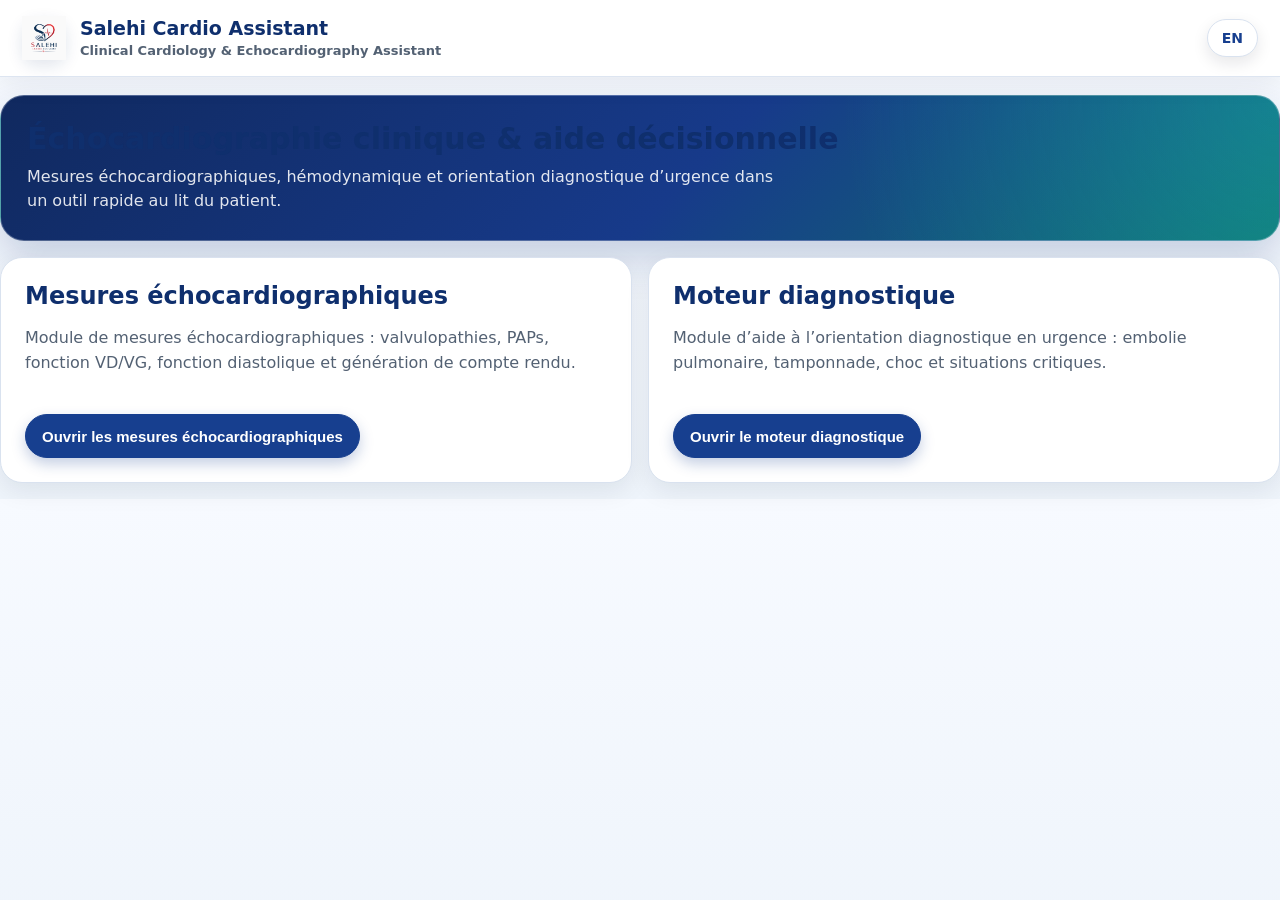
==== index-fr.html @ b8d8eabf "Improve Salehi Cardio UI design system" ====
<!DOCTYPE html>
<html lang="fr">
<head>
  <meta charset="UTF-8" />
  <meta name="viewport" content="width=device-width, initial-scale=1.0" />
  <title>Salehi Cardio Assistant</title>
  <style>
    :root {
      --primary: #173f8f;
      --primary-dark: #0f2f6d;
      --primary-soft: #eaf1ff;
      --text-main: #0f172a;
      --text-muted: #536173;
      --border: #d9e2ef;
      --surface: #ffffff;
      --surface-soft: #f6f8fc;
      --shadow-soft: 0 8px 24px rgba(15, 23, 42, 0.08);
      --radius-lg: 22px;
      --radius-md: 14px;
      --radius-sm: 10px;
      --bg: #f3f6fb;
      --card: var(--surface);
      --text: var(--text-main);
      --muted: var(--text-muted);
      --success: #0f9f6e;
      --warning: #d48a00;
      --danger: #dc3d3d;
      --neutral: #64748b;
    }

    * { box-sizing: border-box; }

    body {
      margin: 0;
      font-family: Arial, Helvetica, sans-serif;
      background: var(--bg);
      color: var(--text);
    }

    .app-header {
      display: flex;
      align-items: center;
      gap: 14px;
      padding: 14px 18px;
      background: rgba(255,255,255,.96);
      border-bottom: 1px solid rgba(217,225,236,.85);
      box-shadow: 0 10px 28px rgba(15,23,42,.06);
      position: sticky;
      top: 0;
      z-index: 20;
      backdrop-filter: blur(14px);
    }

    .app-logo-shell {
      width: 44px;
      height: 44px;
      display: inline-flex;
      align-items: center;
      justify-content: center;
      flex: 0 0 44px;
      background: #ffffff;
      border: 1px solid rgba(217,225,236,.9);
      border-radius: 14px;
      box-shadow: 0 8px 18px rgba(15,41,95,.12);
    }

    .app-logo {
      width: 44px;
      height: 44px;
      object-fit: contain;
    }

    .app-title h1 {
      font-size: 19px;
      color: #10295f;
      margin: 0;
      line-height: 1.1;
    }

    .app-title p {
      margin: 4px 0 0;
      color: #5f6b7a;
      font-size: 13px;
      font-weight: 700;
    }

    .topbar {
      background: linear-gradient(135deg, var(--primary), var(--primary-dark));
      color: white;
      padding: 24px 20px;
      box-shadow: 0 6px 18px rgba(0,0,0,.12);
      position: sticky;
      top: 0;
      z-index: 10;
    }

    .topbar h1 {
      margin: 0 0 6px;
      font-size: 28px;
    }

    .topbar p, .topbar small {
      margin: 0;
      opacity: .95;
    }

    .app {
      max-width: 1400px;
      margin: 20px auto 40px;
      padding: 0 16px;
    }

    .tabs {
      display: grid;
      grid-template-columns: repeat(auto-fit, minmax(140px, 1fr));
      gap: 10px;
      margin-bottom: 16px;
    }

    .tab-btn {
      border: 1px solid var(--border);
      background: white;
      color: var(--text);
      border-radius: 12px;
      padding: 12px 10px;
      font-weight: 700;
      cursor: pointer;
    }

    .tab-btn.active {
      background: var(--primary);
      color: white;
      border-color: var(--primary);
    }

    .panel { display: none; }
    .panel.active { display: block; }

    .card {
      background: var(--card);
      border: 1px solid var(--border);
      border-radius: 16px;
      padding: 20px;
      box-shadow: 0 8px 20px rgba(15,23,42,.05);
      margin-bottom: 16px;
    }

    .home-hero {
      margin: 18px 0 16px;
      padding: 26px;
      border-radius: 24px;
      background:
        radial-gradient(circle at top right, rgba(34,211,238,.24), transparent 34%),
        linear-gradient(135deg, #10295f 0%, #173a8a 54%, #0f766e 100%);
      color: #ffffff;
      box-shadow: 0 20px 48px rgba(16,41,95,.22);
    }

    .home-hero h2 {
      margin: 0 0 8px;
      font-size: 30px;
      line-height: 1.15;
    }

    .home-hero p {
      max-width: 760px;
      margin: 0;
      color: rgba(255,255,255,.88);
      font-size: 16px;
      line-height: 1.55;
    }

    .home-card {
      min-height: 0;
      border-radius: 22px;
      padding: 22px;
      border: 1px solid rgba(217,225,236,.9);
      box-shadow: 0 16px 38px rgba(16,41,95,.1);
      background: linear-gradient(180deg, #ffffff 0%, #f8fbff 100%);
    }

    .home-card h2 {
      color: #10295f;
      margin-bottom: 8px;
    }

    .home-card .sub {
      min-height: 72px;
      margin-bottom: 10px;
    }

    .grid-2 {
      display: grid;
      grid-template-columns: 1fr 1fr;
      gap: 16px;
    }

    .grid-3 {
      display: grid;
      grid-template-columns: repeat(3, 1fr);
      gap: 16px;
    }

    h2, h3 {
      margin-top: 0;
    }

    p.sub {
      color: var(--muted);
      line-height: 1.55;
    }

    label {
      display: block;
      margin: 12px 0 6px;
      font-weight: 700;
    }

    input, select, textarea {
      width: 100%;
      border: 1px solid var(--border);
      border-radius: 10px;
      padding: 11px 12px;
      font-size: 15px;
      background: #fbfdff;
    }

    textarea {
      min-height: 140px;
      resize: vertical;
    }

    .actions {
      display: flex;
      gap: 10px;
      margin-top: 16px;
      flex-wrap: wrap;
    }

    button {
      border: none;
      border-radius: 12px;
      padding: 12px 16px;
      font-size: 15px;
      font-weight: 700;
      cursor: pointer;
    }

    .primary {
      background: var(--primary);
      color: white;
    }

    .secondary,
    .btn.secondary {
      background: #eef3f8;
      color: #10295f;
      border: 1px solid #d9e1ec;
    }

    .secondary:hover,
    .btn.secondary:hover {
      background: #dbeafe;
    }

    .danger-btn {
      background: var(--danger);
      color: white;
    }

    .result-grid {
      display: grid;
      grid-template-columns: repeat(3, 1fr);
      gap: 12px;
    }

    .metric {
      border: 1px solid var(--border);
      border-radius: 12px;
      padding: 14px;
      background: #fbfdff;
    }

    .metric .label {
      font-size: 13px;
      color: var(--muted);
      margin-bottom: 6px;
    }

    .metric .value {
      font-size: 24px;
      font-weight: 800;
    }

    .metric .unit {
      font-size: 12px;
      color: var(--muted);
      margin-top: 4px;
    }

    .status-box {
      border-radius: 14px;
      padding: 16px;
      font-weight: 700;
      line-height: 1.5;
      border-left: 6px solid var(--neutral);
      background: #f8fafc;
    }

    .status-box.success {
      border-left-color: var(--success);
      background: rgba(15,159,110,.08);
      color: #0b6d4b;
    }

    .status-box.warning {
      border-left-color: var(--warning);
      background: rgba(212,138,0,.08);
      color: #8a5d00;
    }

    .status-box.danger {
      border-left-color: var(--danger);
      background: rgba(220,61,61,.08);
      color: #9f2121;
    }

    .status-box.neutral {
      border-left-color: var(--neutral);
      color: #475569;
    }

    .alerts {
      display: flex;
      flex-direction: column;
      gap: 10px;
      margin-top: 12px;
    }

    .alert-item {
      border-radius: 10px;
      padding: 12px 14px;
      font-size: 14px;
      line-height: 1.5;
    }

    .alert-item.warning {
      background: rgba(212,138,0,.1);
      color: #7a5300;
      border: 1px solid rgba(212,138,0,.2);
    }

    .alert-item.danger {
      background: rgba(220,61,61,.1);
      color: #8d2424;
      border: 1px solid rgba(220,61,61,.2);
    }

    .alert-item.success {
      background: rgba(15,159,110,.1);
      color: #0b6d4b;
      border: 1px solid rgba(15,159,110,.2);
    }

    .summary-box {
      border: 1px solid var(--border);
      background: #fbfdff;
      border-radius: 12px;
      padding: 16px;
      line-height: 1.6;
      white-space: pre-line;
    }

    @media (max-width: 1100px) {
      .tabs, .grid-3, .result-grid {
        grid-template-columns: repeat(2,1fr);
      }
    }

    @media (max-width: 800px) {
      .tabs, .grid-2, .grid-3, .result-grid {
        grid-template-columns: 1fr;
      }
    }
    .back-btn {
  display: inline-flex;
  align-items: center;
  gap: 8px;
  margin: 24px 0 10px 0;
  padding: 14px 22px;
  border: none;
  border-radius: 18px;
  background: #173d8f;
  color: white;
  font-size: 18px;
  font-weight: 700;
  cursor: pointer;
  box-shadow: 0 8px 20px rgba(23, 61, 143, 0.22);
}

.back-btn:hover {
  background: #0f2d6b;
}
 .panel {
  display: none;
}
.panel.active {
  display: block;
}  
    .lang-switch {
  position: static;
  margin-left: auto;
  z-index: 9999;
  background: white;
  color: var(--primary);
  text-decoration: none;
  font-weight: 800;
  font-size: 14px;
  border-radius: 999px;
  padding: 8px 14px;
  border: 1px solid rgba(255,255,255,.8);
  box-shadow: 0 4px 12px rgba(0,0,0,.18);
}

.lang-switch:hover {
  background: #e7edf7;
}

@media (max-width: 600px) {
  .app-header {
    align-items: flex-start;
    gap: 10px;
    padding: 12px;
  }

  .app-title h1 {
    font-size: 17px;
  }

  .app-title p {
    font-size: 12px;
  }

  .home-hero {
    padding: 22px 18px;
    border-radius: 20px;
  }

  .home-hero h2 {
    font-size: 24px;
  }

  .lang-switch {
    margin-left: auto;
    padding: 7px 12px;
    font-size: 13px;
  }
}   

  .info-btn {
    margin-left: 6px;
    width: 20px;
    height: 20px;
    border-radius: 50%;
    border: none;
    background: #2c5aa0;
    color: white;
    font-size: 12px;
    font-weight: 700;
    cursor: pointer;
    padding: 0;
    line-height: 20px;
  }

  .info-btn:hover {
    background: #173a8a;
  }

  .info-modal-backdrop {
    position: fixed;
    inset: 0;
    display: none;
    align-items: center;
    justify-content: center;
    padding: 18px;
    background: rgba(15, 23, 42, 0.45);
    z-index: 1000;
  }

  .info-modal-backdrop.active {
    display: flex;
  }

  .info-modal {
    width: min(640px, 100%);
    max-height: min(82vh, 760px);
    overflow: auto;
    background: #fff;
    border-radius: 18px;
    box-shadow: 0 24px 70px rgba(15, 23, 42, 0.28);
    padding: 22px;
  }

  .info-modal-header {
    display: flex;
    align-items: flex-start;
    justify-content: space-between;
    gap: 16px;
    margin-bottom: 12px;
  }

  .info-modal-header h3 {
    margin: 0;
    color: #18345f;
    font-size: 20px;
  }

  .info-modal-close {
    width: 34px;
    height: 34px;
    border: 1px solid #d8e0ec;
    border-radius: 50%;
    background: #f7f9fc;
    color: #24364f;
    cursor: pointer;
    font-size: 20px;
    line-height: 1;
  }

  .info-modal-body {
    color: #24364f;
    font-size: 14px;
    line-height: 1.55;
    white-space: pre-line;
  }

    body {
      background: linear-gradient(180deg, #f7faff 0%, #eef4fb 100%);
      color: var(--text-main);
      font-family: system-ui, -apple-system, BlinkMacSystemFont, "Segoe UI", sans-serif;
      text-rendering: optimizeLegibility;
    }

    .app-header {
      padding: 16px 22px;
      background: rgba(255, 255, 255, 0.92);
      border-bottom: 1px solid rgba(217, 226, 239, 0.88);
      box-shadow: 0 8px 24px rgba(15, 23, 42, 0.06);
    }

    .app-logo-shell {
      border-color: var(--border);
      border-radius: var(--radius-md);
      box-shadow: 0 6px 16px rgba(15, 47, 109, 0.12);
    }

    .app-title h1,
    .home-card h2,
    h2,
    h3 {
      color: var(--primary-dark);
      letter-spacing: 0;
    }

    .app-title p,
    p.sub {
      color: var(--text-muted);
    }

    .app {
      max-width: 1280px;
      margin: 24px auto 48px;
      padding: 0 18px;
    }

    .card,
    .module-card,
    .panel-card,
    .home-card {
      background: var(--surface);
      border: 1px solid var(--border);
      border-radius: var(--radius-lg);
      box-shadow: var(--shadow-soft);
      padding: 24px;
      transition: transform 0.2s ease, box-shadow 0.2s ease, border-color 0.2s ease;
    }

    .card:hover,
    .module-card:hover,
    .home-card:hover {
      transform: translateY(-2px);
      box-shadow: 0 12px 28px rgba(15, 23, 42, 0.12);
      border-color: #cbd8ea;
    }

    .home-hero {
      border: 1px solid rgba(217, 226, 239, 0.32);
      box-shadow: 0 18px 42px rgba(15, 47, 109, 0.2);
    }

    label {
      color: var(--text-main);
      line-height: 1.35;
    }

    input,
    select,
    textarea {
      border: 1px solid var(--border);
      border-radius: var(--radius-md);
      padding: 14px 16px;
      min-height: 48px;
      font-size: 1rem;
      background: #fff;
      color: var(--text-main);
      transition: border-color 0.2s ease, box-shadow 0.2s ease, background 0.2s ease;
    }

    input:focus,
    select:focus,
    textarea:focus {
      outline: none;
      border-color: var(--primary);
      box-shadow: 0 0 0 4px rgba(23, 63, 143, 0.12);
    }

    button,
    .btn,
    .tab-btn,
    .module-btn,
    .back-btn {
      min-height: 44px;
      border-radius: 999px;
      font-weight: 700;
      transition: transform 0.2s ease, background 0.2s ease, box-shadow 0.2s ease, border-color 0.2s ease;
    }

    .primary,
    button.primary,
    .tab-btn.active,
    .module-btn.primary,
    .back-btn {
      background: var(--primary);
      color: #fff;
      border: 1px solid var(--primary);
      box-shadow: 0 6px 14px rgba(23, 63, 143, 0.25);
    }

    .primary:hover,
    button.primary:hover,
    .tab-btn.active:hover,
    .module-btn.primary:hover,
    .back-btn:hover {
      background: var(--primary-dark);
      border-color: var(--primary-dark);
      transform: translateY(-1px);
    }

    .secondary,
    button.secondary,
    .btn.secondary,
    .tab-btn:not(.active) {
      background: #fff;
      color: var(--primary);
      border: 1px solid var(--border);
      box-shadow: none;
    }

    .secondary:hover,
    button.secondary:hover,
    .btn.secondary:hover,
    .tab-btn:not(.active):hover {
      background: var(--primary-soft);
      border-color: #cfe0ff;
      transform: translateY(-1px);
    }

    .danger-btn {
      border-radius: 999px;
      box-shadow: 0 6px 14px rgba(220, 61, 61, 0.18);
    }

    .lang-switch {
      background: var(--surface);
      color: var(--primary);
      border: 1px solid var(--border);
      box-shadow: 0 6px 16px rgba(15, 23, 42, 0.1);
      min-height: 38px;
      display: inline-flex;
      align-items: center;
      justify-content: center;
    }

    .lang-switch:hover {
      background: var(--primary-soft);
      transform: translateY(-1px);
    }

    .metric,
    .summary-box,
    .conclusion,
    .result,
    .results,
    .interpretation {
      background: var(--primary-soft);
      border: 1px solid #cfe0ff;
      border-radius: var(--radius-md);
      color: var(--text-main);
    }

    .summary-box,
    .conclusion,
    .result,
    .results,
    .interpretation {
      padding: 18px;
      line-height: 1.65;
    }

    .status-box {
      border-radius: var(--radius-md);
      box-shadow: 0 4px 14px rgba(15, 23, 42, 0.04);
    }

    .info-btn {
      display: inline-flex;
      align-items: center;
      justify-content: center;
      width: 26px;
      height: 26px;
      margin-left: 8px;
      border: none;
      border-radius: 50%;
      background: var(--primary);
      color: #fff;
      font-size: 15px;
      font-weight: 800;
      cursor: pointer;
      box-shadow: 0 4px 10px rgba(23, 63, 143, 0.25);
      vertical-align: middle;
      line-height: 1;
      padding: 0;
      flex: 0 0 26px;
    }

    .info-btn:hover {
      background: var(--primary-dark);
      transform: scale(1.05);
    }

    .info-btn:active {
      transform: scale(0.95);
    }

    .info-modal-backdrop,
    .info-modal-backdrop.active {
      position: fixed;
      inset: 0;
      z-index: 9999;
      background: rgba(15, 23, 42, 0.45);
      backdrop-filter: blur(4px);
      align-items: center;
      justify-content: center;
      padding: 20px;
    }

    .info-modal-backdrop {
      display: none;
    }

    .info-modal-backdrop.active {
      display: flex;
    }

    .info-modal,
    .modal-content,
    .info-modal-content {
      position: relative;
      width: min(92vw, 560px);
      max-height: 82vh;
      overflow-y: auto;
      background: #ffffff;
      border-radius: 24px;
      padding: 28px 26px;
      box-shadow: 0 20px 50px rgba(15, 23, 42, 0.25);
      border: 1px solid rgba(217, 226, 239, 0.9);
    }

    .info-modal-header {
      display: block;
      margin-bottom: 16px;
      padding-right: 48px;
    }

    .info-modal-header h3,
    .modal-content h3,
    .info-modal-content h3 {
      margin: 0;
      font-size: 1.35rem;
      color: var(--primary-dark);
      line-height: 1.25;
    }

    .info-modal-body,
    .modal-content p,
    .modal-content pre,
    .info-modal-content p,
    .info-modal-content pre {
      color: var(--text-main);
      font-size: 1rem;
      line-height: 1.65;
      white-space: pre-wrap;
      margin: 0;
      font-family: inherit;
    }

    .modal-close,
    .info-modal-close {
      position: absolute;
      top: 16px;
      right: 16px;
      width: 38px;
      height: 38px;
      display: inline-flex;
      align-items: center;
      justify-content: center;
      border: none;
      border-radius: 50%;
      background: var(--primary);
      color: #ffffff;
      font-size: 24px;
      font-weight: 700;
      line-height: 1;
      cursor: pointer;
      padding: 0;
      box-shadow: 0 6px 14px rgba(23, 63, 143, 0.28);
      transition: transform 0.2s ease, background 0.2s ease, box-shadow 0.2s ease;
    }

    .modal-close:hover,
    .info-modal-close:hover {
      background: var(--primary-dark);
      transform: scale(1.06);
    }

    .modal-close:active,
    .info-modal-close:active {
      transform: scale(0.94);
    }

    .modal-close:focus-visible,
    .info-modal-close:focus-visible {
      outline: 3px solid rgba(23, 63, 143, 0.25);
      outline-offset: 3px;
    }

    @media (max-width: 640px) {
      .app {
        margin: 16px auto 32px;
        padding: 0 12px;
      }

      .app-header {
        align-items: center;
        padding: 12px;
      }

      .card,
      .module-card,
      .panel-card,
      .home-card {
        padding: 20px;
        border-radius: 20px;
      }

      .actions {
        gap: 10px;
      }

      .actions button,
      .actions .btn,
      .module-btn,
      .back-btn {
        width: 100%;
        justify-content: center;
      }

      .info-modal,
      .modal-content,
      .info-modal-content {
        width: 94vw;
        max-height: 84vh;
        padding: 24px 20px;
        border-radius: 22px;
      }

      .info-modal-header {
        padding-right: 44px;
      }

      .modal-close,
      .info-modal-close {
        top: 12px;
        right: 12px;
        width: 36px;
        height: 36px;
        font-size: 22px;
      }
    }
  </style>
</head>
<body>
  <div class="app-header">
    <span class="app-logo-shell">
      <img src="assets/salehi-logo.png" alt="Salehi Logo" class="app-logo">
    </span>
    <div class="app-title">
      <h1>Salehi Cardio Assistant</h1>
      <p>Clinical Cardiology &amp; Echocardiography Assistant</p>
    </div>
    <a class="lang-switch" href="index.html">EN</a>
  </div>

<button id="backBtn" class="back-btn" style="display:none;">← Retour</button>
     <section id="dashboard" class="panel active">
  <div class="home-hero">
    <h2>Échocardiographie clinique &amp; aide décisionnelle</h2>
    <p>Mesures échocardiographiques, hémodynamique et orientation diagnostique d’urgence dans un outil rapide au lit du patient.</p>
  </div>
  <div class="grid-2">
    <div class="card home-card">
      <h2>Mesures échocardiographiques</h2>
      <p class="sub">
        Module de mesures échocardiographiques : valvulopathies, PAPs, fonction VD/VG,
        fonction diastolique et génération de compte rendu.
      </p>
      <div class="actions">
        <button class="primary module-btn" data-tab="echo-menu">Ouvrir les mesures échocardiographiques</button>
      </div>
    </div>

    <div class="card home-card">
      <h2>Moteur diagnostique</h2>
      <p class="sub">
        Module d’aide à l’orientation diagnostique en urgence : embolie pulmonaire,
        tamponnade, choc et situations critiques.
      </p>
      <div class="actions">
        <button class="primary module-btn" data-tab="diagnostic">Ouvrir le moteur diagnostique</button>
      </div>
    </div>
  </div>
    </section>
<section id="echo-menu" class="panel">
  <div class="card">
    <h2>Mesures échocardiographiques</h2>
    <p class="sub">
      Choisissez le module d’échocardiographie que vous souhaitez utiliser.
    </p>
  </div>

  <div class="grid-3">
    <div class="card">
      <h3>Rétrécissement aortique</h3>
      <p class="sub">AVA, gradient moyen, Vmax, DVI, AVA indexée.</p>
      <button class="primary module-btn" data-tab="as">Ouvrir</button>
    </div>

    <div class="card">
      <h3>Insuffisance mitrale</h3>
      <p class="sub">SOR/EROA, volume régurgitant, vena contracta, flux veineux pulmonaire.</p>
      <button class="primary module-btn" data-tab="mr">Ouvrir</button>
    </div>

    <div class="card">
      <h3>Rétrécissement mitral</h3>
      <p class="sub">Surface mitrale par PHT, gradient moyen, PAPs, rythme et logique de sévérité.</p>
      <button class="primary module-btn" data-tab="ms">Ouvrir</button>
    </div>

    <div class="card">
      <h3>Insuffisance aortique</h3>
      <p class="sub">Vena contracta, PHT, flux holodiastolique rétrograde, retentissement VG.</p>
      <button class="primary module-btn" data-tab="ar">Ouvrir</button>
    </div>

    <div class="card">
      <h3>IT / PAPs</h3>
      <p class="sub">Vmax IT, POD estimée, PAPs et aide à l’évaluation de la sévérité de l’IT.</p>
      <button class="primary module-btn" data-tab="tr">Ouvrir</button>
    </div>

    <div class="card">
      <h3>Systolique / Diastolique</h3>
      <p class="sub">FEVG, TAPSE, S’, E/e’, e’, vitesse IT et profil diastolique.</p>
      <button class="primary module-btn" data-tab="function">Ouvrir</button>
    </div>
  </div>
</section>
   <section id="diagnostic" class="panel">
  <div class="card">
    <h2>Moteur diagnostique</h2>
    <p class="sub">
      Module d’aide à l’orientation diagnostique en urgence : embolie pulmonaire,
      tamponnade, choc et situations critiques.
    </p>
  </div>

  <div class="grid-3">
    <div class="card">
      <h3>Embolie pulmonaire – Retentissement droit à l’écho</h3>
      <p class="sub">
        Évaluation rapide du retentissement droit en cas de suspicion d’embolie pulmonaire aiguë.
      </p>
      <button class="primary module-btn" data-tab="pe">Ouvrir</button>
    </div>

    <div class="card">
      <h3>Tamponnade cardiaque</h3>
      <p class="sub">
        Épanchement péricardique, collapsus OD/VD, VCI pléthorique,
        variations respiratoires Doppler et profil de choc obstructif.
      </p>
      <button class="primary module-btn" data-tab="tamponade">Ouvrir</button>
    </div>

    <div class="card">
      <h3>Choc</h3>
      <p class="sub">
        Orientation échographique rapide : choc cardiogénique, obstructif,
        hypovolémique ou distributif.
      </p>
      <button class="primary module-btn" data-tab="shock">Ouvrir</button>
    </div>
    <div class="card">
  <h3>Œdème pulmonaire</h3>
  <p class="sub">
    Orientation clinique et échographique entre œdème pulmonaire cardiogénique
    et origine pulmonaire / non cardiogénique.
  </p>
  <button class="primary module-btn" data-tab="oedeme-pulmonaire">Ouvrir</button>
</div>
  </div>
</section>
   <section id="as" class="panel">
  <div class="card">
    <h2>Rétrécissement aortique</h2>
    <p class="sub">Quantification intégrée : AVA, gradient moyen, Vmax, DVI, AVA indexée et contexte hémodynamique.</p>
  </div>

  <div class="grid-2">
    <div class="card">
      <h3>Mesures valvulaires</h3>
      <label>Diamètre LVOT (cm) <button type="button" class="info-btn" onclick="showInfo('lvot_diameter')">?</button></label><input id="as_lvot" type="number" step="0.01">
      <label>VTI LVOT (cm) <button type="button" class="info-btn" onclick="showInfo('lvot_vti')">?</button></label><input id="as_lvotvti" type="number" step="0.1">
      <label>VTI valve aortique (cm) <button type="button" class="info-btn" onclick="showInfo('av_vti')">?</button></label><input id="as_avvti" type="number" step="0.1">
      <label>Vmax valve aortique (m/s) <button type="button" class="info-btn" onclick="showInfo('av_vmax')">?</button></label><input id="as_vmax" type="number" step="0.1">
      <label>Gradient moyen (mmHg) <button type="button" class="info-btn" onclick="showInfo('av_mean_gradient')">?</button></label><input id="as_mg" type="number" step="1">
    </div>

    <div class="card">
      <h3>Contexte hémodynamique</h3>
      <label>Surface corporelle / BSA (m²) <button type="button" class="info-btn" onclick="showInfo('height_bsa')">?</button></label><input id="as_bsa" type="number" step="0.01">
      <label>FEVG (%) <button type="button" class="info-btn" onclick="showInfo('lvef')">?</button></label><input id="as_ef" type="number" step="1">
      <label>E/e′ moyen (optionnel) <button type="button" class="info-btn" onclick="showInfo('e_over_e')">?</button></label><input id="as_eovere" type="number" step="0.1">
      <label>LAVI mL/m² (optionnel) <button type="button" class="info-btn" onclick="showInfo('lavi')">?</button></label><input id="as_lavi" type="number" step="1">
      <label>GLS (%) (optionnel)</label><input id="as_gls" type="number" step="0.1">
      <label>e′ septal (cm/s) (optionnel) <button type="button" class="info-btn" onclick="showInfo('eprime')">?</button></label><input id="as_eprime" type="number" step="0.1">
      <label>Vitesse IT (m/s) (optionnel) <button type="button" class="info-btn" onclick="showInfo('tr_velocity')">?</button></label><input id="as_trv" type="number" step="0.1">
      <div class="actions">
        <button class="primary" onclick="calculateAS()">Calculer le RAo</button>
        <button type="button" class="btn secondary" onclick="resetPanel('as')">Réinitialiser</button>
      </div>
    </div>
  </div>

  <div class="grid-2">
    <div class="card">
      <h3>Résultats clés</h3>
      <div id="as_results" class="result-grid"></div>
    </div>
    <div class="card">
      <h3>Interprétation intégrée</h3>
      <div id="as_status" class="status-box neutral">En attente des données...</div>
      <div id="as_alerts" class="alerts"></div>
    </div>
  </div>

  <div class="card">
    <h3>Conclusion automatisée</h3>
    <div id="as_conclusion" class="summary-box">Remplissez les champs puis lancez le calcul.</div>
  </div>
</section>
   <section id="oedeme-pulmonaire" class="panel">
  <div class="card">
    <h2>Œdème pulmonaire — origine cardiaque ou pulmonaire</h2>
    <p class="sub">
      Aide clinique et échocardiographique pour distinguer un œdème pulmonaire cardiogénique
      d’une origine pulmonaire ou non cardiogénique.
    </p>
  </div>

  <div class="grid-2">
    <div class="card">
      <h3>Données cliniques</h3>

      <label>Pression artérielle / hypertension <button type="button" class="info-btn" onclick="showInfo('edema_bp')">?</button></label>
      <select id="peo_bp">
        <option value="">Sélectionner</option>
        <option value="cardiac">HTA sévère ou poussée hypertensive</option>
        <option value="neutral">Pression artérielle normale</option>
        <option value="pulmonary">Hypotension / choc / contexte septique</option>
      </select>

      <label>Antécédents de cardiopathie <button type="button" class="info-btn" onclick="showInfo('edema_cardiogenic')">?</button></label>
      <select id="peo_history">
        <option value="">Sélectionner</option>
        <option value="cardiac">Insuffisance cardiaque / cardiopathie ischémique / valvulopathie / FA</option>
        <option value="pulmonary">Pas de cardiopathie connue</option>
        <option value="neutral">Inconnu</option>
      </select>

      <label>Fièvre / infection / contexte BPCO-asthme <button type="button" class="info-btn" onclick="showInfo('edema_noncardiogenic')">?</button></label>
      <select id="peo_infection">
        <option value="">Sélectionner</option>
        <option value="pulmonary">Présent</option>
        <option value="neutral">Absent ou incertain</option>
      </select>

      <label>Orthopnée / dyspnée paroxystique nocturne <button type="button" class="info-btn" onclick="showInfo('edema_orthopnea')">?</button></label>
      <select id="peo_orthopnea">
        <option value="">Sélectionner</option>
        <option value="cardiac">Présente</option>
        <option value="pulmonary">Absente</option>
        <option value="neutral">Incertaine</option>
      </select>

      <label>Œdèmes périphériques / turgescence jugulaire <button type="button" class="info-btn" onclick="showInfo('edema_ivc_congestion')">?</button></label>
      <select id="peo_congestion">
        <option value="">Sélectionner</option>
        <option value="cardiac">Présents</option>
        <option value="pulmonary">Absents</option>
        <option value="neutral">Incertain</option>
      </select>
    </div>

    <div class="card">
      <h3>Données échocardiographiques</h3>

      <label>FEVG <button type="button" class="info-btn" onclick="showInfo('edema_lv_function')">?</button></label>
      <select id="peo_lvef">
        <option value="">Sélectionner</option>
        <option value="cardiac">FEVG réduite</option>
        <option value="neutral">FEVG conservée</option>
        <option value="neutral">Non évaluée</option>
      </select>

      <label>Pressions de remplissage du VG <button type="button" class="info-btn" onclick="showInfo('edema_e_eprime')">?</button></label>
      <select id="peo_filling">
        <option value="">Sélectionner</option>
        <option value="cardiac">Élevées : E/e’ augmenté / profil restrictif</option>
        <option value="pulmonary">Normales ou basses</option>
        <option value="neutral">Indéterminées</option>
      </select>

      <label>Oreillette gauche <button type="button" class="info-btn" onclick="showInfo('edema_la')">?</button></label>
      <select id="peo_la">
        <option value="">Sélectionner</option>
        <option value="cardiac">Oreillette gauche dilatée</option>
        <option value="pulmonary">Oreillette gauche normale</option>
        <option value="neutral">Non évaluée</option>
      </select>

      <label>Valvulopathie significative <button type="button" class="info-btn" onclick="showInfo('edema_mr')">?</button></label>
      <select id="peo_valve">
        <option value="">Sélectionner</option>
        <option value="cardiac">IM / RM / RAo / IAo sévère</option>
        <option value="pulmonary">Pas de valvulopathie significative</option>
        <option value="neutral">Indéterminée</option>
      </select>

      <label>Ventricule droit / profil d’HTP <button type="button" class="info-btn" onclick="showInfo('edema_rv_pattern')">?</button></label>
      <select id="peo_rv">
        <option value="">Sélectionner</option>
        <option value="pulmonary">Dilatation VD / D-shape / strain VD aigu</option>
        <option value="cardiac">Profil post-capillaire avec cardiopathie gauche</option>
        <option value="neutral">Normal ou incertain</option>
      </select>
    </div>
  </div>

  <div class="card">
    <h3>Échographie pulmonaire / signes au lit du malade</h3>

    <label>Distribution des lignes B <button type="button" class="info-btn" onclick="showInfo('edema_blines')">?</button></label>
    <select id="peo_blines">
      <option value="">Sélectionner</option>
      <option value="cardiac">Lignes B diffuses, bilatérales et symétriques</option>
      <option value="pulmonary">Lignes B focales/asymétriques ou zones épargnées</option>
      <option value="neutral">Non évaluée</option>
    </select>

    <label>Ligne pleurale <button type="button" class="info-btn" onclick="showInfo('edema_pleura')">?</button></label>
    <select id="peo_pleura">
      <option value="">Sélectionner</option>
      <option value="cardiac">Ligne pleurale régulière</option>
      <option value="pulmonary">Ligne pleurale irrégulière / épaissie</option>
      <option value="neutral">Non évaluée</option>
    </select>

    <label>Condensation / bronchogramme aérien <button type="button" class="info-btn" onclick="showInfo('edema_consolidation')">?</button></label>
    <select id="peo_consolidation">
      <option value="">Sélectionner</option>
      <option value="pulmonary">Présent</option>
      <option value="cardiac">Absent</option>
      <option value="neutral">Non évalué</option>
    </select>

    <div class="actions">
      <button class="primary" onclick="calculerOedemePulmonaire()">Calculer</button>
      <button class="secondary" onclick="reinitialiserOedemePulmonaire()">Réinitialiser</button>
    </div>
  </div>

  <div class="card">
    <h3>Résultats</h3>
    <div id="peo_results" class="result-grid"></div>
    <div id="peo_status" class="status-box neutral">En attente des données...</div>
    <div id="peo_alerts" class="alerts"></div>
    <div id="peo_conclusion" class="summary-box" style="margin-top:12px;">
      Remplissez les champs puis calculez.
    </div>
  </div>
</section>
    <section id="mr" class="panel">
      <div class="card">
        <h2>Insuffisance mitrale</h2>
        <p class="sub">Quantification basée sur la PISA avec support multiparamétrique.</p>
      </div>

      <div class="grid-2">
        <div class="card">
          <label>Rayon PISA (cm) <button type="button" class="info-btn" onclick="showInfo('pisa')">?</button></label><input id="mr_r" type="number" step="0.01">
          <label>Vitesse d’aliasing Va (cm/s) <button type="button" class="info-btn" onclick="showInfo('va')">?</button></label><input id="mr_va" type="number" step="1">
          <label>Vitesse maximale de l’IM (cm/s) <button type="button" class="info-btn" onclick="showInfo('mr_velocity')">?</button></label><input id="mr_vmax" type="number" step="1">
          <label>ITV de l’IM (cm) <button type="button" class="info-btn" onclick="showInfo('mr_vti')">?</button></label><input id="mr_vti" type="number" step="1">
          <label>Vena contracta (mm) (optionnel) <button type="button" class="info-btn" onclick="showInfo('vena_contracta_mr')">?</button></label><input id="mr_vc" type="number" step="0.1">
          <label>Mécanisme</label>
          <select id="mr_mech">
            <option value="primary">Primaire</option>
            <option value="secondary">Secondaire</option>
          </select>
          <div class="actions">
            <button class="primary" onclick="calculateMR()">Calculer l’IM</button>
            <button type="button" class="btn secondary" onclick="resetPanel('mr')">Réinitialiser</button>
          </div>
        </div>

        <div class="card">
          <h3>Résultats</h3>
          <div id="mr_results" class="result-grid"></div>
          <div id="mr_status" class="status-box neutral">En attente des données...</div>
          <div id="mr_alerts" class="alerts"></div>
          <div id="mr_conclusion" class="summary-box" style="margin-top:12px;">Remplissez les champs puis lancez le calcul.</div>
        </div>
      </div>
    </section>

    <section id="ms" class="panel">
      <div class="card">
        <h2>Rétrécissement mitral</h2>
        <p class="sub">Surface par PHT, gradient et gradation pratique.</p>
      </div>

      <div class="grid-2">
        <div class="card">
          <label>PHT (ms) <button type="button" class="info-btn" onclick="showInfo('mitral_pht')">?</button></label><input id="ms_pht" type="number" step="1">
          <label>Gradient moyen (mmHg) <button type="button" class="info-btn" onclick="showInfo('mitral_mean_gradient')">?</button></label><input id="ms_grad" type="number" step="1">
          <label>Fréquence cardiaque (bpm) <button type="button" class="info-btn" onclick="showInfo('heart_rate_gradient')">?</button></label><input id="ms_hr" type="number" step="1">
          <label>Rythme <button type="button" class="info-btn" onclick="showInfo('rhythm_gradient')">?</button></label>
          <select id="ms_rhythm">
            <option value="sinus">Sinusal</option>
            <option value="af">FA</option>
          </select>
          <div class="actions">
            <button class="primary" onclick="calculateMS()">Calculer le RM</button>
            <button type="button" class="btn secondary" onclick="resetPanel('ms')">Réinitialiser</button>
          </div>
        </div>

        <div class="card">
          <h3>Résultats</h3>
          <div id="ms_results" class="result-grid"></div>
          <div id="ms_status" class="status-box neutral">En attente des données...</div>
          <div id="ms_alerts" class="alerts"></div>
          <div id="ms_conclusion" class="summary-box" style="margin-top:12px;">Remplissez les champs puis lancez le calcul.</div>
        </div>
      </div>
    </section>
        <section id="ar" class="panel">
      <div class="card">
        <h2>Insuffisance aortique</h2>
        <p class="sub">Aide simplifiée multiparamétrique pour l’IA.</p>
      </div>

      <div class="grid-2">
        <div class="card">
          <label>Pressure half-time / PHT (ms) <button type="button" class="info-btn" onclick="showInfo('ar_pht')">?</button></label><input id="ar_pht" type="number" step="1">
          <label>Vena contracta (mm) <button type="button" class="info-btn" onclick="showInfo('vena_contracta_ar')">?</button></label><input id="ar_vc" type="number" step="0.1">
          <label>Flux holodiastolique rétrograde dans l’aorte descendante <button type="button" class="info-btn" onclick="showInfo('holodiastolic_flow_reversal')">?</button></label>
          <select id="ar_flowrev">
            <option value="no">Non</option>
            <option value="yes">Oui</option>
          </select>
          <div class="actions">
            <button class="primary" onclick="calculateAR()">Calculer l’IA</button>
            <button type="button" class="btn secondary" onclick="resetPanel('ar')">Réinitialiser</button>
          </div>
        </div>

        <div class="card">
          <h3>Résultats</h3>
          <div id="ar_results" class="result-grid"></div>
          <div id="ar_status" class="status-box neutral">En attente des données...</div>
          <div id="ar_alerts" class="alerts"></div>
          <div id="ar_conclusion" class="summary-box" style="margin-top:12px;">Remplissez les champs puis lancez le calcul.</div>
        </div>
      </div>
    </section>

    <section id="tr" class="panel">
      <div class="card">
        <h2>IT / PAPs</h2>
        <p class="sub">Vitesse IT, estimation de la POD, PAPs et aide simple à l’évaluation de la sévérité de l’IT.</p>
      </div>

      <div class="grid-2">
        <div class="card">
          <label>Vitesse IT (m/s) <button type="button" class="info-btn" onclick="showInfo('tr_velocity')">?</button></label><input id="tr_vmax" type="number" step="0.1">
          <label>Diamètre de la VCI (mm) <button type="button" class="info-btn" onclick="showInfo('ivc_diameter')">?</button></label>
<input id="tr_ivc" type="number" step="1" placeholder="ex. 18">

<label>Collapsibilité de la VCI (%) <button type="button" class="info-btn" onclick="showInfo('ivc_collapsibility')">?</button></label>
<input id="tr_ivc_collapse" type="number" step="1" placeholder="ex. 50">
          <label>Vena contracta de l’IT (mm) (optionnel) <button type="button" class="info-btn" onclick="showInfo('vena_contracta_tr')">?</button></label><input id="tr_vc" type="number" step="0.1">
          <div class="actions">
            <button class="primary" onclick="calculateTR()">Calculer IT/PAPs</button>
            <button type="button" class="btn secondary" onclick="resetPanel('tr')">Réinitialiser</button>
          </div>
        </div>

        <div class="card">
          <h3>Résultats</h3>
          <div id="tr_results" class="result-grid"></div>
          <div id="tr_status" class="status-box neutral">En attente des données...</div>
          <div id="tr_alerts" class="alerts"></div>
          <div id="tr_conclusion" class="summary-box" style="margin-top:12px;">Remplissez les champs puis lancez le calcul.</div>
        </div>
      </div>
    </section>

   <section id="function" class="panel">
  <div class="card">
    <h2>Fonction systolique / diastolique</h2>
    <p class="sub">Évaluation simplifiée sans GLS, adaptée aux échographes classiques, avec calcul de la surface corporelle et du volume OG indexé.</p>
  </div>

  <div class="grid-2">
    <div class="card">
      <h3>Données corporelles</h3>

      <label>Taille (cm) <button type="button" class="info-btn" onclick="showInfo('height_bsa')">?</button></label>
      <input id="fn_height" type="number" step="1" placeholder="ex. 170">

      <label>Poids (kg) <button type="button" class="info-btn" onclick="showInfo('weight_bsa')">?</button></label>
      <input id="fn_weight" type="number" step="0.1" placeholder="ex. 70">

      <h3 style="margin-top:16px;">Oreillette gauche</h3>

      <label>Longueur OG (cm) <button type="button" class="info-btn" onclick="showInfo('la_length')">?</button></label>
      <input id="fn_la_length" type="number" step="0.1" placeholder="ex. 5.2">

      <label>Largeur OG (cm) <button type="button" class="info-btn" onclick="showInfo('la_width')">?</button></label>
      <input id="fn_la_width" type="number" step="0.1" placeholder="ex. 4.0">

      <label>Profondeur OG (cm) <button type="button" class="info-btn" onclick="showInfo('la_depth')">?</button></label>
      <input id="fn_la_depth" type="number" step="0.1" placeholder="ex. 4.5">
    </div>

    <div class="card">
      <h3>Fonction systolique VG</h3>

      <label>FEVG (%) <button type="button" class="info-btn" onclick="showInfo('lvef')">?</button></label>
      <input id="fn_ef" type="number" step="1" placeholder="ex. 60">

      <label>Fraction de raccourcissement (%) <button type="button" class="info-btn" onclick="showInfo('fractional_shortening')">?</button></label>
      <input id="fn_fs" type="number" step="1" placeholder="ex. 32">

      <label>MAPSE (mm) <button type="button" class="info-btn" onclick="showInfo('mapse')">?</button></label>
      <input id="fn_mapse" type="number" step="0.1" placeholder="ex. 12">

      <label>Onde S′ mitrale latérale (cm/s) <button type="button" class="info-btn" onclick="showInfo('mitral_sprime')">?</button></label>
      <input id="fn_sprime_mitral" type="number" step="0.1" placeholder="ex. 8">
    </div>
  </div>

  <div class="grid-2">
    <div class="card">
      <h3>Fonction diastolique / pressions de remplissage</h3>

      <label>Rapport E/A <button type="button" class="info-btn" onclick="showInfo('ea_ratio')">?</button></label>
      <input id="fn_ea" type="number" step="0.1" placeholder="ex. 1.1">

      <label>E/e′ <button type="button" class="info-btn" onclick="showInfo('e_over_e')">?</button></label>
      <input id="fn_eovere" type="number" step="0.1" placeholder="ex. 9">

      <label>e′ septal (cm/s) <button type="button" class="info-btn" onclick="showInfo('septal_eprime')">?</button></label>
      <input id="fn_eprime_septal" type="number" step="0.1" placeholder="ex. 7">

      <label>e′ latéral (cm/s) <button type="button" class="info-btn" onclick="showInfo('lateral_eprime')">?</button></label>
      <input id="fn_eprime_lateral" type="number" step="0.1" placeholder="ex. 10">

      <label>Vitesse IT / TR velocity (m/s) <button type="button" class="info-btn" onclick="showInfo('tr_velocity')">?</button></label>
      <input id="fn_trv" type="number" step="0.1" placeholder="ex. 2.6">

      <div class="actions">
        <button class="primary" onclick="calculateFunction()">Calculer la fonction</button>
        <button type="button" class="btn secondary" onclick="resetPanel('function')">Réinitialiser</button>
      </div>
    </div>

    <div class="card">
      <h3>Résultats</h3>
      <div id="fn_results" class="result-grid"></div>
      <div id="fn_status" class="status-box neutral">En attente des données...</div>
      <div id="fn_alerts" class="alerts"></div>
      <div id="fn_conclusion" class="summary-box" style="margin-top:12px;">Remplissez les champs puis lancez le calcul.</div>
    </div>
  </div>
</section>
    
  <section id="pe" class="panel">
  <h2>Embolie pulmonaire - Retentissement droit à l’écho</h2>
  <p class="sub">
    Module d’évaluation rapide du retentissement droit en cas de suspicion d’embolie pulmonaire.
  </p>

  <div class="card">
  <h3>État clinique</h3>

  <label>Âge <button type="button" class="info-btn" onclick="showInfo('pe_age')">?</button></label>
  <input id="pe_age" type="number" placeholder="ex. 65">

  <label>PAS (mmHg) <button type="button" class="info-btn" onclick="showInfo('pe_hypotension')">?</button></label>
  <input id="pe_sbp" type="number" placeholder="ex. 110">

  <label>Fréquence cardiaque / FC (bpm) <button type="button" class="info-btn" onclick="showInfo('pe_tachycardia')">?</button></label>
  <input id="pe_hr" type="number" placeholder="ex. 115">

  <label>SpO₂ (%) <button type="button" class="info-btn" onclick="showInfo('pe_desaturation')">?</button></label>
  <input id="pe_spo2" type="number" placeholder="ex. 92">

  <label>Choc, vasopresseurs ou arrêt cardiaque ? <button type="button" class="info-btn" onclick="showInfo('pe_hypotension')">?</button></label>
  <select id="pe_shock">
    <option value="no">Non</option>
    <option value="yes">Oui</option>
  </select>
</div>

<div class="card">
  <h3>Probabilité pré-test : score de Genève révisé</h3>

  <label>Antécédent de TVP ou d’EP <button type="button" class="info-btn" onclick="showInfo('pe_previous_vte')">?</button></label>
  <select id="pe_geneva_prev_vte">
    <option value="no">Non</option>
    <option value="yes">Oui</option>
  </select>

  <label>Chirurgie ou fracture dans le dernier mois <button type="button" class="info-btn" onclick="showInfo('pe_surgery')">?</button></label>
  <select id="pe_geneva_surgery">
    <option value="no">Non</option>
    <option value="yes">Oui</option>
  </select>

  <label>Cancer actif <button type="button" class="info-btn" onclick="showInfo('pe_cancer')">?</button></label>
  <select id="pe_geneva_cancer">
    <option value="no">Non</option>
    <option value="yes">Oui</option>
  </select>

  <label>Douleur unilatérale d’un membre inférieur <button type="button" class="info-btn" onclick="showInfo('pe_limb_pain')">?</button></label>
  <select id="pe_geneva_unilateral_pain">
    <option value="no">Non</option>
    <option value="yes">Oui</option>
  </select>

  <label>Hémoptysie <button type="button" class="info-btn" onclick="showInfo('pe_hemoptysis')">?</button></label>
  <select id="pe_geneva_hemoptysis">
    <option value="no">Non</option>
    <option value="yes">Oui</option>
  </select>

  <label>Douleur à la palpation veineuse profonde + œdème unilatéral <button type="button" class="info-btn" onclick="showInfo('pe_dvt_signs')">?</button></label>
  <select id="pe_geneva_deep_pain_edema">
    <option value="no">Non</option>
    <option value="yes">Oui</option>
  </select>
</div>

<div class="card">
  <h3>TVP / Recherche de source emboligène</h3>

  <label>Signes cliniques de TVP des membres inférieurs <button type="button" class="info-btn" onclick="showInfo('pe_dvt_signs')">?</button></label>
  <select id="pe_dvt_symptoms">
    <option value="none">Aucun signe évident des membres inférieurs</option>
    <option value="unilateral_pain">Douleur unilatérale d’un membre inférieur</option>
    <option value="unilateral_edema">Œdème unilatéral d’un membre inférieur</option>
    <option value="pain_and_edema">Douleur + œdème unilatéral</option>
  </select>

  <label>Échographie veineuse compressive <button type="button" class="info-btn" onclick="showInfo('pe_compression_us')">?</button></label>
  <select id="pe_dvt_compression">
    <option value="not_done">Non réalisée</option>
    <option value="compressible">Veines compressibles</option>
    <option value="noncompressible_distal">Veine distale non compressible</option>
    <option value="noncompressible_proximal">Veine proximale non compressible</option>
  </select>

  <label>Côté</label>
  <select id="pe_dvt_side">
    <option value="unknown">Inconnu / non applicable</option>
    <option value="right">Droit</option>
    <option value="left">Gauche</option>
    <option value="bilateral">Bilatéral</option>
  </select>
</div>

<div class="card">
  <h3>Retentissement droit à l’écho</h3>

  <label>Rapport VD/VG <button type="button" class="info-btn" onclick="showInfo('pe_rv_dilation')">?</button></label>
  <input id="pe_rvlv" type="number" step="0.1" placeholder="ex. 1.1">

  <label>TAPSE (mm) <button type="button" class="info-btn" onclick="showInfo('pe_tapse')">?</button></label>
  <input id="pe_tapse" type="number" placeholder="ex. 15">

  <label>S′ VD (cm/s) <button type="button" class="info-btn" onclick="showInfo('pe_rv_sprime')">?</button></label>
  <input id="pe_sprime" type="number" step="0.1" placeholder="ex. 8.5">

  <label>Aspect en D du VG en PSAX <button type="button" class="info-btn" onclick="showInfo('pe_d_shape')">?</button></label>
  <select id="pe_dshape">
    <option value="none">Absent</option>
    <option value="systolic">Aspect en D systolique</option>
    <option value="both">Aspect en D systolique + diastolique</option>
  </select>

  <label>Signe de McConnell <button type="button" class="info-btn" onclick="showInfo('pe_mcconnell')">?</button></label>
  <select id="pe_mcconnell">
    <option value="no">Non</option>
    <option value="yes">Oui</option>
  </select>

  <label>Vitesse IT (m/s) <button type="button" class="info-btn" onclick="showInfo('pe_tr_velocity')">?</button></label>
  <input id="pe_trv" type="number" step="0.1" placeholder="ex. 3.2">

  <label>Diamètre de la VCI (mm) <button type="button" class="info-btn" onclick="showInfo('pe_ivc')">?</button></label>
  <input id="pe_ivc" type="number" placeholder="ex. 22">

  <label>Collapsibilité de la VCI (%) <button type="button" class="info-btn" onclick="showInfo('pe_ivc')">?</button></label>
  <input id="pe_ivc_collapse" type="number" placeholder="ex. 35">
</div>

<div class="card">
  <h3>Biomarqueurs</h3>

  <label>Troponine <button type="button" class="info-btn" onclick="showInfo('pe_troponin')">?</button></label>
  <select id="pe_troponin">
    <option value="negative">Négative</option>
    <option value="positive">Positive</option>
  </select>

  <label>BNP / NT-proBNP <button type="button" class="info-btn" onclick="showInfo('pe_bnp')">?</button></label>
  <select id="pe_bnp">
    <option value="unknown">Inconnu</option>
    <option value="negative">Négatif</option>
    <option value="positive">Positif</option>
  </select>

  <div class="actions">
    <button class="primary" onclick="calculatePE()">Calculer le risque EP</button>
  </div>
</div>

<div class="grid-2">
  <div class="card">
    <h3>Résultats</h3>
    <div id="pe_results" class="result-grid"></div>
  </div>

  <div class="card">
    <h3>Interprétation</h3>
    <div id="pe_status" class="status-box neutral">En attente des données...</div>
    <div id="pe_alerts" class="alerts"></div>
  </div>
</div>

<div class="card">
  <h3>Conduite à tenir</h3>
  <div id="pe_conclusion" class="summary-box">Remplissez les champs puis lancez le calcul.</div>
</div>
</section>

<section id="tamponade" class="panel">
  <h2>Tamponnade cardiaque</h2>
  <p class="sub">
    Module d’aide à l’évaluation échocardiographique d’une tamponnade.
  </p>

 <div class="card">
  <h3>État clinique</h3>

  <label>Hypotension / choc ? <button type="button" class="info-btn" onclick="showInfo('tam_hypotension')">?</button></label>
  <select id="tam_shock">
    <option value="no">Non</option>
    <option value="yes">Oui</option>
  </select>

  <label>Tachycardie ? <button type="button" class="info-btn" onclick="showInfo('tam_tachycardia')">?</button></label>
  <select id="tam_tachy">
    <option value="no">Non</option>
    <option value="yes">Oui</option>
  </select>

  <label>Pouls paradoxal ? <button type="button" class="info-btn" onclick="showInfo('tam_pulsus')">?</button></label>
  <select id="tam_pulsus">
    <option value="unknown">Inconnu</option>
    <option value="no">Non</option>
    <option value="yes">Oui</option>
  </select>
</div>

<div class="card">
  <h3>Signes échocardiographiques</h3>

  <label>Importance de l’épanchement péricardique <button type="button" class="info-btn" onclick="showInfo('tam_effusion')">?</button></label>
  <select id="tam_size">
    <option value="none">Aucun</option>
    <option value="small">Faible</option>
    <option value="moderate">Modéré</option>
    <option value="large">Abondant</option>
  </select>

  <label>Collapsus de l’oreillette droite <button type="button" class="info-btn" onclick="showInfo('tam_ra_collapse')">?</button></label>
  <select id="tam_ra_collapse">
    <option value="no">Non</option>
    <option value="yes">Oui</option>
  </select>

  <label>Collapsus diastolique du ventricule droit <button type="button" class="info-btn" onclick="showInfo('tam_rv_collapse')">?</button></label>
  <select id="tam_rv_collapse">
    <option value="no">Non</option>
    <option value="yes">Oui</option>
  </select>

  <label>VCI dilatée et peu collapsible <button type="button" class="info-btn" onclick="showInfo('tam_ivc')">?</button></label>
  <select id="tam_ivc">
    <option value="no">Non</option>
    <option value="yes">Oui</option>
  </select>

  <label>Variations respiratoires des flux Doppler d’entrée <button type="button" class="info-btn" onclick="showInfo('tam_doppler_variation')">?</button></label>
  <select id="tam_doppler">
    <option value="unknown">Inconnu</option>
    <option value="no">Pas de variation significative</option>
    <option value="yes">Variation significative</option>
  </select>

  <div class="actions">
    <button class="primary" onclick="calculateTamponade()">Calculer la tamponnade</button>
  </div>
</div>

<div class="grid-2">
  <div class="card">
    <h3>Résultats</h3>
    <div id="tam_results" class="result-grid"></div>
  </div>

  <div class="card">
    <h3>Interprétation</h3>
    <div id="tam_status" class="status-box neutral">En attente des données...</div>
    <div id="tam_alerts" class="alerts"></div>
  </div>
</div>

<div class="card">
  <h3>Conduite à tenir</h3>
  <div id="tam_conclusion" class="summary-box">Remplissez les champs puis lancez le calcul.</div>
</div>
</section>

<section id="shock" class="panel">
  <h2>Choc - Orientation échographique</h2>
  <p class="sub">
    Module d’orientation rapide devant un état de choc.
  </p>

 <div class="card">
  <h3>État clinique</h3>

  <label>Hypotension (PAS &lt; 90 mmHg) <button type="button" class="info-btn" onclick="showInfo('shock_hypotension')">?</button></label>
  <select id="shock_hypotension">
    <option value="no">Non</option>
    <option value="yes">Oui</option>
  </select>

  <label>Signes de congestion ? <button type="button" class="info-btn" onclick="showInfo('shock_congestion')">?</button></label>
  <select id="shock_congestion">
    <option value="no">Non</option>
    <option value="yes">Oui</option>
  </select>

  <label>Signes d’hypovolémie ? <button type="button" class="info-btn" onclick="showInfo('shock_hypovolemia')">?</button></label>
  <select id="shock_hypovolemia">
    <option value="no">Non</option>
    <option value="yes">Oui</option>
  </select>
</div>

<div class="card">
  <h3>Données échocardiographiques</h3>

  <label>Fonction VG <button type="button" class="info-btn" onclick="showInfo('shock_lv_function')">?</button></label>
  <select id="shock_lv">
    <option value="normal">Normale</option>
    <option value="reduced">Altérée</option>
  </select>

  <label>Dilatation du VD <button type="button" class="info-btn" onclick="showInfo('shock_rv')">?</button></label>
  <select id="shock_rv">
    <option value="no">Non</option>
    <option value="yes">Oui</option>
  </select>

  <label>Épanchement péricardique <button type="button" class="info-btn" onclick="showInfo('shock_pericardial_effusion')">?</button></label>
  <select id="shock_effusion">
    <option value="no">Non</option>
    <option value="yes">Oui</option>
  </select>

  <label>État de la VCI <button type="button" class="info-btn" onclick="showInfo('shock_ivc')">?</button></label>
  <select id="shock_ivc">
    <option value="normal">Normale</option>
    <option value="collapsed">Collabée</option>
    <option value="dilated">Dilatée</option>
  </select>

  <div class="actions">
    <button class="primary" onclick="calculateShock()">Calculer le type de choc</button>
  </div>
</div>

<div class="grid-2">
  <div class="card">
    <h3>Résultats</h3>
    <div id="shock_results" class="result-grid"></div>
  </div>

  <div class="card">
    <h3>Interprétation</h3>
    <div id="shock_status" class="status-box neutral">En attente des données...</div>
    <div id="shock_alerts" class="alerts"></div>
  </div>
</div>

<div class="card">
  <h3>Conduite à tenir</h3>
  <div id="shock_conclusion" class="summary-box">Remplissez les champs puis lancez le calcul.</div>
</div>
</section>
  </main>
<script>
  const backBtn = document.getElementById("backBtn");
const infoContent = {
  lvot_diameter: "Diamètre LVOT :\n- Vue : vue parasternale grand axe.\n- Mesure en mésosystole, bord interne à bord interne.\n- Sert au calcul de la surface du LVOT/CCVG.\n- Une petite erreur est amplifiée car la surface dépend du rayon au carré.\n- Erreur fréquente : mesurer trop loin de l’anneau aortique.",
  lvot_vti: "ITV LVOT :\n- Doppler pulsé en vue apicale 5 cavités ou 3 cavités.\n- Placer le volume d’échantillonnage juste sous la valve aortique, dans le LVOT/CCVG.\n- Tracer l’enveloppe systolique.\n- Sert au calcul du volume d’éjection et de la surface aortique.",
  av_vti: "ITV valve aortique :\n- Doppler continu à travers la valve aortique.\n- Chercher la vitesse la plus élevée par plusieurs fenêtres : apicale, parasternale droite, sus-sternale si besoin.\n- Tracer toute l’enveloppe systolique.\n- L’alignement Doppler est essentiel.",
  av_vmax: "Vmax aortique :\n- Vitesse maximale à travers la valve aortique en Doppler continu.\n- Explorer plusieurs fenêtres.\n- Un mauvais alignement Doppler sous-estime la sévérité.",
  av_mean_gradient: "Gradient moyen aortique :\n- Dérivé du tracé Doppler continu transaortique.\n- Nécessite un bon alignement et une enveloppe complète.\n- À interpréter avec le débit et la surface valvulaire.",
  height_bsa: "Taille / surface corporelle :\n- La taille et le poids servent à calculer la surface corporelle.\n- Les mesures indexées comme AVAi ou LAVI dépendent de cette valeur.\n- Vérifier les unités avant le calcul.",
  weight_bsa: "Poids :\n- Utilisé avec la taille pour calculer la surface corporelle.\n- Indispensable pour les mesures indexées.\n- Une erreur d’unité fausse l’indexation.",
  lvef: "FEVG :\n- Privilégier la méthode Simpson biplan en vues apicales 4 et 2 cavités.\n- Éviter les vues apicales raccourcies.\n- L’estimation visuelle est moins reproductible.",
  e_over_e: "E/e’ :\n- Onde E du flux transmitral et e’ en Doppler tissulaire.\n- Aide à estimer les pressions de remplissage du VG.\n- À interpréter avec la taille de l’OG, la vitesse IT, le rythme et le contexte clinique.",
  lavi: "LAVI :\n- Volume de l’OG indexé à la surface corporelle.\n- Privilégier la méthode biplan aire-longueur ou Simpson.\n- Une OG dilatée soutient des pressions de remplissage chroniquement élevées.",
  eprime: "Vitesse e’ :\n- Vitesse en Doppler tissulaire à l’anneau mitral.\n- e’ septal <7 cm/s ou e’ latéral <10 cm/s soutient une dysfonction diastolique.\n- L’alignement de l’angle est important.",
  tr_velocity: "Vitesse IT :\n- Doppler continu sur le jet d’insuffisance tricuspide.\n- Sert à estimer le gradient VD-OD et les PAPs.\n- Aligner le Doppler avec le jet et retenir la meilleure enveloppe.",
  pisa: "Rayon PISA :\n- Vue : apicale 4 cavités ou vue optimisée du jet d’IM.\n- Utiliser le Doppler couleur.\n- Abaisser la limite de Nyquist, souvent autour de 20–40 cm/s.\n- Mesurer de l’orifice régurgitant à la première hémisphère d’aliasing.\n- Erreur fréquente : mesurer tout le jet au lieu de la coque PISA.",
  va: "Vitesse d’aliasing Va :\n- Limite de Nyquist affichée en Doppler couleur.\n- Souvent réglée autour de 20–40 cm/s pour la PISA.\n- À lire sur l’échographe, ne pas l’estimer.\n- Une échelle couleur trop élevée peut sous-estimer la PISA.",
  mr_velocity: "Vitesse maximale de l’IM :\n- Mesurée en Doppler continu.\n- Aligner le faisceau Doppler parallèlement au jet d’IM.\n- Utilisée dans les calculs PISA/SOR.",
  mr_vti: "ITV de l’IM :\n- Tracer toute l’enveloppe Doppler continu du jet d’IM.\n- Représente l’intégrale temps-vitesse du flux régurgitant.",
  vena_contracta_mr: "Vena contracta de l’IM :\n- Partie la plus étroite du jet juste en aval de l’orifice.\n- Utiliser le Doppler couleur zoomé.\n- <3 mm suggère une IM légère ; >7 mm soutient une IM sévère.",
  mitral_pht: "Pressure half-time mitral :\n- Doppler continu du flux transmitral.\n- Sert à estimer la surface mitrale : SM = 220 / PHT.\n- Moins fiable si compliance altérée, IA significative ou après valvuloplastie.",
  mitral_mean_gradient: "Gradient moyen mitral :\n- Gradient transmitral en Doppler continu.\n- Dépend fortement de la fréquence cardiaque et du débit.\n- Moyenner plusieurs cycles, surtout en fibrillation atriale.",
  heart_rate_gradient: "Fréquence cardiaque :\n- Élément majeur pour interpréter les gradients.\n- La tachycardie augmente les gradients transmitraux et peut surestimer la sévérité.",
  rhythm_gradient: "Rythme :\n- La fibrillation atriale rend les gradients variables.\n- Moyenner plusieurs cycles avec intervalles R-R similaires.",
  ar_pht: "PHT de l’IA :\n- Doppler continu du jet d’insuffisance aortique.\n- Un PHT court suggère une IA sévère, mais dépend de la compliance VG et de la pression aortique.\n- Toujours l’intégrer à une évaluation multiparamétrique.",
  vena_contracta_ar: "Vena contracta de l’IA :\n- Largeur la plus étroite du jet d’IA près de la valve aortique.\n- Mesure en Doppler couleur zoomé.\n- À interpréter avec largeur du jet, reflux diastolique, taille du VG et Doppler.",
  holodiastolic_flow_reversal: "Flux holodiastolique rétrograde :\n- Doppler pulsé dans l’aorte descendante ou abdominale.\n- Un reflux holodiastolique soutient une IA significative/sévère.\n- Vérifier la position de l’échantillon et l’échelle Doppler.",
  ivc_diameter: "Diamètre de la VCI :\n- Vue sous-costale grand axe.\n- Mesurer à 1–2 cm de la jonction avec l’oreillette droite.\n- Utilisé avec la collapsibilité pour estimer la POD.",
  ivc_collapsibility: "Collapsibilité de la VCI :\n- Évaluer la diminution respiratoire du diamètre de la VCI.\n- >50 % suggère une POD basse ; <50 % avec VCI dilatée suggère une POD élevée.\n- Interprétation prudente sous ventilation ou en effort inspiratoire insuffisant.",
  vena_contracta_tr: "Vena contracta de l’IT :\n- Largeur de la partie la plus étroite du jet d’IT en Doppler couleur.\n- Aide à grader la sévérité de l’IT.\n- À interpréter avec le flux des veines hépatiques, l’anneau, le VD et la densité du jet.",
  la_length: "Longueur OG :\n- Mesurer du plan de l’anneau mitral à la paroi postérieure de l’OG.\n- Éviter les veines pulmonaires et l’auricule gauche.\n- Sert à estimer le volume OG.",
  la_width: "Largeur OG :\n- Dimension utilisée dans l’estimation simplifiée du volume OG.\n- Éviter les vues raccourcies.\n- L’erreur de coupe modifie le volume calculé.",
  la_depth: "Profondeur OG :\n- Dimension orthogonale de l’OG utilisée pour le volume.\n- La précision dépend d’une vue correcte et non raccourcie.",
  fractional_shortening: "Fraction de raccourcissement :\n- Mesure linéaire VG en mode M ou 2D.\n- Moins fiable en cas d’anomalies segmentaires de cinétique.\n- Utile lorsque la FEVG Simpson n’est pas disponible.",
  mapse: "MAPSE :\n- Déplacement de l’anneau mitral en mode M.\n- Reflète la fonction systolique longitudinale du VG.\n- Une MAPSE basse soutient une dysfonction systolique VG.",
  mitral_sprime: "Onde S’ mitrale latérale :\n- Vitesse systolique en Doppler tissulaire à l’anneau mitral latéral.\n- Reflète la fonction systolique longitudinale du VG.\n- L’alignement angulaire est important.",
  ea_ratio: "Rapport E/A :\n- Doppler pulsé du flux transmitral au bout des feuillets mitraux.\n- Aide à classer le profil de remplissage diastolique.\n- À interpréter avec l’âge, E/e’, le volume OG, la vitesse IT et le rythme.",
  septal_eprime: "e’ septal :\n- Doppler tissulaire à l’anneau mitral septal.\n- Une valeur basse soutient un trouble de relaxation.\n- À utiliser avec e’ latéral et E/e’.",
  lateral_eprime: "e’ latéral :\n- Doppler tissulaire à l’anneau mitral latéral.\n- Une valeur basse soutient un trouble de relaxation.\n- À utiliser avec e’ septal et E/e’.",
  pe_age: { title: "Âge et risque d’embolie pulmonaire", body: "Définition : l’âge intervient dans les scores de probabilité et de sévérité de l’EP.\nIntérêt clinique : un âge avancé augmente le risque de complications et de mortalité.\nÉvaluation : interpréter avec les comorbidités, la pression artérielle, l’oxygénation et les signes de retentissement droit.\nPièges : l’âge seul ne définit pas la gravité ; un patient jeune en choc reste à haut risque." },
  pe_hypotension: { title: "Hypotension / choc dans l’embolie pulmonaire", body: "Définition : PAS < 90 mmHg ou baisse >= 40 mmHg pendant plus de 15 minutes, non expliquée par arythmie, hypovolémie ou sepsis.\nIntérêt clinique : définit une EP à haut risque si l’EP est suspectée ou confirmée.\nImplication : impose une stratification urgente, une échographie au lit, une anticoagulation si non contre-indiquée et la discussion d’une reperfusion.\nPièges : éliminer infarctus du myocarde, tamponnade, sepsis ou hémorragie." },
  pe_tachycardia: { title: "Tachycardie dans la suspicion d’EP", body: "Définition : fréquence cardiaque > 100/min, utilisée dans plusieurs scores.\nIntérêt clinique : peut traduire hypoxémie, douleur, activation sympathique ou surcharge du VD.\nÉvaluation : vérifier le rythme, la fièvre, l’anémie, le sepsis et les traitements.\nPièges : une fréquence normale n’exclut pas l’EP, surtout sous bêtabloquant ou chez le sujet âgé." },
  pe_desaturation: { title: "Désaturation en oxygène", body: "Définition : baisse de la SpO2, souvent < 90 % dans les scores de sévérité.\nIntérêt clinique : suggère une EP cliniquement significative, surtout avec retentissement VD.\nÉvaluation : vérifier la qualité du signal et le niveau d’oxygénothérapie.\nPièges : BPCO, pneumonie, œdème pulmonaire et mauvaise perfusion périphérique peuvent donner le même tableau." },
  pe_previous_vte: { title: "Antécédent de TVP ou d’EP", body: "Définition : épisode thromboembolique veineux antérieur objectivé.\nIntérêt clinique : augmente la probabilité pré-test et le risque de récidive.\nÉvaluation : préciser anticoagulation, facteurs déclenchants et date de l’épisode.\nPièges : une thrombose veineuse superficielle n’équivaut pas à une TVP/EP." },
  pe_surgery: { title: "Chirurgie / immobilisation récente", body: "Définition : chirurgie, fracture ou immobilisation importante, surtout dans le dernier mois.\nIntérêt clinique : facteur transitoire majeur de maladie thromboembolique veineuse.\nÉvaluation : rechercher opération, traumatisme, plâtre, alitement ou long voyage.\nPièges : les gestes mineurs sans immobilisation ont un poids plus faible." },
  pe_cancer: { title: "Cancer actif", body: "Définition : cancer évolutif, métastatique, traitement récent ou prise en charge palliative.\nIntérêt clinique : facteur majeur de TVP/EP et élément du choix anticoagulant.\nÉvaluation : préciser type tumoral, traitement, risque hémorragique et plaquettes.\nPièges : un cancer ancien guéri est moins prédictif qu’une maladie active." },
  pe_limb_pain: { title: "Douleur unilatérale d’un membre inférieur", body: "Définition : douleur récente d’un mollet ou d’une cuisse évoquant une TVP.\nIntérêt clinique : augmente la probabilité d’EP si compatible avec une thrombose veineuse.\nÉvaluation : rechercher douleur veineuse profonde, asymétrie et œdème.\nPièges : traumatisme, cellulite et insuffisance veineuse chronique peuvent mimer une TVP." },
  pe_hemoptysis: { title: "Hémoptysie", body: "Définition : expectoration de sang ou de crachats striés de sang.\nIntérêt clinique : augmente la probabilité d’EP, souvent en lien avec un infarctus pulmonaire.\nÉvaluation : quantifier et rechercher une cause pulmonaire alternative.\nPièges : infection, cancer, bronchectasies ou anticoagulation peuvent aussi provoquer une hémoptysie." },
  pe_dvt_signs: { title: "Signes cliniques de TVP", body: "Définition : œdème unilatéral, douleur à la palpation veineuse profonde, asymétrie du mollet ou trajet veineux douloureux.\nIntérêt clinique : augmente la probabilité pré-test et peut orienter vers la source emboligène.\nÉvaluation : comparer les deux membres et demander une échographie veineuse compressive si besoin.\nPièges : signes peu sensibles et peu spécifiques ; leur absence n’exclut pas la TVP." },
  pe_compression_us: { title: "Échographie veineuse compressive", body: "Évaluation : compression des veines fémorales et poplitées ; une non-compressibilité soutient une TVP.\nIntérêt clinique : une TVP proximale chez un patient suspect d’EP peut justifier le traitement si l’imagerie thoracique est retardée ou contre-indiquée.\nPièges : la TVP distale est plus facilement manquée ; les séquelles chroniques peuvent simuler un thrombus aigu." },
  pe_rv_dilation: { title: "Dilatation du ventricule droit", body: "Vue échographique : incidence apicale 4 cavités centrée sur le ventricule droit.\nÉvaluation : comparer la taille du VD à celle du VG. Un rapport VD/VG > 1 suggère une dilatation du VD.\nIntérêt clinique : signe de surcharge aiguë en pression du VD, utile dans la stratification du risque de l’embolie pulmonaire.\nPièges : hypertension pulmonaire chronique, BPCO, infarctus du VD ou cardiopathie droite chronique." },
  pe_d_shape: { title: "Ventricule gauche en D", body: "Vue échographique : parasternal petit axe.\nÉvaluation : aplatissement du septum interventriculaire donnant un VG en D.\nIntérêt clinique : traduit une surcharge en pression du VD, surtout si présent en systole.\nPièges : non spécifique de l’EP ; observé aussi dans l’hypertension pulmonaire et les autres surcharges droites." },
  pe_tapse: { title: "TAPSE", body: "Vue échographique : apicale 4 cavités.\nMesure : curseur TM à travers l’anneau tricuspide latéral.\nSeuil : TAPSE < 17 mm suggère une dysfonction systolique du VD.\nIntérêt clinique : marqueur simple de fonction VD dans l’EP suspectée.\nPièges : dépendance à l’angle et anomalies régionales du VD." },
  pe_rv_sprime: { title: "Onde S’ du VD", body: "Vue échographique : apicale 4 cavités centrée sur le VD.\nDoppler : Doppler tissulaire à l’anneau tricuspide latéral.\nSeuil : S’ < 9,5 cm/s soutient une dysfonction systolique VD.\nIntérêt clinique : complète l’évaluation du retentissement droit.\nPièges : mauvais alignement annulaire et traction peuvent fausser la mesure." },
  pe_mcconnell: { title: "Signe de McConnell", body: "Vue échographique : apicale 4 cavités centrée sur le VD.\nÉvaluation : akinésie de la paroi libre du VD avec relative préservation apicale.\nIntérêt clinique : soutient un strain VD aigu et peut orienter vers une EP.\nPièges : non spécifique ; infarctus du VD et autres atteintes aiguës du VD peuvent être similaires." },
  pe_tr_velocity: { title: "Vitesse IT / estimation des PAPs", body: "Vues échographiques : apicale 4 cavités, chambre d’admission VD, petit axe ou sous-costale.\nDoppler : Doppler continu sur le jet d’insuffisance tricuspide.\nIntérêt clinique : une vitesse élevée soutient une augmentation de la pression systolique VD.\nPièges : un mauvais alignement sous-estime ; l’absence d’IT n’exclut pas un strain VD." },
  pe_ivc: { title: "Dilatation de la VCI / POD élevée", body: "Vue échographique : sous-costale grand axe de la VCI.\nÉvaluation : mesurer à 1-2 cm de l’OD et apprécier le collapsus inspiratoire.\nIntérêt clinique : VCI dilatée peu collapsible suggère une pression auriculaire droite élevée.\nPièges : ventilation mécanique, effort inspiratoire insuffisant et cardiopathie droite chronique diminuent la fiabilité." },
  pe_troponin: { title: "Troponine dans l’EP", body: "Définition : biomarqueur de souffrance myocardique.\nIntérêt clinique : une troponine positive suggère un strain myocardique du VD et un risque précoce plus élevé.\nÉvaluation : interpréter avec ECG, fonction rénale et contexte clinique.\nPièges : SCA, myocardite, insuffisance rénale et sepsis peuvent aussi l’élever." },
  pe_bnp: { title: "BNP / NT-proBNP dans l’EP", body: "Définition : biomarqueurs de stress pariétal myocardique.\nIntérêt clinique : une élévation soutient un retentissement VD et aide à la stratification.\nÉvaluation : tenir compte de l’âge, de la fonction rénale et d’une insuffisance cardiaque chronique.\nPièges : non spécifique de l’EP." },
  tam_hypotension: { title: "Hypotension / choc dans la tamponnade", body: "Définition : baisse tensionnelle ou hypoperfusion liée à une gêne au remplissage cardiaque.\nIntérêt clinique : évoque une tamponnade hémodynamique avec épanchement et signes échographiques.\nÉvaluation : rechercher confusion, oligurie, marbrures et pincement de la pression pulsée.\nPièges : la pression peut rester normale au début ; le choc a de nombreuses causes." },
  tam_tachycardia: { title: "Tachycardie dans la tamponnade", body: "Définition : réponse compensatrice à la baisse du volume d’éjection.\nIntérêt clinique : indice clinique fréquent avec épanchement et pression veineuse élevée.\nPièges : bêtabloquants, troubles conductifs ou décompensation terminale peuvent l’atténuer." },
  tam_pulsus: { title: "Pouls paradoxal", body: "Définition : baisse inspiratoire de la PAS > 10 mmHg.\nIntérêt clinique : soutient une physiologie de tamponnade et l’interdépendance ventriculaire.\nÉvaluation : mesure soigneuse au brassard ou sur ligne artérielle en respiration calme.\nPièges : BPCO, asthme et EP massive peuvent aussi le provoquer." },
  tam_effusion: { title: "Épanchement péricardique", body: "Vues échographiques : parasternal grand axe, petit axe, apicale 4 cavités et sous-costale.\nÉvaluation : rechercher un espace anéchogène autour du cœur et estimer taille et distribution.\nIntérêt clinique : nécessaire mais insuffisant pour diagnostiquer une tamponnade.\nPièges : épanchement cloisonné parfois manqué ; épanchement pleural pouvant mimer un épanchement péricardique." },
  tam_ra_collapse: { title: "Collapsus de l’oreillette droite", body: "Vue échographique : apicale 4 cavités ou sous-costale.\nÉvaluation : collapsus de la paroi de l’OD, le plus souvent en systole.\nIntérêt clinique : signe échographique précoce d’élévation de la pression péricardique.\nPièges : à interpréter avec la clinique et la taille de l’épanchement." },
  tam_rv_collapse: { title: "Collapsus diastolique du ventricule droit", body: "Vue échographique : parasternal grand axe, apicale 4 cavités ou sous-costale.\nÉvaluation : collapsus de la paroi libre du VD en début de diastole.\nIntérêt clinique : signe fort de retentissement hémodynamique d’une tamponnade.\nPièges : peut être absent en cas d’hypertension pulmonaire ou d’hypertrophie importante du VD." },
  tam_ivc: { title: "Pléthore de la VCI", body: "Vue échographique : sous-costale centrée sur la VCI.\nÉvaluation : VCI dilatée avec collapsus inspiratoire réduit.\nIntérêt clinique : suggère une pression auriculaire droite élevée et soutient la physiologie de tamponnade.\nPièges : non spécifique ; aussi observé dans l’insuffisance droite, l’HTP et la surcharge volémique." },
  tam_doppler_variation: { title: "Variations respiratoires Doppler", body: "Doppler : Doppler pulsé au bout des feuillets mitraux et tricuspides.\nSeuils : baisse inspiratoire de E mitral > 25 % ou augmentation inspiratoire de E tricuspide > 40 %.\nIntérêt clinique : reflète l’interdépendance ventriculaire.\nPièges : fibrillation atriale, tachycardie et mauvais alignement Doppler limitent la fiabilité." },
  shock_hypotension: { title: "Choc / hypotension", body: "Définition : le choc est une hypoperfusion tissulaire, pas seulement une pression basse. PAS < 90 mmHg ou PAM < 65 mmHg soutient le diagnostic.\nIntérêt clinique : rechercher extrémités froides, confusion, oligurie, marbrures et lactate élevé.\nPièges : une pression normale n’exclut pas un choc compensé." },
  shock_congestion: { title: "Signes de congestion", body: "Définition : turgescence jugulaire, œdèmes, râles, hépatomégalie ou congestion pulmonaire.\nIntérêt clinique : oriente vers une physiologie cardiogénique ou obstructive selon l’écho.\nPièges : les œdèmes périphériques peuvent être chroniques ou non cardiaques." },
  shock_hypovolemia: { title: "Signes d’hypovolémie", body: "Définition : signes de volume circulant bas : muqueuses sèches, jugulaires plates, hémorragie, diarrhée ou VCI très collabée.\nIntérêt clinique : soutient un choc hypovolémique si VG hyperkinétique et poumons secs.\nPièges : le sepsis peut associer vasodilatation et hypovolémie relative." },
  shock_lv_function: { title: "Fonction systolique du ventricule gauche", body: "Vues échographiques : parasternal grand axe, petit axe, apicale 4 cavités et 2 cavités.\nÉvaluation : apprécier la contractilité globale du VG et rechercher des troubles segmentaires de cinétique.\nIntérêt clinique : une dysfonction VG sévère oriente vers un choc cardiogénique.\nPièges : tachycardie, conditions de charge et mauvaise qualité d’image peuvent fausser l’estimation visuelle." },
  shock_rv: { title: "Dilatation / dysfonction du VD", body: "Vues échographiques : apicale 4 cavités centrée VD et sous-costale.\nÉvaluation : taille du VD, rapport VD/VG, TAPSE, septum aplati.\nIntérêt clinique : suggère un choc obstructif par EP, infarctus du VD ou HTP sévère.\nPièges : une cardiopathie droite chronique peut mimer un strain aigu." },
  shock_ivc: { title: "Taille et collapsibilité de la VCI", body: "Vue échographique : sous-costale VCI.\nÉvaluation : diamètre de la VCI et collapsus inspiratoire.\nIntérêt clinique : aide à estimer la pression auriculaire droite et l’état volémique.\nPièges : ventilation mécanique, pression intra-abdominale élevée et insuffisance droite chronique limitent la fiabilité." },
  shock_pericardial_effusion: { title: "Épanchement péricardique dans le choc", body: "Vues échographiques : PLAX, PSAX, apicale et sous-costale.\nIntérêt clinique : épanchement avec collapsus des cavités droites suggère un choc obstructif par tamponnade.\nPièges : un petit épanchement peut suffire s’il s’accumule rapidement." },
  edema_bp: { title: "Pression artérielle dans l’œdème pulmonaire", body: "Définition : l’HTA oriente vers un œdème cardiogénique ; l’hypotension peut évoquer choc, sepsis ou dysfonction pompe sévère.\nIntérêt clinique : guide l’urgence et l’orientation thérapeutique.\nPièges : la pression artérielle seule ne distingue pas l’origine cardiogénique d’une origine non cardiogénique." },
  edema_orthopnea: { title: "Orthopnée / dyspnée paroxystique nocturne", body: "Définition : dyspnée aggravée en décubitus ou réveil nocturne brutal par dyspnée.\nIntérêt clinique : soutient des pressions de remplissage gauches élevées.\nPièges : obésité, BPCO et apnées du sommeil peuvent donner des symptômes proches." },
  edema_ivc_congestion: { title: "Congestion veineuse systémique", body: "Évaluation : œdèmes périphériques, turgescence jugulaire et VCI dilatée soutiennent une pression auriculaire droite élevée.\nIntérêt clinique : renforce un profil cardiogénique ou de surcharge.\nPièges : maladie veineuse chronique, insuffisance rénale ou hépatopathie peuvent mimer la congestion." },
  edema_blines: { title: "Lignes B pulmonaires", body: "Vue échographique : zones antérieures et latérales des deux hémithorax.\nÉvaluation : lignes verticales hyperéchogènes partant de la ligne pleurale jusqu’au bas de l’écran.\nIntérêt clinique : des lignes B diffuses bilatérales soutiennent fortement un œdème pulmonaire avec anomalies cardiaques.\nPièges : non spécifiques ; ARDS, pneumonie ou fibrose peuvent aussi en donner." },
  edema_lv_function: { title: "Fonction systolique du ventricule gauche", body: "Vues échographiques : parasternal grand axe, petit axe, apicale 4 cavités et 2 cavités.\nÉvaluation : estimer la FEVG visuellement ou par Simpson biplan si possible.\nIntérêt clinique : une FEVG réduite soutient un œdème pulmonaire cardiogénique.\nPièges : une FEVG conservée n’exclut pas HFpEF ni œdème valvulaire aigu." },
  edema_e_eprime: { title: "Rapport E/e’", body: "Vue échographique : apicale 4 cavités.\nDoppler : flux mitral en Doppler pulsé et e’ en Doppler tissulaire à l’anneau mitral septal et/ou latéral.\nIntérêt clinique : un E/e’ élevé soutient l’hypothèse de pressions de remplissage VG augmentées.\nPièges : interprétation limitée en cas de valvulopathie mitrale significative, prothèse mitrale, calcification annulaire importante ou tachyarythmie." },
  edema_la: { title: "Dilatation de l’oreillette gauche", body: "Vues échographiques : apicale 4 cavités et 2 cavités.\nÉvaluation : l’index de volume de l’OG est préférable si possible.\nIntérêt clinique : suggère des pressions de remplissage VG chroniquement élevées.\nPièges : un œdème pulmonaire aigu peut survenir avant dilatation de l’OG." },
  edema_mr: { title: "Insuffisance mitrale / valvulopathie", body: "Vues échographiques : PLAX, apicale 4 cavités et 2 cavités.\nDoppler : Doppler couleur, Doppler continu, PISA si besoin.\nIntérêt clinique : une IM aiguë sévère ou une valvulopathie sévère peut provoquer un œdème pulmonaire brutal.\nPièges : la surface du jet couleur seule peut sous-estimer une IM excentrée." },
  edema_rv_pattern: { title: "VD / profil d’hypertension pulmonaire", body: "Vues échographiques : apicale 4 cavités centrée VD, PSAX et sous-costale.\nIntérêt clinique : un strain VD aigu oriente vers EP ou cause pulmonaire ; un profil post-capillaire avec cardiopathie gauche soutient l’origine cardiogénique.\nPièges : l’HTP chronique peut masquer la cause aiguë." },
  edema_pleura: { title: "Ligne pleurale", body: "Échographie pulmonaire : zones antérieures et latérales.\nÉvaluation : ligne pleurale régulière en faveur d’un œdème hydrostatique ; ligne irrégulière ou fragmentée en faveur d’ARDS, pneumonie ou fibrose.\nPièges : interpréter avec la distribution des lignes B et le contexte clinique." },
  edema_consolidation: { title: "Condensation / bronchogramme aérien", body: "Échographie pulmonaire : explorer les zones symptomatiques et postéro-latérales si possible.\nIntérêt clinique : condensation ou bronchogrammes aériens dynamiques favorisent pneumonie ou atteinte pulmonaire non cardiogénique.\nPièges : atélectasie et infarctus pulmonaire peuvent aussi donner une condensation." },
  edema_cardiogenic: { title: "Œdème pulmonaire cardiogénique", body: "Arguments : lignes B diffuses bilatérales, pressions de remplissage élevées, dysfonction VG ou valvulopathie significative, dilatation OG, épanchement pleural, VCI dilatée.\nIntérêt clinique : soutient diurétiques, vasodilatateurs si HTA et traitement de la cause cardiaque.\nPièges : les mécanismes cardiogéniques et non cardiogéniques peuvent coexister." },
  edema_noncardiogenic: { title: "Œdème pulmonaire non cardiogénique / SDRA", body: "Arguments : lignes B patchy, anomalies de la ligne pleurale, condensations, pressions de remplissage VG non élevées et absence de cause cardiaque majeure.\nIntérêt clinique : évoquer pneumonie, SDRA, sepsis, inhalation ou maladie inflammatoire pulmonaire.\nPièges : l’écho cardiaque et pulmonaire doivent être intégrées au contexte clinique." }
};

function showInfo(key) {
  const content = infoContent[key] || { title: "Information", body: "Information non disponible." };
  const title = typeof content === "string" ? "Information clinique" : content.title;
  const body = typeof content === "string" ? content : content.body;
  let backdrop = document.getElementById("infoModalBackdrop");
  if (!backdrop) {
    backdrop = document.createElement("div");
    backdrop.id = "infoModalBackdrop";
    backdrop.className = "info-modal-backdrop";
    backdrop.innerHTML = `
      <div class="info-modal" role="dialog" aria-modal="true" aria-labelledby="infoModalTitle">
        <div class="info-modal-header">
          <h3 id="infoModalTitle"></h3>
          <button type="button" class="modal-close info-modal-close" aria-label="Fermer la fenetre d'information">×</button>
        </div>
        <div id="infoModalBody" class="info-modal-body"></div>
      </div>
    `;
    document.body.appendChild(backdrop);
    backdrop.addEventListener("click", event => {
      if (event.target === backdrop) backdrop.classList.remove("active");
    });
    backdrop.querySelector(".info-modal-close").addEventListener("click", () => {
      backdrop.classList.remove("active");
    });
  }
  backdrop.querySelector("#infoModalTitle").textContent = title;
  backdrop.querySelector("#infoModalBody").textContent = body;
  backdrop.classList.add("active");
}

document.addEventListener("keydown", event => {
  if (event.key === "Escape") {
    const backdrop = document.getElementById("infoModalBackdrop");
    if (backdrop) backdrop.classList.remove("active");
  }
});

let historyStack = ["dashboard"];
function showPanel(panelId) {
  const targetPanel = document.getElementById(panelId);
  if (!targetPanel) {
    const dashboard = document.getElementById("dashboard");
    if (dashboard) {
      document.querySelectorAll(".panel").forEach(panel => {
        panel.classList.remove("active");
      });
      dashboard.classList.add("active");
      const dashboardStatus = dashboard.querySelector(".status-box");
      if (dashboardStatus) {
        dashboardStatus.textContent = "Module demandé indisponible.";
      }
    }
    if (backBtn) {
      backBtn.style.display = "none";
    }
    return;
  }

  document.querySelectorAll(".panel").forEach(panel => {
    panel.classList.remove("active");
  });

  targetPanel.classList.add("active");

  if (backBtn) {
    backBtn.style.display = panelId === "dashboard" ? "none" : "inline-flex";
  }

  window.scrollTo({ top: 0, behavior: "smooth" });
}

document.querySelectorAll("[data-tab]").forEach(button => {
  button.addEventListener("click", () => {
    const target = button.getAttribute("data-tab");

    const currentActive = document.querySelector(".panel.active");
    if (currentActive && currentActive.id !== target) {
      historyStack.push(currentActive.id);
    }

    showPanel(target);
  });
});

if (backBtn) {
  backBtn.addEventListener("click", () => {
    if (historyStack.length > 0) {
      const previous = historyStack.pop();
      showPanel(previous);
    } else {
      showPanel("dashboard");
    }
  });
}

   
    function g(id) {
      const el = document.getElementById(id);
      if (!el) return null;
      const v = parseFloat(el.value);
      return Number.isNaN(v) ? null : v;
    }

    function s(id, html) {
      document.getElementById(id).innerHTML = html;
    }

    function fmt(v, d = 2) {
      return isFinite(v) ? Number(v).toFixed(d) : '—';
    }

    function metric(label, value, unit = '') {
      return `<div class="metric"><div class="label">${label}</div><div class="value">${value}</div><div class="unit">${unit}</div></div>`;
    }

    function alertBox(type, text) {
      return `<div class="alert-item ${type}">${text}</div>`;
    }

    function status(id, klass, text) {
      const el = document.getElementById(id);
      el.className = `status-box ${klass}`;
      el.innerHTML = text;
    }

    function resetFields(ids) {
      ids.forEach(id => {
        const el = document.getElementById(id);
        if (el) el.value = '';
      });
    }

    function resetPanel(panelId) {
      const panel = document.getElementById(panelId);
      if (!panel) return;

      panel.querySelectorAll('input, textarea, select').forEach(el => {
        if (el.type === 'checkbox' || el.type === 'radio') {
          el.checked = false;
        } else {
          el.value = '';
        }
      });

      panel.querySelectorAll('.result, .results, .result-grid, .alerts, .summary-box, .status-box, [id$="_result"], [id$="_results"]').forEach(el => {
        el.innerHTML = '';
        el.textContent = '';
      });
    }

    function diastolicAssessment(eovere, eprime, lavi, trv) {
      let score = 0;
      if (eovere !== null && eovere > 14) score++;
      if (eprime !== null && eprime < 7) score++;
      if (lavi !== null && lavi > 34) score++;
      if (trv !== null && trv > 2.8) score++;

      let statusText = 'Normale ou indéterminée';
      if (score >= 2) statusText = 'Dysfonction diastolique probable';

      return { score, statusText };
    }

    function glsAssessment(gls) {
      if (gls === null) return 'Non renseigné';
      if (gls > -16) return 'Fonction longitudinale altérée';
      return 'GLS normal';
    }    
   function calculateAS() {
      const lvot = g('as_lvot');
      const vtiLVOT = g('as_lvotvti');
      const vtiAo = g('as_avvti');
      const vmax = g('as_vmax');
      const gradient = g('as_mg');
      const bsa = g('as_bsa');
      const ef = g('as_ef');
      const eovere = g('as_eovere');
      const lavi = g('as_lavi');
      const gls = g('as_gls');
      const eprime = g('as_eprime');
      const trv = g('as_trv');

      if ([lvot, vtiLVOT, vtiAo, vmax, gradient, bsa, ef].some(v => v === null)) {
        status('as_status', 'warning', 'Veuillez remplir tous les champs obligatoires.');
        s('as_results', '');
        s('as_alerts', '');
        s('as_conclusion', 'Le calcul ne peut pas être effectué tant que les champs obligatoires ne sont pas complétés.');
        return;
      }

      const alerts = [];
      const lvotArea = Math.PI * Math.pow(lvot / 2, 2);
      const sv = lvotArea * vtiLVOT;
      const svi = sv / bsa;
      const ava = sv / vtiAo;
      const avai = ava / bsa;
      const di = vtiLVOT / vtiAo;
      const flowState = svi < 35 ? 'Bas débit' : 'Débit normal';

      let asProfile = '';
      if (flowState === 'Débit normal' && gradient >= 40) {
        asProfile = 'RA serré à haut gradient';
      } else if (flowState === 'Bas débit' && gradient < 40 && ava <= 1) {
        asProfile = 'RA bas débit - bas gradient (à confirmer par échographie de stress à la dobutamine)';
      } else if (flowState === 'Débit normal' && gradient < 40 && ava <= 1) {
        asProfile = 'RA discordant (vérifier les mesures)';
      } else {
        asProfile = 'RA non serré';
      }

      const severeByValve = ava <= 1 || avai <= 0.6 || di < 0.25;
      const severeByHemo = vmax >= 4 || gradient >= 40;
      const { statusText: diastolicText } = diastolicAssessment(eovere, eprime, lavi, trv);
      const glsText = glsAssessment(gls);

      if (ava <= 1 && gradient < 40 && vmax < 4) {
        alerts.push(alertBox('warning', 'Gradation discordante : vérifier la mesure de la CCVG/LVOT et l’alignement Doppler.'));
      }

      if (svi < 35) {
        alerts.push(alertBox('warning', 'État de bas débit détecté (VESi < 35 mL/m²).'));
      }

      let main = 'Profil probablement non serré ou sans sévérité hémodynamique évidente.';
      let klass = 'success';
      let conclusion =
        `Les données actuelles ne soutiennent pas un profil de RA serré concordant à haut gradient.\n` +
        `AVA ${fmt(ava)} cm², AVAi ${fmt(avai)} cm²/m², DI ${fmt(di)}, ` +
        `Vmax ${fmt(vmax, 1)} m/s, gradient moyen ${fmt(gradient, 0)} mmHg, ` +
        `VESi ${fmt(svi, 1)} mL/m².\n` +
        `Profil du RA : ${asProfile}.`;

      if (severeByValve && severeByHemo) {
        main = 'Rétrécissement aortique serré - profil à haut gradient.';
        klass = 'danger';
        conclusion =
          `Les données sont compatibles avec un rétrécissement aortique serré avec hémodynamique concordante à haut gradient.\n` +
          `AVA ${fmt(ava)} cm², AVAi ${fmt(avai)} cm²/m², DI ${fmt(di)}, ` +
          `Vmax ${fmt(vmax, 1)} m/s, gradient moyen ${fmt(gradient, 0)} mmHg, ` +
          `VESi ${fmt(svi, 1)} mL/m².\n` +
          `Profil du RA : ${asProfile}.`;
        alerts.push(alertBox('danger', 'Profil de RA serré. Intégrer les symptômes, la morphologie valvulaire et l’indication thérapeutique.'));
      } else if (ava <= 1 && svi < 35 && ef < 50 && gradient < 40) {
        main = 'RA serré bas débit - bas gradient classique possible.';
        klass = 'warning';
        conclusion =
          `Le profil suggère un RA serré bas débit - bas gradient classique possible.\n` +
          `AVA ${fmt(ava)} cm², VESi ${fmt(svi, 1)} mL/m², FEVG ${fmt(ef, 0)} %, gradient moyen ${fmt(gradient, 0)} mmHg.\n` +
          `Profil du RA : ${asProfile}.`;
        alerts.push(alertBox('warning', 'Profil bas débit - bas gradient avec FEVG réduite.'));
      } else if (ava <= 1 && svi < 35 && ef >= 50 && gradient < 40) {
        main = 'RA serré paradoxal bas débit - bas gradient possible.';
        klass = 'warning';
        conclusion =
          `Le profil suggère un RA serré paradoxal bas débit - bas gradient possible.\n` +
          `AVA ${fmt(ava)} cm², FEVG préservée ${fmt(ef, 0)} %, VESi bas ${fmt(svi, 1)} mL/m², gradient bas ${fmt(gradient, 0)} mmHg.\n` +
          `Profil du RA : ${asProfile}.`;
        alerts.push(alertBox('warning', 'Profil discordant de RA serré avec FEVG préservée.'));
      }

      if (lavi !== null && lavi > 34) {
        alerts.push(alertBox('warning', `Volume OG indexé augmenté (LAVI ${fmt(lavi, 0)} mL/m²).`));
      }
      if (diastolicText !== 'Normale ou indéterminée') {
        alerts.push(alertBox('warning', diastolicText));
      }
      if (glsText !== 'Non renseigné' && glsText !== 'GLS normal') {
        alerts.push(alertBox('warning', glsText));
      }

      s('as_results',
        metric('Surface corporelle', fmt(bsa), 'm²') +
        metric('Surface LVOT / CCVG', fmt(lvotArea), 'cm²') +
        metric('Volume d’éjection systolique', fmt(sv), 'mL') +
        metric('VESi', fmt(svi, 1), 'mL/m²') +
        metric('AVA', fmt(ava), 'cm²') +
        metric('AVAi', fmt(avai), 'cm²/m²') +
        metric('Index de perméabilité', fmt(di), '') +
        metric('État du débit', flowState, '') +
        metric('Profil du RA', asProfile, '') +
        metric('FEVG', fmt(ef, 0), '%') +
        metric('Fonction diastolique', diastolicText, '') +
        metric('Interprétation du GLS', glsText, '')
      );

      status('as_status', klass, main);
      s('as_alerts', alerts.join(''));
      s('as_conclusion', conclusion);
    }
        function resetAS() {
      resetFields([
        'as_lvot', 'as_lvotvti', 'as_avvti', 'as_vmax', 'as_mg',
        'as_bsa', 'as_ef', 'as_eovere', 'as_lavi',
        'as_gls', 'as_eprime', 'as_trv'
      ]);
      s('as_results', '');
      s('as_alerts', '');
      status('as_status', 'neutral', 'En attente des données...');
      s('as_conclusion', 'Remplissez les champs puis lancez le calcul.');
    }

    function calculateMR() {
      const r = g('mr_r');
      const va = g('mr_va');
      const vmax = g('mr_vmax');
      const vti = g('mr_vti');
      const vc = g('mr_vc');
      const mech = document.getElementById('mr_mech').value;

      if ([r, va, vmax, vti].some(v => v === null)) {
        status('mr_status', 'warning', 'Veuillez remplir les champs obligatoires.');
        return;
      }

      const flow = 2 * Math.PI * Math.pow(r, 2) * va;
      const eroa = flow / vmax;
      const rvol = eroa * vti;

      let main = 'IM probablement non sévère.';
      let klass = 'success';

      if ((mech === 'primary' && eroa >= 0.4) || (mech === 'secondary' && eroa >= 0.2) || rvol >= 60 || (vc !== null && vc >= 7)) {
        main = 'IM significative / sévère probable.';
        klass = 'danger';
      }

      s('mr_results',
        metric('Débit PISA', fmt(flow), 'mL/s') +
        metric('SOR / EROA', fmt(eroa), 'cm²') +
        metric('Volume régurgitant', fmt(rvol), 'mL/battement') +
        metric('Vena contracta', vc === null ? '—' : fmt(vc, 1), 'mm')
      );

      status('mr_status', klass, main);
      s('mr_alerts',
        klass === 'danger'
          ? alertBox('danger', 'Interpréter avec une évaluation multiparamétrique et le mécanisme de l’IM.')
          : alertBox('success', 'Pas d’argument clair pour une IM sévère selon les données saisies.')
      );
      s('mr_conclusion', `La quantification de l’IM suggère : ${main.toLowerCase()}\nSOR/EROA ${fmt(eroa)} cm² et volume régurgitant ${fmt(rvol)} mL/battement.`);
    }

    function resetMR() {
      resetFields(['mr_r', 'mr_va', 'mr_vmax', 'mr_vti', 'mr_vc']);
      document.getElementById('mr_mech').value = 'primary';
      s('mr_results', '');
      s('mr_alerts', '');
      status('mr_status', 'neutral', 'En attente des données...');
      s('mr_conclusion', 'Remplissez les champs puis lancez le calcul.');
    }

    function calculateMS() {
      const pht = g('ms_pht');
      const grad = g('ms_grad');
      const hr = g('ms_hr');
      const rhythm = document.getElementById('ms_rhythm').value;

      if ([pht, grad, hr].some(v => v === null)) {
        status('ms_status', 'warning', 'Veuillez remplir les champs obligatoires.');
        return;
      }

      const mva = 220 / pht;
      let main = 'RM léger probable.';
      let klass = 'success';

      if (mva <= 1.5) {
        main = 'RM cliniquement significatif probable.';
        klass = 'warning';
      }
      if (mva <= 1.0) {
        main = 'RM serré probable.';
        klass = 'danger';
      }

      const alerts = [];
      if (rhythm === 'af') alerts.push(alertBox('warning', 'La FA peut réduire la fiabilité de l’interprétation du gradient.'));
      if (hr > 100) alerts.push(alertBox('warning', 'La tachycardie peut augmenter le gradient transmitral.'));

      s('ms_results',
        metric('Surface mitrale', fmt(mva), 'cm²') +
        metric('Gradient moyen', fmt(grad, 0), 'mmHg') +
        metric('Fréquence cardiaque', fmt(hr, 0), 'bpm')
      );

      status('ms_status', klass, main);
      s('ms_alerts', alerts.join(''));
      s('ms_conclusion', `L’évaluation du RM suggère : ${main.toLowerCase()}\nSurface mitrale calculée ${fmt(mva)} cm² avec gradient moyen ${fmt(grad, 0)} mmHg.`);
    }

    function resetMS() {
      resetFields(['ms_pht', 'ms_grad', 'ms_hr']);
      document.getElementById('ms_rhythm').value = 'sinus';
      s('ms_results', '');
      s('ms_alerts', '');
      status('ms_status', 'neutral', 'En attente des données...');
      s('ms_conclusion', 'Remplissez les champs puis lancez le calcul.');
    }

    function calculateAR() {
      const pht = g('ar_pht');
      const vc = g('ar_vc');
      const flowrev = document.getElementById('ar_flowrev').value;

      if (pht === null && vc === null) {
        status('ar_status', 'warning', 'Saisir au moins le PHT ou la vena contracta.');
        return;
      }

      let main = 'Sévérité de l’IA indéterminée / non sévère.';
      let klass = 'success';

      if ((pht !== null && pht < 200) || (vc !== null && vc >= 6) || flowrev === 'yes') {
        main = 'IA significative / sévère probable.';
        klass = 'danger';
      }

      s('ar_results',
        metric('PHT de l’IA', pht === null ? '—' : fmt(pht, 0), 'ms') +
        metric('Vena contracta', vc === null ? '—' : fmt(vc, 1), 'mm') +
        metric('Flux holodiastolique rétrograde', flowrev === 'yes' ? 'Oui' : 'Non', '')
      );

      status('ar_status', klass, main);
      s('ar_alerts', klass === 'danger' ? alertBox('danger', 'Interpréter avec une évaluation complète multiparamétrique de l’IA.') : '');
      s('ar_conclusion',
        `L’évaluation de l’IA suggère : ${main.toLowerCase()}${pht !== null ? `\nPHT ${fmt(pht, 0)} ms.` : ''}${vc !== null ? `\nVC ${fmt(vc, 1)} mm.` : ''}`
      );
    }

    function resetAR() {
      resetFields(['ar_pht', 'ar_vc']);
      document.getElementById('ar_flowrev').value = 'no';
      s('ar_results', '');
      s('ar_alerts', '');
      status('ar_status', 'neutral', 'En attente des données...');
      s('ar_conclusion', 'Remplissez les champs puis lancez le calcul.');
    }

    function calculateTR() {
      const vmax = g('tr_vmax');
      const ivc = g('tr_ivc');
const ivcCollapse = g('tr_ivc_collapse');

let rap = null;

if (ivc !== null && ivcCollapse !== null) {
  if (ivc <= 21 && ivcCollapse > 50) {
    rap = 3;
  } else if (ivc > 21 && ivcCollapse < 50) {
    rap = 15;
  } else {
    rap = 8;
  }
}
      const vc = g('tr_vc');

     if (vmax === null || rap === null) {
  status('tr_status','warning','Veuillez saisir la vitesse IT, le diamètre de la VCI et la collapsibilité de la VCI.');
  return;
}

      const grad = 4 * Math.pow(vmax, 2);
      const paps = grad + rap;

      let main = 'Pas d’élévation marquée des pressions pulmonaires suggérée.';
      let klass = 'success';

      if (paps > 40) {
        main = 'PAPs probablement élevées.';
        klass = 'warning';
      }
      if (paps > 60) {
        main = 'Élévation marquée des PAPs probable.';
        klass = 'danger';
      }

      s('tr_results',
        metric('Gradient IT', fmt(grad, 0), 'mmHg') +
        metric('Diamètre VCI', ivc === null ? '—' : fmt(ivc, 0), 'mm') +
metric('Collapsibilité VCI', ivcCollapse === null ? '—' : fmt(ivcCollapse, 0), '%') +
metric('POD estimée', fmt(rap, 0), 'mmHg') +
        metric('PAPs estimée', fmt(paps, 0), 'mmHg') +
        metric('Vena contracta IT', vc === null ? '—' : fmt(vc, 1), 'mm')
      );

      status('tr_status', klass, main);
      s('tr_alerts', vc !== null && vc >= 7 ? alertBox('warning', 'Une grande vena contracta de l’IT soutient une IT significative.') : '');
      s('tr_conclusion', `L’évaluation IT/PAPs suggère : ${main.toLowerCase()}\nPAPs estimée ${fmt(paps, 0)} mmHg à partir de la vitesse IT ${fmt(vmax, 1)} m/s et d’une POD ${fmt(rap, 0)} mmHg.`);
    }

    function resetTR() {
     resetFields(['tr_vmax', 'tr_vc', 'tr_ivc', 'tr_ivc_collapse']);
      s('tr_results', '');
      s('tr_alerts', '');
      status('tr_status', 'neutral', 'En attente des données...');
      s('tr_conclusion', 'Remplissez les champs puis lancez le calcul.');
    }

    function calculateFunction() {
  const height = g('fn_height');
  const weight = g('fn_weight');

  const laLength = g('fn_la_length');
  const laWidth = g('fn_la_width');
  const laDepth = g('fn_la_depth');

  const ef = g('fn_ef');
  const fs = g('fn_fs');
  const mapse = g('fn_mapse');
  const sprimeMitral = g('fn_sprime_mitral');

  const ea = g('fn_ea');
  const eovere = g('fn_eovere');
  const eprimeSeptal = g('fn_eprime_septal');
  const eprimeLateral = g('fn_eprime_lateral');
  const trv = g('fn_trv');

  if ([height, weight, laLength, laWidth, laDepth, ef, eovere, eprimeSeptal, eprimeLateral, trv].some(v => v === null)) {
    status('fn_status', 'warning', 'Veuillez remplir les champs obligatoires.');
    s('fn_results', '');
    s('fn_alerts', '');
    s('fn_conclusion', 'Le calcul ne peut pas être effectué tant que les champs obligatoires ne sont pas complétés.');
    return;
  }

  const alerts = [];

  const bsa = Math.sqrt((height * weight) / 3600);
  const laVolume = 0.523 * laLength * laWidth * laDepth;
  const lavi = laVolume / bsa;

  const eprimeAverage = (eprimeSeptal + eprimeLateral) / 2;

  let systolicScore = 0;
  if (ef < 50) systolicScore++;
  if (fs !== null && fs < 25) systolicScore++;
  if (mapse !== null && mapse < 10) systolicScore++;
  if (sprimeMitral !== null && sprimeMitral < 7) systolicScore++;

  let systolicText = 'Fonction systolique préservée';
  if (ef < 40) {
    systolicText = 'Fonction systolique réduite';
  } else if (ef >= 40 && ef < 50) {
    systolicText = 'Fonction systolique légèrement réduite';
  }

  if (systolicScore >= 2) {
    systolicText = 'Dysfonction systolique probable';
  }

  let diastolicScore = 0;
  if (eovere > 14) diastolicScore++;
  if (eprimeSeptal < 7 || eprimeLateral < 10) diastolicScore++;
  if (lavi > 34) diastolicScore++;
  if (trv > 2.8) diastolicScore++;

  let diastolicText = 'Pressions de remplissage normales ou indéterminées';
  if (diastolicScore >= 3) {
    diastolicText = 'Pressions de remplissage VG probablement élevées';
  } else if (diastolicScore === 2) {
    diastolicText = 'Dysfonction diastolique possible / pressions limites';
  }

  let eaText = 'Rapport E/A non interprété';
  if (ea !== null) {
    if (ea < 0.8 && eovere <= 14) {
      eaText = 'Profil de relaxation altérée possible';
    } else if (ea >= 0.8 && ea <= 2) {
      eaText = 'Profil E/A intermédiaire';
    } else if (ea > 2) {
      eaText = 'Profil restrictif possible';
      alerts.push(alertBox('warning', 'E/A > 2 peut suggérer un profil restrictif, surtout si associé à E/e′ élevé, OG dilatée ou vitesse IT élevée.'));
    }
  }

  if (lavi > 34) {
    alerts.push(alertBox('warning', `LAVI calculé augmenté (${fmt(lavi, 0)} mL/m²).`));
  }

  if (eovere > 14) {
    alerts.push(alertBox('warning', 'E/e′ > 14 en faveur de pressions de remplissage VG élevées.'));
  }

  if (trv > 2.8) {
    alerts.push(alertBox('warning', 'Vitesse IT > 2,8 m/s en faveur de pressions pulmonaires / pressions de remplissage élevées.'));
  }

  if (ef < 50) {
    alerts.push(alertBox('warning', 'FEVG < 50 % suggère une fonction systolique anormale.'));
  }

  if (mapse !== null && mapse < 10) {
    alerts.push(alertBox('warning', 'MAPSE < 10 mm en faveur d’une altération de la fonction longitudinale VG.'));
  }

  if (sprimeMitral !== null && sprimeMitral < 7) {
    alerts.push(alertBox('warning', 'Onde S′ mitrale < 7 cm/s en faveur d’une altération de la fonction systolique longitudinale.'));
  }

  let main = 'Profil fonctionnel sans anomalie majeure.';
  let klass = 'success';

  if (systolicScore >= 2 || ef < 50 || diastolicScore >= 2) {
    main = 'Profil ventriculaire / pressions de remplissage probablement anormal.';
    klass = 'warning';
  }

  if (ef < 35 || diastolicScore >= 3) {
    klass = 'danger';
  }

  s('fn_results',
    metric('Surface corporelle calculée', fmt(bsa), 'm²') +
    metric('Volume OG estimé', fmt(laVolume, 0), 'mL') +
    metric('LAVI calculé', fmt(lavi, 0), 'mL/m²') +
    metric('FEVG', fmt(ef, 0), '%') +
    metric('Fraction de raccourcissement', fs === null ? '—' : fmt(fs, 0), '%') +
    metric('MAPSE', mapse === null ? '—' : fmt(mapse, 1), 'mm') +
    metric('Onde S′ mitrale latérale', sprimeMitral === null ? '—' : fmt(sprimeMitral, 1), 'cm/s') +
    metric('e′ moyen', fmt(eprimeAverage, 1), 'cm/s') +
    metric('Score diastolique', fmt(diastolicScore, 0), '/4') +
    metric('Fonction systolique', systolicText, '') +
    metric('Interprétation E/A', eaText, '') +
    metric('Pressions de remplissage', diastolicText, '')
  );

  s('fn_alerts', alerts.join(''));

  status('fn_status', klass, main);

  s('fn_conclusion',
    `Évaluation fonctionnelle :\n` +
    `${systolicText}. ${diastolicText}.\n` +
    `Volume OG calculé : ${fmt(laVolume, 0)} mL, LAVI calculé : ${fmt(lavi, 0)} mL/m², surface corporelle : ${fmt(bsa)} m².\n` +
    `Score diastolique : ${fmt(diastolicScore, 0)}/4 basé sur E/e′, vitesses e′, LAVI calculé et vitesse IT.`
  );
}

function resetFunction() {
  resetFields([
    'fn_height', 'fn_weight',
    'fn_la_length', 'fn_la_width', 'fn_la_depth',
    'fn_ef', 'fn_fs', 'fn_mapse', 'fn_sprime_mitral',
    'fn_ea', 'fn_eovere', 'fn_eprime_septal', 'fn_eprime_lateral', 'fn_trv'
  ]);

  s('fn_results', '');
  s('fn_alerts', '');
  status('fn_status', 'neutral', 'En attente des données...');
  s('fn_conclusion', 'Remplissez les champs puis lancez le calcul.');
}
  function calculatePE() {
  const age = g('pe_age');
  const sbp = g('pe_sbp');
  const hr = g('pe_hr');
  const spo2 = g('pe_spo2');
  const shock = document.getElementById('pe_shock').value;
  const prevVte = document.getElementById('pe_geneva_prev_vte').value;
  const recentSurgery = document.getElementById('pe_geneva_surgery').value;
  const activeCancer = document.getElementById('pe_geneva_cancer').value;
  const unilateralPain = document.getElementById('pe_geneva_unilateral_pain').value;
  const hemoptysis = document.getElementById('pe_geneva_hemoptysis').value;
  const deepPainEdema = document.getElementById('pe_geneva_deep_pain_edema').value;
  const dvtSymptoms = document.getElementById('pe_dvt_symptoms').value;
  const dvtCompression = document.getElementById('pe_dvt_compression').value;
  const dvtSide = document.getElementById('pe_dvt_side').value;

  const rvlv = g('pe_rvlv');
  const tapse = g('pe_tapse');
  const sprime = g('pe_sprime');
  const dshape = document.getElementById('pe_dshape').value;
  const mcconnell = document.getElementById('pe_mcconnell').value;
  const trv = g('pe_trv');
  const ivc = g('pe_ivc');
  const ivcCollapse = g('pe_ivc_collapse');

  const troponin = document.getElementById('pe_troponin').value;
  const bnp = document.getElementById('pe_bnp').value;

  let alerts = [];

  let geneva = 0;
  if (age !== null && age > 65) geneva += 1;
  if (prevVte === 'yes') geneva += 3;
  if (recentSurgery === 'yes') geneva += 2;
  if (activeCancer === 'yes') geneva += 2;
  if (unilateralPain === 'yes') geneva += 3;
  if (hemoptysis === 'yes') geneva += 2;
  if (hr !== null && hr >= 75 && hr <= 94) geneva += 3;
  if (hr !== null && hr >= 95) geneva += 5;
  if (deepPainEdema === 'yes') geneva += 4;

  let genevaProbability = 'Probabilité clinique faible';
  let genevaAdvice = 'Probabilité faible : si patient stable, D-dimères en première intention ; angio-TDM si D-dimères positifs ou suspicion clinique persistante.';
  if (geneva >= 11) {
    genevaProbability = 'Probabilité clinique forte';
    genevaAdvice = 'Probabilité forte : angio-TDM thoracique généralement indiquée d’emblée si patient stable et transportable.';
  } else if (geneva >= 4) {
    genevaProbability = 'Probabilité clinique intermédiaire';
    genevaAdvice = 'Probabilité intermédiaire : D-dimères ou angio-TDM selon contexte clinique, disponibilité et niveau de suspicion.';
  }
  const genevaTwoLevel = geneva <= 5 ? 'EP improbable' : 'EP probable';

  const dvtSymptomLabels = {
    none: 'Aucun signe évident des membres inférieurs',
    unilateral_pain: 'Douleur unilatérale d’un membre inférieur',
    unilateral_edema: 'Œdème unilatéral d’un membre inférieur',
    pain_and_edema: 'Douleur + œdème unilatéral'
  };
  const dvtCompressionLabels = {
    not_done: 'Échographie veineuse compressive non réalisée',
    compressible: 'Veines compressibles',
    noncompressible_distal: 'Veine distale non compressible',
    noncompressible_proximal: 'Veine proximale non compressible'
  };
  const dvtSideLabels = {
    unknown: 'Inconnu / non applicable',
    right: 'Droit',
    left: 'Gauche',
    bilateral: 'Bilatéral'
  };
  let embolicSource = 'Non documentée';
  if (dvtCompression === 'noncompressible_proximal') embolicSource = `TVP proximale confirmée (${dvtSideLabels[dvtSide]})`;
  if (dvtCompression === 'noncompressible_distal') embolicSource = `TVP distale détectée (${dvtSideLabels[dvtSide]})`;
  if (dvtCompression === 'compressible') embolicSource = 'Pas de TVP proximale détectée sur les segments explorés';

  let spesi = 0;
  if (age !== null && age > 80) spesi++;
  if (hr !== null && hr >= 110) spesi++;
  if (sbp !== null && sbp < 100) spesi++;
  if (spo2 !== null && spo2 < 90) spesi++;

  let rap = null;
  if (ivc !== null && ivcCollapse !== null) {
    if (ivc <= 21 && ivcCollapse > 50) {
      rap = 3;
    } else if (ivc > 21 && ivcCollapse < 50) {
      rap = 15;
    } else {
      rap = 8;
    }
  }

  let spap = null;
  if (trv !== null && rap !== null) {
    spap = 4 * Math.pow(trv, 2) + rap;
  }

  let rvScore = 0;
  if (rvlv !== null && rvlv > 1) rvScore++;
  if (tapse !== null && tapse < 17) rvScore++;
  if (sprime !== null && sprime < 9.5) rvScore++;
  if (mcconnell === 'yes') rvScore++;
  if (dshape === 'systolic') rvScore += 2;
  if (dshape === 'both') rvScore += 3;

  const rvDysfunction = rvScore >= 2 || dshape === 'systolic' || dshape === 'both';

  let risk = 'Profil d’EP à faible risque';
  let klass = 'success';

  if (shock === 'yes' || (sbp !== null && sbp < 90)) {
    risk = 'EP à haut risque / profil de choc obstructif';
    klass = 'danger';
  } else if (rvDysfunction && troponin === 'positive') {
    risk = 'Profil d’EP à risque intermédiaire-haut';
    klass = 'danger';
  } else if (rvDysfunction || troponin === 'positive' || spesi >= 1) {
    risk = 'Profil d’EP à risque intermédiaire-bas';
    klass = 'warning';
  }

  if (shock === 'yes' || (sbp !== null && sbp < 90)) {
    alerts.push(alertBox('danger', 'Instabilité hémodynamique : ne pas retarder la prise en charge urgente ; l’échographie au lit peut guider la stratégie.'));
  }

  if (geneva >= 11 && shock !== 'yes' && !(sbp !== null && sbp < 90)) {
    alerts.push(alertBox('warning', 'Probabilité pré-test forte : angio-TDM thoracique généralement indiquée d’emblée si patient stable et transportable.'));
  }

  if (dvtCompression === 'noncompressible_proximal') {
    alerts.push(alertBox('danger', 'TVP proximale confirmée : argument majeur en faveur d’une maladie thromboembolique veineuse. En cas de suspicion d’EP, cela peut appuyer la décision thérapeutique si l’angio-TDM est indisponible, non réalisable ou retardée.'));
  } else if (dvtCompression === 'noncompressible_distal') {
    alerts.push(alertBox('warning', 'TVP distale détectée : interprétation selon le contexte clinique et le protocole local ; évaluer le risque d’extension et la suspicion d’EP.'));
  } else if (dvtCompression === 'compressible') {
    alerts.push(alertBox('success', 'Veines compressibles : pas de TVP proximale détectée sur les segments explorés, mais cela n’exclut pas une EP.'));
  }

  if (dshape === 'systolic') {
    alerts.push(alertBox('warning', 'Aspect en D systolique : surcharge de pression VD significative.'));
  }

  if (dshape === 'both') {
    alerts.push(alertBox('danger', 'Aspect en D systolique + diastolique : profil de surcharge VD sévère.'));
  }

  if (rvDysfunction) {
    alerts.push(alertBox('warning', 'Les signes échographiques suggèrent une dysfonction VD / un retentissement droit.'));
  }

  if (bnp === 'positive') {
    alerts.push(alertBox('warning', 'BNP/NT-proBNP positif : en faveur d’un stress myocardique du VD.'));
  }

  let conclusion = '';

  if (klass === 'danger' && risk.includes('haut risque')) {
    conclusion =
      'Profil d’embolie pulmonaire à haut risque : choc, vasopresseurs, arrêt cardiaque ou hypotension sévère. ' +
      'Une discussion urgente avec un senior/réanimation est nécessaire. Une stratégie de reperfusion doit être envisagée selon le protocole local et les contre-indications.';
  } else if (risk.includes('intermédiaire-haut')) {
    conclusion =
      'Profil d’EP à risque intermédiaire-haut : patient normotendu avec dysfonction VD et troponine positive. ' +
      'Une surveillance rapprochée en milieu monitoré est recommandée. Une escalade/reperfusion doit être discutée en cas de détérioration clinique.';
  } else if (risk.includes('intermédiaire-bas')) {
    conclusion =
      'Profil d’EP à risque intermédiaire-bas : absence de choc, mais présence d’au moins un marqueur de risque. ' +
      'Une anticoagulation et une surveillance hospitalière sont généralement appropriées selon le risque hémorragique et le contexte clinique.';
  } else {
    conclusion =
      'Profil d’EP à faible risque selon les données saisies. Si le diagnostic est confirmé et en l’absence de critères d’exclusion, une prise en charge ambulatoire peut être envisagée selon le protocole local.';
  }
  conclusion += ' ' + genevaAdvice;

  s('pe_results',
    metric('Score de Genève révisé', fmt(geneva, 0), 'points') +
    metric('Probabilité pré-test', genevaProbability, '') +
    metric('Modèle à deux niveaux', genevaTwoLevel, '') +
    metric('Évaluation TVP', dvtSymptomLabels[dvtSymptoms], '') +
    metric('Échographie veineuse', dvtCompressionLabels[dvtCompression], '') +
    metric('Source emboligène', embolicSource, '') +
    metric('sPESI partiel', fmt(spesi, 0), 'points') +
    metric('Score de retentissement VD', fmt(rvScore, 0), '') +
    metric('Dysfonction VD', rvDysfunction ? 'Oui' : 'Non', '') +
    metric('POD estimée', rap === null ? '—' : fmt(rap, 0), 'mmHg') +
    metric('PAPs estimée', spap === null ? '—' : fmt(spap, 0), 'mmHg') +
    metric('Troponine', troponin === 'positive' ? 'Positive' : 'Négative', '')
  );

  status('pe_status', klass, risk);
  s('pe_alerts', alerts.join(''));
  s('pe_conclusion', conclusion);
}
  function calculateTamponade() {
  const shock = document.getElementById('tam_shock').value;
  const tachy = document.getElementById('tam_tachy').value;
  const pulsus = document.getElementById('tam_pulsus').value;
  const size = document.getElementById('tam_size').value;
  const raCollapse = document.getElementById('tam_ra_collapse').value;
  const rvCollapse = document.getElementById('tam_rv_collapse').value;
  const ivc = document.getElementById('tam_ivc').value;
  const doppler = document.getElementById('tam_doppler').value;

  let score = 0;
  if (shock === 'yes') score += 3;
  if (tachy === 'yes') score += 1;
  if (pulsus === 'yes') score += 1;
  if (size === 'moderate') score += 1;
  if (size === 'large') score += 2;
  if (raCollapse === 'yes') score += 2;
  if (rvCollapse === 'yes') score += 3;
  if (ivc === 'yes') score += 2;
  if (doppler === 'yes') score += 2;

  const tamponadeLikely = ((raCollapse === 'yes' || rvCollapse === 'yes') && ivc === 'yes');
  const clinicalShock = (shock === 'yes');

  let interpretation = 'Faible probabilité de tamponnade';
  let recommendation = 'Suivi clinique et échocardiographique.';
  let statusClass = 'success';

  if (tamponadeLikely && clinicalShock) {
    interpretation = 'Tamponnade hémodynamique (HAUT RISQUE)';
    recommendation = 'Discussion immédiate avec senior/réanimation et drainage péricardique urgent selon le protocole local.';
    statusClass = 'danger';
  } else if (tamponadeLikely) {
    interpretation = 'Physiologie de tamponnade probable';
    recommendation = 'Échocardiographie experte urgente, surveillance rapprochée et préparation au drainage en cas de détérioration clinique.';
    statusClass = 'warning';
  } else if (size === 'large') {
    interpretation = 'Épanchement abondant sans signe clair de tamponnade';
    recommendation = 'Surveillance rapprochée et contrôle échocardiographique.';
    statusClass = 'neutral';
  }

  document.getElementById('tam_results').innerHTML =
    metric('Score de tamponnade', fmt(score, 0), 'points') +
    metric('Importance de l’épanchement', size === 'none' ? 'Aucun' : size === 'small' ? 'Faible' : size === 'moderate' ? 'Modéré' : 'Abondant', '') +
    metric('Collapsus OD', raCollapse === 'yes' ? 'Oui' : 'Non', '') +
    metric('Collapsus VD', rvCollapse === 'yes' ? 'Oui' : 'Non', '') +
    metric('VCI pléthorique', ivc === 'yes' ? 'Oui' : 'Non', '');

  document.getElementById('tam_status').className = 'status-box ' + statusClass;
  document.getElementById('tam_status').innerHTML = interpretation;

  document.getElementById('tam_alerts').innerHTML =
    tamponadeLikely ? alertBox(statusClass, 'Les signes échographiques suggèrent une physiologie de tamponnade.') : '';

  document.getElementById('tam_conclusion').innerHTML =
    '<strong>Interprétation :</strong> ' + interpretation + '<br>' +
    '<strong>Conduite :</strong> ' + recommendation;
 
}
  function calculateShock() {
  const hypotension = document.getElementById('shock_hypotension').value;
  const congestion = document.getElementById('shock_congestion').value;
  const hypovolemia = document.getElementById('shock_hypovolemia').value;

  const lv = document.getElementById('shock_lv').value;
  const rv = document.getElementById('shock_rv').value;
  const effusion = document.getElementById('shock_effusion').value;
  const ivc = document.getElementById('shock_ivc').value;

  let diagnosis = 'Profil de choc indifférencié';
  let recommendation = 'Répéter l’échographie ciblée, évaluer l’ECG, le lactate, le contexte infectieux/hémorragique et réévaluer dynamiquement.';
  let statusClass = 'neutral';
  let alerts = [];

  if (hypotension === 'no') {
    diagnosis = 'Pas de choc clair selon les données cliniques saisies';
    recommendation = 'Interpréter les données échographiques dans le contexte clinique ; poursuivre la surveillance si la suspicion persiste.';
    statusClass = 'success';
  } else if (lv === 'reduced' && congestion === 'yes') {
    diagnosis = 'Profil de choc cardiogénique';
    recommendation = 'Discussion urgente avec senior/réanimation. Envisager inotropes/vasopresseurs et traiter la cause.';
    statusClass = 'danger';
    alerts.push(alertBox('danger', 'Fonction VG altérée avec congestion : en faveur d’un choc cardiogénique.'));
  } else if (rv === 'yes' && ivc === 'dilated') {
    diagnosis = 'Profil de choc obstructif - EP probable';
    recommendation = 'Évaluer la probabilité d’EP, le retentissement VD, les biomarqueurs et envisager une stratégie de reperfusion urgente si instabilité.';
    statusClass = 'danger';
    alerts.push(alertBox('danger', 'Dilatation VD avec VCI dilatée : en faveur d’un choc obstructif, notamment EP.'));
  } else if (effusion === 'yes' && ivc === 'dilated') {
    diagnosis = 'Profil de choc obstructif - tamponnade possible';
    recommendation = 'Rechercher un collapsus OD/VD et des variations respiratoires Doppler ; drainage urgent si physiologie de tamponnade.';
    statusClass = 'danger';
    alerts.push(alertBox('danger', 'Épanchement péricardique avec VCI dilatée : peut suggérer une physiologie de tamponnade.'));
  } else if (ivc === 'collapsed' || hypovolemia === 'yes') {
    diagnosis = 'Profil de choc hypovolémique';
    recommendation = 'Envisager un remplissage prudent et rechercher une cause hémorragique/déshydratation.';
    statusClass = 'warning';
    alerts.push(alertBox('warning', 'VCI collabée ou hypovolémie clinique : en faveur d’une faible précharge.'));
  } else if (lv === 'normal' && ivc !== 'collapsed' && congestion === 'no') {
    diagnosis = 'Choc distributif / septique possible';
    recommendation = 'Rechercher une cause infectieuse/distributive ; vasopresseurs et remplissage selon l’évaluation dynamique.';
    statusClass = 'warning';
  }

  document.getElementById('shock_results').innerHTML =
    metric('Hypotension', hypotension === 'yes' ? 'Oui' : 'Non', '') +
    metric('Fonction VG', lv === 'reduced' ? 'Altérée' : 'Normale', '') +
    metric('Dilatation VD', rv === 'yes' ? 'Oui' : 'Non', '') +
    metric('VCI', ivc === 'collapsed' ? 'Collabée' : ivc === 'dilated' ? 'Dilatée' : 'Normale', '') +
    metric('Congestion', congestion === 'yes' ? 'Oui' : 'Non', '');

  document.getElementById('shock_status').className = 'status-box ' + statusClass;
  document.getElementById('shock_status').innerHTML = diagnosis;

  document.getElementById('shock_alerts').innerHTML = alerts.join('');

  document.getElementById('shock_conclusion').innerHTML =
    '<strong>Conduite :</strong> ' + recommendation;
}
 function calculerOedemePulmonaire() {
  const fields = [
    'peo_bp',
    'peo_history',
    'peo_infection',
    'peo_orthopnea',
    'peo_congestion',
    'peo_lvef',
    'peo_filling',
    'peo_la',
    'peo_valve',
    'peo_rv',
    'peo_blines',
    'peo_pleura',
    'peo_consolidation'
  ];

  let cardiacScore = 0;
  let pulmonaryScore = 0;
  let neutralScore = 0;
  let alerts = [];

  fields.forEach(id => {
    const el = document.getElementById(id);
    if (!el) return;

    if (el.value === 'cardiac') cardiacScore += 1;
    if (el.value === 'pulmonary') pulmonaryScore += 1;
    if (el.value === 'neutral') neutralScore += 1;
  });

  const rv = document.getElementById('peo_rv')?.value;
  const consolidation = document.getElementById('peo_consolidation')?.value;
  const infection = document.getElementById('peo_infection')?.value;
  const filling = document.getElementById('peo_filling')?.value;
  const valve = document.getElementById('peo_valve')?.value;

  if (rv === 'pulmonary') {
    pulmonaryScore += 1;
    alerts.push(alertBox('warning', 'Dilatation VD / D-shape : penser à embolie pulmonaire, HTP ou cœur pulmonaire aigu.'));
  }

  if (consolidation === 'pulmonary') {
    pulmonaryScore += 1;
    alerts.push(alertBox('warning', 'Condensation ou bronchogramme aérien : argument en faveur d’une pneumonie ou atteinte pulmonaire focale.'));
  }

  if (infection === 'pulmonary') {
    pulmonaryScore += 1;
  }

  if (filling === 'cardiac') {
    cardiacScore += 1;
  }

  if (valve === 'cardiac') {
    cardiacScore += 1;
    alerts.push(alertBox('warning', 'Valvulopathie significative : peut expliquer ou aggraver un œdème pulmonaire cardiogénique.'));
  }

  let diagnosis = 'Profil indéterminé';
  let klass = 'neutral';
  let interpretation = 'Données mixtes ou insuffisantes. Corréler avec la clinique, ECG, BNP/NT-proBNP, troponine, gaz du sang, radiographie/TDM thoracique et échographie répétée.';

  if (cardiacScore >= pulmonaryScore + 2) {
    diagnosis = 'Œdème pulmonaire probablement cardiogénique';
    klass = 'warning';
    interpretation = 'Le profil oriente vers une élévation des pressions de remplissage gauches : insuffisance cardiaque aiguë, OAP hypertensif, dysfonction VG ischémique ou valvulopathie significative.';
  } else if (pulmonaryScore >= cardiacScore + 2) {
    diagnosis = 'Origine probablement pulmonaire / non cardiogénique';
    klass = 'warning';
    interpretation = 'Le profil oriente vers une cause pulmonaire : pneumonie, SDRA, exacerbation BPCO/asthme, embolie pulmonaire ou atteinte pulmonaire primitive.';
  } else {
    diagnosis = 'Origine mixte ou incertaine';
    klass = 'neutral';
    interpretation = 'Aucune dominance nette. Les causes cardiaques et pulmonaires peuvent coexister ; réévaluer par échographie cardiaque et pulmonaire, biologie et imagerie thoracique.';
  }

  s('peo_results',
    metric('Score cardiaque', cardiacScore, '') +
    metric('Score pulmonaire', pulmonaryScore, '') +
    metric('Éléments neutres', neutralScore, '') +
    metric('Profil probable', diagnosis, '')
  );

  s('peo_alerts', alerts.join(''));
  status('peo_status', klass, diagnosis);

  s('peo_conclusion',
    `Évaluation de l’œdème pulmonaire :<br><strong>${diagnosis}</strong><br>${interpretation}<br><br>Score cardiaque : ${cardiacScore}. Score pulmonaire : ${pulmonaryScore}.`
  );
}

function reinitialiserOedemePulmonaire() {
  [
    'peo_bp',
    'peo_history',
    'peo_infection',
    'peo_orthopnea',
    'peo_congestion',
    'peo_lvef',
    'peo_filling',
    'peo_la',
    'peo_valve',
    'peo_rv',
    'peo_blines',
    'peo_pleura',
    'peo_consolidation'
  ].forEach(id => {
    const el = document.getElementById(id);
    if (el) el.value = '';
  });

  s('peo_results', '');
  s('peo_alerts', '');
  status('peo_status', 'neutral', 'En attente des données...');
  s('peo_conclusion', 'Remplissez les champs puis lancez le calcul.');
}
  </script>
</body>
</html>
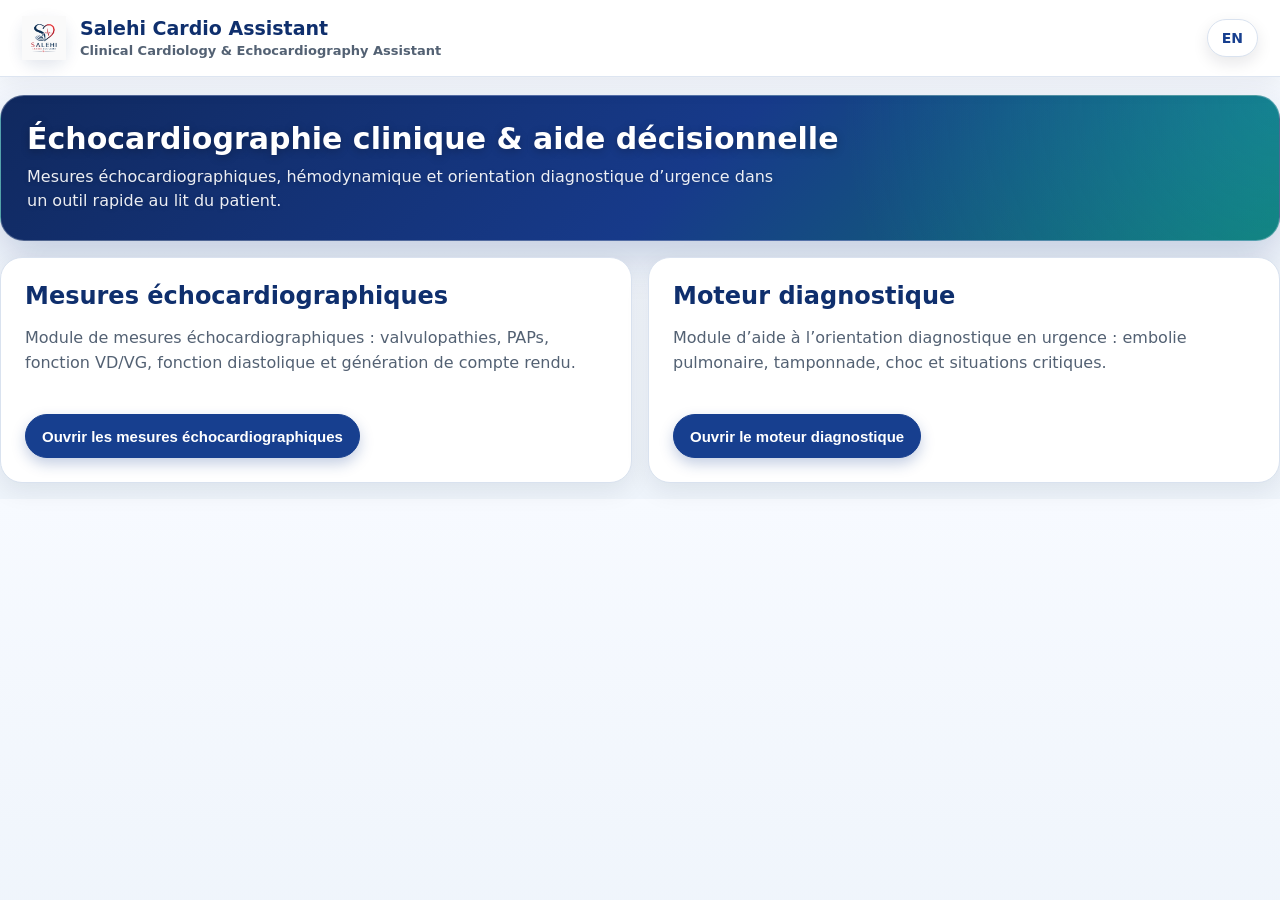
==== commit af03bb66: "Fix helper icon size and hero contrast" ====
--- a/index-fr.html
+++ b/index-fr.html
@@ -905,6 +905,59 @@
         width: 36px;
         height: 36px;
         font-size: 22px;
+      }
+    }
+
+    .home-hero h2 {
+      color: #ffffff !important;
+      text-shadow: 0 2px 8px rgba(0, 0, 0, 0.25);
+    }
+
+    .home-hero p {
+      color: rgba(255, 255, 255, 0.92) !important;
+      text-shadow: 0 1px 5px rgba(0, 0, 0, 0.18);
+    }
+
+    .info-btn {
+      display: inline-flex;
+      align-items: center;
+      justify-content: center;
+      width: 20px;
+      height: 20px;
+      min-width: 20px;
+      min-height: 20px;
+      margin-left: 6px;
+      padding: 0;
+      border: none;
+      border-radius: 50%;
+      background: var(--primary);
+      color: #ffffff;
+      font-size: 12px;
+      font-weight: 800;
+      line-height: 1;
+      vertical-align: middle;
+      cursor: pointer;
+      box-shadow: 0 2px 6px rgba(23, 63, 143, 0.22);
+      transform: none;
+    }
+
+    .info-btn:hover {
+      background: var(--primary-dark);
+      transform: scale(1.04);
+    }
+
+    .info-btn:active {
+      transform: scale(0.94);
+    }
+
+    @media (max-width: 640px) {
+      .info-btn {
+        width: 18px;
+        height: 18px;
+        min-width: 18px;
+        min-height: 18px;
+        font-size: 11px;
+        margin-left: 5px;
       }
     }
   </style>
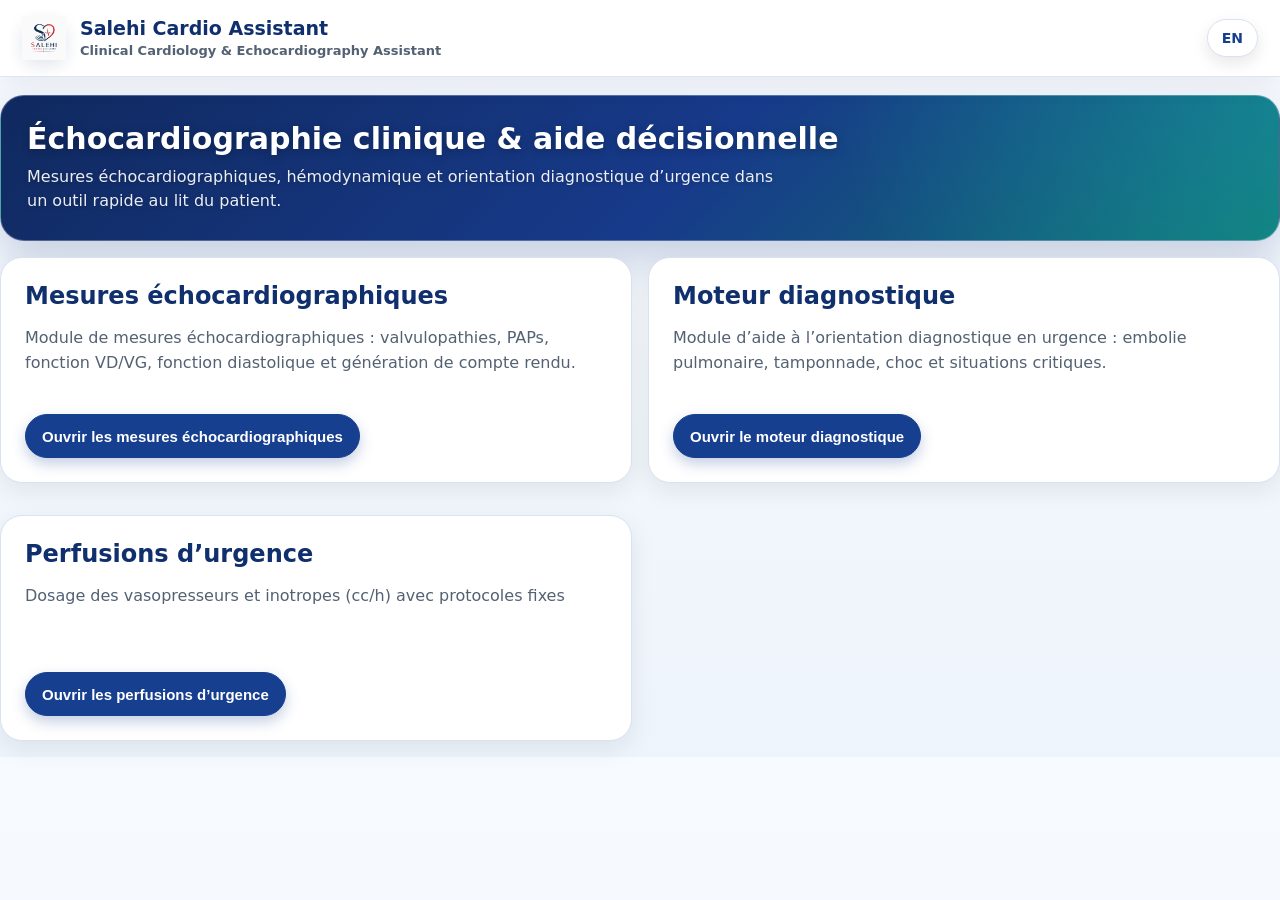
==== commit 26accf40: "Add emergency infusion calculator" ====
--- a/index-fr.html
+++ b/index-fr.html
@@ -1002,8 +1002,53 @@
         <button class="primary module-btn" data-tab="diagnostic">Ouvrir le moteur diagnostique</button>
       </div>
     </div>
+
+    <div class="card home-card">
+      <h2>Perfusions d’urgence</h2>
+      <p class="sub">
+        Dosage des vasopresseurs et inotropes (cc/h) avec protocoles fixes
+      </p>
+      <div class="actions">
+        <button class="primary module-btn" data-tab="emergency-infusions">Ouvrir les perfusions d’urgence</button>
+      </div>
+    </div>
   </div>
     </section>
+<section id="emergency-infusions" class="panel">
+  <div class="card">
+    <h2>Perfusions d’urgence</h2>
+    <p class="sub">Dosage des vasopresseurs et inotropes (cc/h) avec protocoles fixes.</p>
+  </div>
+
+  <div class="grid-2">
+    <div class="card">
+      <h3>Protocole</h3>
+      <label>Médicament</label>
+      <select id="inf_drug" onchange="updateInfusionDoseOptions()">
+        <option value="noradrenaline">Noradrénaline</option>
+        <option value="dobutamine">Dobutamine</option>
+        <option value="adrenaline">Adrénaline</option>
+        <option value="amiodarone">Amiodarone</option>
+      </select>
+
+      <label>Poids (kg)</label>
+      <input id="inf_weight" type="number" step="0.1" min="0">
+
+      <label>Dose cible</label>
+      <select id="inf_dose"></select>
+
+      <div class="actions">
+        <button class="primary" onclick="calculateEmergencyInfusion()">Calculer</button>
+        <button type="button" class="btn secondary" onclick="resetPanel('emergency-infusions'); updateInfusionDoseOptions();">Réinitialiser</button>
+      </div>
+    </div>
+
+    <div class="card">
+      <h3>Résultat</h3>
+      <div id="inf_results" class="summary-box">Sélectionnez un protocole puis calculez.</div>
+    </div>
+  </div>
+</section>
 <section id="echo-menu" class="panel">
   <div class="card">
     <h2>Mesures échocardiographiques</h2>
@@ -2072,6 +2117,116 @@
       });
     }
 
+    const infusionProtocols = {
+      noradrenaline: {
+        drug: 'Noradrénaline',
+        preparation: '4 mg dans 50 mL',
+        concentration: '80 µg/mL',
+        concentrationValue: 80,
+        doseUnit: 'µg/kg/min',
+        doses: [0.05, 0.1, 0.2, 0.3, 0.5, 1],
+        note: 'Titrer pour obtenir une PAM ≥ 65 mmHg. Utiliser une voie centrale si possible.'
+      },
+      dobutamine: {
+        drug: 'Dobutamine',
+        preparation: '250 mg dans 50 mL',
+        concentration: '5000 µg/mL',
+        concentrationValue: 5000,
+        doseUnit: 'µg/kg/min',
+        doses: [2, 5, 10, 15, 20],
+        note: 'Titrer selon la réponse clinique et les objectifs de débit cardiaque. Utiliser une voie centrale si possible.'
+      },
+      adrenaline: {
+        drug: 'Adrénaline',
+        preparation: '1 mg dans 50 mL',
+        concentration: '20 µg/mL',
+        concentrationValue: 20,
+        doseUnit: 'µg/kg/min',
+        doses: [0.02, 0.05, 0.1, 0.2, 0.3],
+        note: 'Titrer pour obtenir une PAM ≥ 65 mmHg. Utiliser une voie centrale si possible.'
+      },
+      amiodarone: {
+        drug: 'Amiodarone',
+        preparation: '300 mg dans 50 mL',
+        concentration: '6 mg/mL',
+        concentrationValue: 6,
+        doseUnit: '',
+        doses: [
+          { label: 'Charge : 150 mg en 10 min', value: 'loading' },
+          { label: 'Entretien : 1 mg/min', value: '1' },
+          { label: 'Entretien : 0,5 mg/min', value: '0.5' }
+        ],
+        note: 'Surveiller le rythme, la pression artérielle, l’intervalle QT et les protocoles locaux.'
+      }
+    };
+
+    function updateInfusionDoseOptions() {
+      const drugSelect = document.getElementById('inf_drug');
+      const doseSelect = document.getElementById('inf_dose');
+      if (!drugSelect || !doseSelect) return;
+
+      const drugKey = drugSelect.value || 'noradrenaline';
+      if (!drugSelect.value) drugSelect.value = drugKey;
+      const protocol = infusionProtocols[drugKey] || infusionProtocols.noradrenaline;
+
+      doseSelect.innerHTML = protocol.doses.map(dose => {
+        if (typeof dose === 'object') {
+          return `<option value="${dose.value}">${dose.label}</option>`;
+        }
+        return `<option value="${dose}">${dose} ${protocol.doseUnit}</option>`;
+      }).join('');
+    }
+
+    function calculateEmergencyInfusion() {
+      const drugKey = document.getElementById('inf_drug')?.value || 'noradrenaline';
+      const protocol = infusionProtocols[drugKey];
+      const weight = g('inf_weight');
+      const selectedDose = document.getElementById('inf_dose')?.value;
+
+      if (!protocol || !selectedDose) {
+        s('inf_results', '<div class="alert-item caution">Sélectionnez un médicament et une dose cible.</div>');
+        return;
+      }
+
+      if (drugKey !== 'amiodarone' && (!weight || weight <= 0)) {
+        s('inf_results', '<div class="alert-item caution">Entrez un poids valide en kg.</div>');
+        return;
+      }
+
+      let rate = 0;
+      let patientLine = drugKey === 'amiodarone' && (!weight || weight <= 0)
+        ? 'Poids : non requis pour ce protocole fixe'
+        : `Poids : ${fmt(weight, 1)} kg`;
+      let doseLine = '';
+
+      if (drugKey === 'amiodarone') {
+        if (selectedDose === 'loading') {
+          rate = (150 / protocol.concentrationValue) / (10 / 60);
+          doseLine = 'Charge : 150 mg en 10 min';
+        } else {
+          const mgPerMin = parseFloat(selectedDose);
+          rate = (mgPerMin * 60) / protocol.concentrationValue;
+          doseLine = `${mgPerMin} mg/min`;
+        }
+      } else {
+        const dose = parseFloat(selectedDose);
+        rate = (dose * weight * 60) / protocol.concentrationValue;
+        doseLine = `${dose} ${protocol.doseUnit}`;
+      }
+
+      s('inf_results', `
+        <p><strong>Préparation :</strong><br>${protocol.preparation}</p>
+        <p><strong>Concentration :</strong><br>${protocol.concentration}</p>
+        <p><strong>Patient :</strong><br>${patientLine}</p>
+        <p><strong>Dose sélectionnée :</strong><br>${doseLine}</p>
+        <div class="status-box success"><strong>DÉBIT :</strong><br>👉 ${fmt(rate, 1)} mL/h</div>
+        <p><strong>Note clinique :</strong><br>${protocol.note}</p>
+        <p class="sub">Aide à la décision clinique uniquement. Toujours vérifier les doses et les protocoles locaux.</p>
+      `);
+    }
+
+    updateInfusionDoseOptions();
+
     function diastolicAssessment(eovere, eprime, lavi, trv) {
       let score = 0;
       if (eovere !== null && eovere > 14) score++;
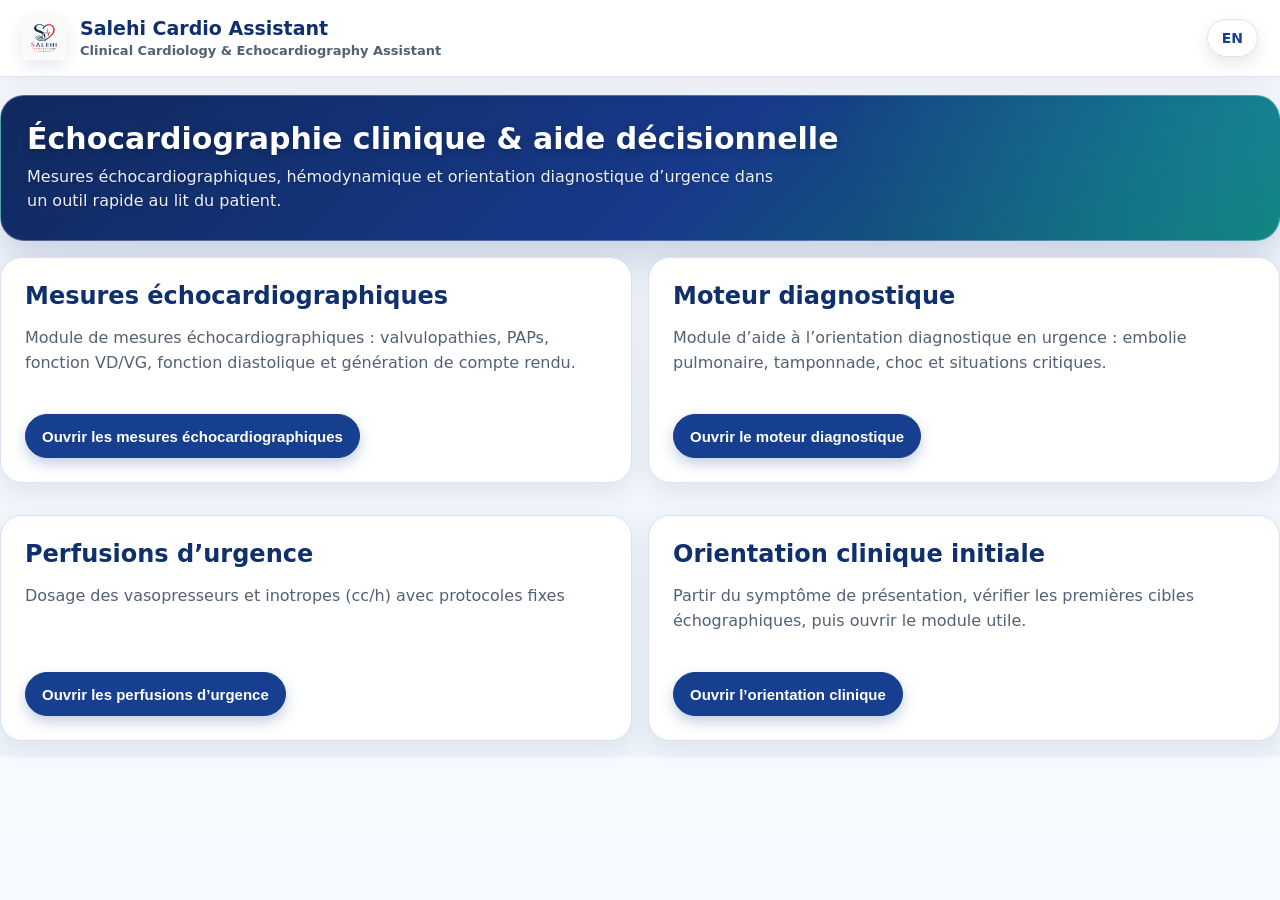
==== commit 1d58bfbf: "Add chief complaint navigator and Wilkins score" ====
--- a/index-fr.html
+++ b/index-fr.html
@@ -1012,8 +1012,104 @@
         <button class="primary module-btn" data-tab="emergency-infusions">Ouvrir les perfusions d’urgence</button>
       </div>
     </div>
+
+    <div class="card home-card">
+      <h2>Orientation clinique initiale</h2>
+      <p class="sub">
+        Partir du symptôme de présentation, vérifier les premières cibles échographiques, puis ouvrir le module utile.
+      </p>
+      <div class="actions">
+        <button class="primary module-btn" data-tab="chief-complaint">Ouvrir l’orientation clinique</button>
+      </div>
+    </div>
   </div>
     </section>
+<section id="chief-complaint" class="panel">
+  <div class="card">
+    <h2>Orientation clinique initiale</h2>
+    <p class="sub">Point d’entrée clinique pour les symptômes urgents avant de choisir un module de mesure ou de diagnostic.</p>
+    <div class="actions">
+      <button type="button" class="btn secondary" onclick="showPanel('dashboard')">Retour</button>
+    </div>
+  </div>
+
+  <div class="grid-2">
+    <div class="card">
+      <h3>Dyspnée aiguë</h3>
+      <p><strong>Penser à :</strong> œdème pulmonaire, embolie pulmonaire, tamponnade, valvulopathie aiguë, insuffisance VG/VD.</p>
+      <p><strong>Premières vérifications écho :</strong> fonction systolique VG <button type="button" class="info-btn" onclick="showInfo('nav_lv_function')">?</button>, taille/fonction VD <button type="button" class="info-btn" onclick="showInfo('nav_rv_function')">?</button>, vitesse IT/PAPs <button type="button" class="info-btn" onclick="showInfo('nav_tr_paps')">?</button>, VCI <button type="button" class="info-btn" onclick="showInfo('nav_ivc')">?</button>, épanchement péricardique <button type="button" class="info-btn" onclick="showInfo('nav_effusion')">?</button>, lignes B pulmonaires si disponibles <button type="button" class="info-btn" onclick="showInfo('nav_blines')">?</button>.</p>
+      <div class="actions">
+        <button class="primary module-btn" data-tab="oedeme-pulmonaire">Œdème pulmonaire</button>
+        <button class="primary module-btn" data-tab="pe">Embolie pulmonaire</button>
+        <button class="primary module-btn" data-tab="tamponade">Tamponnade</button>
+        <button class="primary module-btn" data-tab="tr">IT/PAPs</button>
+        <button class="primary module-btn" data-tab="function">Fonction systolique/diastolique</button>
+      </div>
+    </div>
+
+    <div class="card">
+      <h3>Douleur thoracique</h3>
+      <p><strong>Penser à :</strong> SCA, rétrécissement aortique, embolie pulmonaire, maladie péricardique.</p>
+      <p><strong>Premières vérifications écho :</strong> fonction VG régionale/globale <button type="button" class="info-btn" onclick="showInfo('nav_lv_function')">?</button>, contrainte VD <button type="button" class="info-btn" onclick="showInfo('nav_rv_function')">?</button>, épanchement péricardique <button type="button" class="info-btn" onclick="showInfo('nav_effusion')">?</button>, valvulopathie sévère <button type="button" class="info-btn" onclick="showInfo('nav_valves')">?</button>.</p>
+      <div class="actions">
+        <button class="primary module-btn" data-tab="function">Fonction systolique</button>
+        <button class="primary module-btn" data-tab="as">Rétrécissement aortique</button>
+        <button class="primary module-btn" data-tab="pe">Embolie pulmonaire</button>
+        <button class="primary module-btn" data-tab="tamponade">Tamponnade</button>
+      </div>
+    </div>
+
+    <div class="card">
+      <h3>Choc / hypotension</h3>
+      <p><strong>Penser à :</strong> choc cardiogénique, choc obstructif, hypovolémie, choc distributif.</p>
+      <p><strong>Premières vérifications écho :</strong> fonction VG <button type="button" class="info-btn" onclick="showInfo('nav_lv_function')">?</button>, dilatation VD <button type="button" class="info-btn" onclick="showInfo('nav_rv_function')">?</button>, épanchement péricardique <button type="button" class="info-btn" onclick="showInfo('nav_effusion')">?</button>, VCI <button type="button" class="info-btn" onclick="showInfo('nav_ivc')">?</button>, VTI/LVOT si disponible <button type="button" class="info-btn" onclick="showInfo('nav_lvot_vti')">?</button>.</p>
+      <div class="actions">
+        <button class="primary module-btn" data-tab="shock">Module choc</button>
+        <button class="primary module-btn" data-tab="tamponade">Tamponnade</button>
+        <button class="primary module-btn" data-tab="pe">Embolie pulmonaire</button>
+        <button class="primary module-btn" data-tab="function">Fonction systolique</button>
+      </div>
+    </div>
+
+    <div class="card">
+      <h3>Syncope</h3>
+      <p><strong>Penser à :</strong> RA sévère, embolie pulmonaire, tamponnade, trouble du rythme.</p>
+      <p><strong>Premières vérifications écho :</strong> Vmax/gradient moyen/SVA aortiques <button type="button" class="info-btn" onclick="showInfo('nav_av_assessment')">?</button>, taille/fonction VD <button type="button" class="info-btn" onclick="showInfo('nav_rv_function')">?</button>, épanchement péricardique <button type="button" class="info-btn" onclick="showInfo('nav_effusion')">?</button>, fonction VG <button type="button" class="info-btn" onclick="showInfo('nav_lv_function')">?</button>.</p>
+      <div class="actions">
+        <button class="primary module-btn" data-tab="as">Rétrécissement aortique</button>
+        <button class="primary module-btn" data-tab="pe">Embolie pulmonaire</button>
+        <button class="primary module-btn" data-tab="tamponade">Tamponnade</button>
+        <button class="primary module-btn" data-tab="function">Fonction systolique</button>
+      </div>
+    </div>
+
+    <div class="card">
+      <h3>Palpitations / fibrillation atriale</h3>
+      <p><strong>Penser à :</strong> FA rapide, cardiopathie structurelle, rétrécissement mitral, dilatation OG, dysfonction VG.</p>
+      <p><strong>Premières vérifications écho :</strong> taille/volume OG <button type="button" class="info-btn" onclick="showInfo('nav_la_volume')">?</button>, fonction VG <button type="button" class="info-btn" onclick="showInfo('nav_lv_function')">?</button>, sténose/insuffisance mitrale <button type="button" class="info-btn" onclick="showInfo('nav_mitral_valve')">?</button>, PAPs <button type="button" class="info-btn" onclick="showInfo('nav_tr_paps')">?</button>.</p>
+      <p class="sub">En cas de rétrécissement mitral rhumatismal, les AOD/DOACs ne sont pas recommandés ; les AVK sont préférés.</p>
+      <div class="actions">
+        <button class="primary module-btn" data-tab="ms">Rétrécissement mitral</button>
+        <button class="primary module-btn" data-tab="mr">Insuffisance mitrale</button>
+        <button class="primary module-btn" data-tab="tr">IT/PAPs</button>
+        <button class="primary module-btn" data-tab="function">Fonction systolique/diastolique</button>
+      </div>
+    </div>
+
+    <div class="card">
+      <h3>Souffle cardiaque découvert</h3>
+      <p><strong>Penser à :</strong> RA, IA, RM, IM, IT.</p>
+      <p><strong>Premières vérifications écho :</strong> morphologie valvulaire <button type="button" class="info-btn" onclick="showInfo('nav_valve_morphology')">?</button>, gradients <button type="button" class="info-btn" onclick="showInfo('nav_gradients')">?</button>, sévérité de la régurgitation <button type="button" class="info-btn" onclick="showInfo('nav_regurgitation')">?</button>, retentissement sur les cavités <button type="button" class="info-btn" onclick="showInfo('nav_chamber_impact')">?</button>, PAPs <button type="button" class="info-btn" onclick="showInfo('nav_tr_paps')">?</button>.</p>
+      <div class="actions">
+        <button class="primary module-btn" data-tab="as">Rétrécissement aortique</button>
+        <button class="primary module-btn" data-tab="ar">Insuffisance aortique</button>
+        <button class="primary module-btn" data-tab="ms">Rétrécissement mitral</button>
+        <button class="primary module-btn" data-tab="mr">Insuffisance mitrale</button>
+        <button class="primary module-btn" data-tab="tr">IT/PAPs</button>
+      </div>
+    </div>
+  </div>
+</section>
 <section id="emergency-infusions" class="panel">
   <div class="card">
     <h2>Perfusions d’urgence</h2>
@@ -1023,18 +1119,35 @@
   <div class="grid-2">
     <div class="card">
       <h3>Protocole</h3>
-      <label>Médicament</label>
+      <label>
+        Médicament
+        <button type="button" class="info-btn" onclick="showInfo('inf_drug_info')">?</button>
+        <span id="inf_drug_specific_info"></span>
+      </label>
       <select id="inf_drug" onchange="updateInfusionDoseOptions()">
-        <option value="noradrenaline">Noradrénaline</option>
-        <option value="dobutamine">Dobutamine</option>
-        <option value="adrenaline">Adrénaline</option>
-        <option value="amiodarone">Amiodarone</option>
+        <optgroup label="Vasopresseurs / Inotropes">
+          <option value="noradrenaline">Noradrénaline</option>
+          <option value="dobutamine">Dobutamine</option>
+          <option value="adrenaline">Adrénaline</option>
+        </optgroup>
+        <optgroup label="Antiarythmique">
+          <option value="amiodarone">Amiodarone</option>
+        </optgroup>
+        <optgroup label="Antihypertenseurs / Vasodilatateurs">
+          <option value="nicardipine">Nicardipine / Loxen</option>
+          <option value="risordan">Dinitrate d’isosorbide / Risordan</option>
+        </optgroup>
       </select>
 
-      <label>Poids (kg)</label>
-      <input id="inf_weight" type="number" step="0.1" min="0">
-
-      <label>Dose cible</label>
+      <div id="inf_weight_group">
+        <label>Poids (kg)</label>
+        <input id="inf_weight" type="number" step="0.1" min="0">
+      </div>
+
+      <label>
+        Dose cible
+        <button type="button" class="info-btn" onclick="showInfo('inf_dose_info')">?</button>
+      </label>
       <select id="inf_dose"></select>
 
       <div class="actions">
@@ -1086,6 +1199,12 @@
       <h3>IT / PAPs</h3>
       <p class="sub">Vmax IT, POD estimée, PAPs et aide à l’évaluation de la sévérité de l’IT.</p>
       <button class="primary module-btn" data-tab="tr">Ouvrir</button>
+    </div>
+
+    <div class="card">
+      <h3>Congénital / Shunts</h3>
+      <p class="sub">Quantification CIA/ASD du shunt et retentissement droit.</p>
+      <button class="primary module-btn" data-tab="asd">CIA / ASD - Calculateur de shunt</button>
     </div>
 
     <div class="card">
@@ -1394,6 +1513,65 @@
           <div id="ms_conclusion" class="summary-box" style="margin-top:12px;">Remplissez les champs puis lancez le calcul.</div>
         </div>
       </div>
+
+      <div class="grid-2">
+        <div class="card">
+          <h3>Score de Wilkins — Anatomie mitrale</h3>
+          <label>Mobilité valvulaire <button type="button" class="info-btn" onclick="showInfo('wilkins_mobility')">?</button></label>
+          <select id="wilkins_mobility" onchange="calculateWilkinsScore()">
+            <option value="">Sélectionner</option>
+            <option value="1">1 - Très mobile, restriction limitée aux extrémités</option>
+            <option value="2">2 - Mouvement médian/basal conservé</option>
+            <option value="3">3 - Mouvement antérieur surtout basal</option>
+            <option value="4">4 - Mouvement antérieur minime ou absent</option>
+          </select>
+
+          <label>Épaississement valvulaire <button type="button" class="info-btn" onclick="showInfo('wilkins_thickening')">?</button></label>
+          <select id="wilkins_thickening" onchange="calculateWilkinsScore()">
+            <option value="">Sélectionner</option>
+            <option value="1">1 - Épaisseur quasi normale</option>
+            <option value="2">2 - Épaississement léger, surtout aux bords</option>
+            <option value="3">3 - Épaississement de tout le feuillet</option>
+            <option value="4">4 - Épaississement marqué de tout le tissu valvulaire</option>
+          </select>
+
+          <label>Calcification valvulaire <button type="button" class="info-btn" onclick="showInfo('wilkins_calcification')">?</button></label>
+          <select id="wilkins_calcification" onchange="calculateWilkinsScore()">
+            <option value="">Sélectionner</option>
+            <option value="1">1 - Une zone hyperéchogène isolée</option>
+            <option value="2">2 - Hyperéchogénicités dispersées aux bords</option>
+            <option value="3">3 - Hyperéchogénicité jusqu’au milieu du feuillet</option>
+            <option value="4">4 - Hyperéchogénicité étendue à la majorité du feuillet</option>
+          </select>
+
+          <label>Atteinte sous-valvulaire <button type="button" class="info-btn" onclick="showInfo('wilkins_subvalvular')">?</button></label>
+          <select id="wilkins_subvalvular" onchange="calculateWilkinsScore()">
+            <option value="">Sélectionner</option>
+            <option value="1">1 - Épaississement chordal minime</option>
+            <option value="2">2 - Épaississement jusqu’au tiers proximal des cordages</option>
+            <option value="3">3 - Épaississement jusqu’au tiers distal</option>
+            <option value="4">4 - Épaississement/raccourcissement étendu jusqu’aux piliers</option>
+          </select>
+
+          <label>Insuffisance mitrale &gt; modérée ? <button type="button" class="info-btn" onclick="showInfo('wilkins_mr')">?</button></label>
+          <select id="wilkins_mr" onchange="calculateWilkinsScore()">
+            <option value="no">Non</option>
+            <option value="yes">Oui</option>
+          </select>
+
+          <div class="actions">
+            <button class="primary" onclick="calculateWilkinsScore()">Calculer le score de Wilkins</button>
+          </div>
+        </div>
+
+        <div class="card">
+          <h3>Interprétation Wilkins</h3>
+          <div id="wilkins_results" class="result-grid"></div>
+          <div id="wilkins_status" class="status-box neutral">En attente des données anatomiques Wilkins...</div>
+          <div id="wilkins_alerts" class="alerts"></div>
+          <div id="wilkins_conclusion" class="summary-box" style="margin-top:12px;">Toujours vérifier la calcification commissurale, le thrombus de l’OG, la sévérité de l’IM, la morphologie valvulaire et le contexte clinique avant de décider une CMP/BMC.</div>
+        </div>
+      </div>
     </section>
         <section id="ar" class="panel">
       <div class="card">
@@ -1454,6 +1632,101 @@
           <div id="tr_alerts" class="alerts"></div>
           <div id="tr_conclusion" class="summary-box" style="margin-top:12px;">Remplissez les champs puis lancez le calcul.</div>
         </div>
+      </div>
+    </section>
+
+    <section id="asd" class="panel">
+      <div class="card">
+        <h2>CIA / ASD - Calculateur de shunt</h2>
+        <p class="sub">Calculer Qp/Qs, estimer la pression pulmonaire, évaluer la surcharge droite et le risque avant fermeture.</p>
+      </div>
+
+      <div class="grid-2">
+        <div class="card">
+          <h3>Anatomie du shunt</h3>
+          <label>Type de CIA/ASD <button type="button" class="info-btn" onclick="showInfo('asd_type')">?</button></label>
+          <select id="asd_type">
+            <option value="">Sélectionner</option>
+            <option value="secundum">Ostium secundum</option>
+            <option value="primum">Ostium primum</option>
+            <option value="sinus_venosus">Sinus venosus</option>
+            <option value="coronary_sinus">Sinus coronaire</option>
+            <option value="unspecified">Non précisé</option>
+          </select>
+
+          <label>Diamètre CIA/ASD en mm <button type="button" class="info-btn" onclick="showInfo('asd_diameter')">?</button></label>
+          <input id="asd_diameter" type="number" step="0.1">
+
+          <label>Direction du shunt <button type="button" class="info-btn" onclick="showInfo('asd_direction')">?</button></label>
+          <select id="asd_direction">
+            <option value="">Sélectionner</option>
+            <option value="ltr">Gauche-droite</option>
+            <option value="bidir">Bidirectionnel</option>
+            <option value="rtl">Droite-gauche</option>
+          </select>
+
+          <label>Dilatation de l'OD <button type="button" class="info-btn" onclick="showInfo('asd_ra_dilation')">?</button></label>
+          <select id="asd_ra_dilation">
+            <option value="">Sélectionner</option>
+            <option value="none">Absente</option>
+            <option value="mild">Légère</option>
+            <option value="moderate">Modérée</option>
+            <option value="severe">Sévère</option>
+          </select>
+
+          <label>Dilatation du VD <button type="button" class="info-btn" onclick="showInfo('asd_rv_dilation')">?</button></label>
+          <select id="asd_rv_dilation">
+            <option value="">Sélectionner</option>
+            <option value="none">Absente</option>
+            <option value="mild">Légère</option>
+            <option value="moderate">Modérée</option>
+            <option value="severe">Sévère</option>
+          </select>
+        </div>
+
+        <div class="card">
+          <h3>Débits et pressions</h3>
+          <label>Diamètre RVOT / chambre de chasse VD en cm <button type="button" class="info-btn" onclick="showInfo('asd_rvot_diameter')">?</button></label>
+          <input id="asd_rvot_diameter" type="number" step="0.01">
+
+          <label>ITV RVOT / chambre de chasse VD en cm <button type="button" class="info-btn" onclick="showInfo('asd_rvot_vti')">?</button></label>
+          <input id="asd_rvot_vti" type="number" step="0.1">
+
+          <label>Diamètre LVOT / chambre de chasse VG en cm <button type="button" class="info-btn" onclick="showInfo('asd_lvot_diameter')">?</button></label>
+          <input id="asd_lvot_diameter" type="number" step="0.01">
+
+          <label>ITV LVOT / chambre de chasse VG en cm <button type="button" class="info-btn" onclick="showInfo('asd_lvot_vti')">?</button></label>
+          <input id="asd_lvot_vti" type="number" step="0.1">
+
+          <label>Vmax IT en m/s <button type="button" class="info-btn" onclick="showInfo('asd_tr_vmax')">?</button></label>
+          <input id="asd_tr_vmax" type="number" step="0.1">
+
+          <label>POD / pression auriculaire droite en mmHg <button type="button" class="info-btn" onclick="showInfo('asd_rap')">?</button></label>
+          <input id="asd_rap" type="number" step="1">
+
+          <label>TAPSE en mm, optionnel <button type="button" class="info-btn" onclick="showInfo('asd_tapse')">?</button></label>
+          <input id="asd_tapse" type="number" step="0.1">
+
+          <label>S' VD en cm/s, optionnel <button type="button" class="info-btn" onclick="showInfo('asd_rv_sprime')">?</button></label>
+          <input id="asd_rv_sprime" type="number" step="0.1">
+
+          <label>SpO2 en %, optionnel <button type="button" class="info-btn" onclick="showInfo('asd_spo2')">?</button></label>
+          <input id="asd_spo2" type="number" step="1">
+
+          <div class="actions">
+            <button class="primary" onclick="calculateASD()">Calculer CIA/ASD</button>
+            <button type="button" class="btn secondary" onclick="resetASD()">Réinitialiser</button>
+            <button type="button" class="btn secondary" onclick="showPanel('echo-menu')">Retour</button>
+          </div>
+        </div>
+      </div>
+
+      <div class="card">
+        <h3>Résultats</h3>
+        <div id="asd_results" class="result-grid"></div>
+        <div id="asd_status" class="status-box neutral">En attente des données...</div>
+        <div id="asd_alerts" class="alerts"></div>
+        <div id="asd_conclusion" class="summary-box" style="margin-top:12px;">Remplissez les champs puis lancez le calcul.</div>
       </div>
     </section>
 
@@ -1897,10 +2170,10 @@
   mr_velocity: "Vitesse maximale de l’IM :\n- Mesurée en Doppler continu.\n- Aligner le faisceau Doppler parallèlement au jet d’IM.\n- Utilisée dans les calculs PISA/SOR.",
   mr_vti: "ITV de l’IM :\n- Tracer toute l’enveloppe Doppler continu du jet d’IM.\n- Représente l’intégrale temps-vitesse du flux régurgitant.",
   vena_contracta_mr: "Vena contracta de l’IM :\n- Partie la plus étroite du jet juste en aval de l’orifice.\n- Utiliser le Doppler couleur zoomé.\n- <3 mm suggère une IM légère ; >7 mm soutient une IM sévère.",
-  mitral_pht: "Pressure half-time mitral :\n- Doppler continu du flux transmitral.\n- Sert à estimer la surface mitrale : SM = 220 / PHT.\n- Moins fiable si compliance altérée, IA significative ou après valvuloplastie.",
-  mitral_mean_gradient: "Gradient moyen mitral :\n- Gradient transmitral en Doppler continu.\n- Dépend fortement de la fréquence cardiaque et du débit.\n- Moyenner plusieurs cycles, surtout en fibrillation atriale.",
-  heart_rate_gradient: "Fréquence cardiaque :\n- Élément majeur pour interpréter les gradients.\n- La tachycardie augmente les gradients transmitraux et peut surestimer la sévérité.",
-  rhythm_gradient: "Rythme :\n- La fibrillation atriale rend les gradients variables.\n- Moyenner plusieurs cycles avec intervalles R-R similaires.",
+  mitral_pht: "Pressure half-time mitral :\n- Définition : décélération du flux transmitral utilisée pour estimer SM = 220 / PHT.\n- Vue : apicale 4 cavités, Doppler continu sur le flux mitral.\n- Intérêt : aide à grader la sévérité du RM.\n- Piège : peu fiable si compliance altérée, IA significative ou après valvuloplastie.",
+  mitral_mean_gradient: "Gradient moyen mitral :\n- Définition : gradient diastolique moyen à travers la valve mitrale.\n- Vue : apicale 4 cavités, Doppler continu aligné sur le flux.\n- Intérêt : reflète le retentissement hémodynamique.\n- Piège : tachycardie, haut débit et FA surestiment la sévérité.",
+  heart_rate_gradient: "Fréquence cardiaque :\n- Définition : fréquence au moment de la mesure du gradient.\n- Fenêtre : ECG/monitoring pendant le Doppler.\n- Intérêt : la tachycardie augmente les gradients transmitraux.\n- Piège : interpréter le gradient sans la fréquence simultanée.",
+  rhythm_gradient: "Rythme :\n- Définition : rythme sinusal ou FA pendant la mesure Doppler.\n- Fenêtre : tracé ECG pendant le flux mitral.\n- Intérêt : la FA rend les gradients très variables.\n- Piège : moyenner plusieurs cycles avec R-R similaires en FA.",
   ar_pht: "PHT de l’IA :\n- Doppler continu du jet d’insuffisance aortique.\n- Un PHT court suggère une IA sévère, mais dépend de la compliance VG et de la pression aortique.\n- Toujours l’intégrer à une évaluation multiparamétrique.",
   vena_contracta_ar: "Vena contracta de l’IA :\n- Largeur la plus étroite du jet d’IA près de la valve aortique.\n- Mesure en Doppler couleur zoomé.\n- À interpréter avec largeur du jet, reflux diastolique, taille du VG et Doppler.",
   holodiastolic_flow_reversal: "Flux holodiastolique rétrograde :\n- Doppler pulsé dans l’aorte descendante ou abdominale.\n- Un reflux holodiastolique soutient une IA significative/sévère.\n- Vérifier la position de l’échantillon et l’échelle Doppler.",
@@ -1963,7 +2236,45 @@
   edema_pleura: { title: "Ligne pleurale", body: "Échographie pulmonaire : zones antérieures et latérales.\nÉvaluation : ligne pleurale régulière en faveur d’un œdème hydrostatique ; ligne irrégulière ou fragmentée en faveur d’ARDS, pneumonie ou fibrose.\nPièges : interpréter avec la distribution des lignes B et le contexte clinique." },
   edema_consolidation: { title: "Condensation / bronchogramme aérien", body: "Échographie pulmonaire : explorer les zones symptomatiques et postéro-latérales si possible.\nIntérêt clinique : condensation ou bronchogrammes aériens dynamiques favorisent pneumonie ou atteinte pulmonaire non cardiogénique.\nPièges : atélectasie et infarctus pulmonaire peuvent aussi donner une condensation." },
   edema_cardiogenic: { title: "Œdème pulmonaire cardiogénique", body: "Arguments : lignes B diffuses bilatérales, pressions de remplissage élevées, dysfonction VG ou valvulopathie significative, dilatation OG, épanchement pleural, VCI dilatée.\nIntérêt clinique : soutient diurétiques, vasodilatateurs si HTA et traitement de la cause cardiaque.\nPièges : les mécanismes cardiogéniques et non cardiogéniques peuvent coexister." },
-  edema_noncardiogenic: { title: "Œdème pulmonaire non cardiogénique / SDRA", body: "Arguments : lignes B patchy, anomalies de la ligne pleurale, condensations, pressions de remplissage VG non élevées et absence de cause cardiaque majeure.\nIntérêt clinique : évoquer pneumonie, SDRA, sepsis, inhalation ou maladie inflammatoire pulmonaire.\nPièges : l’écho cardiaque et pulmonaire doivent être intégrées au contexte clinique." }
+  edema_noncardiogenic: { title: "Œdème pulmonaire non cardiogénique / SDRA", body: "Arguments : lignes B patchy, anomalies de la ligne pleurale, condensations, pressions de remplissage VG non élevées et absence de cause cardiaque majeure.\nIntérêt clinique : évoquer pneumonie, SDRA, sepsis, inhalation ou maladie inflammatoire pulmonaire.\nPièges : l’écho cardiaque et pulmonaire doivent être intégrées au contexte clinique." },
+  asd_type: { title: "Type de CIA/ASD", body: "Définit le type anatomique. L’ostium secundum est le plus fréquent et peut être accessible à une fermeture percutanée. Les formes primum, sinus venosus et sinus coronaire nécessitent une imagerie experte et souvent une chirurgie." },
+  asd_diameter: { title: "Diamètre CIA/ASD", body: "Mesurer le diamètre maximal en mm. Préférer la voie sous-costale en ETT ou les vues bicavale/petit axe en ETO. Éviter de se baser uniquement sur l’apicale 4 cavités à cause du faux dropout septal." },
+  asd_direction: { title: "Direction du shunt", body: "Direction du flux au Doppler couleur à travers le septum inter-auriculaire. Le gauche-droite est typique. Un flux bidirectionnel ou droite-gauche suggère une pression droite élevée ou une maladie vasculaire pulmonaire." },
+  asd_rvot_diameter: { title: "Diamètre RVOT", body: "Mesuré en cm près de la valve pulmonaire, en vue RVOT ou petit axe parasternal. Utilisé pour estimer le débit pulmonaire Qp. Une petite erreur de diamètre modifie fortement Qp car la surface dépend du diamètre au carré." },
+  asd_rvot_vti: { title: "ITV RVOT", body: "ITV en Doppler pulsé dans le RVOT, volume d’échantillonnage juste en amont de la valve pulmonaire. Sert à estimer Qp. Aligner le Doppler le plus parallèle possible au flux." },
+  asd_lvot_diameter: { title: "Diamètre LVOT", body: "Mesuré en cm en grand axe parasternal, bord interne-bord interne, juste sous la valve aortique. Sert à estimer le débit systémique Qs. Une erreur de diamètre modifie fortement Qs." },
+  asd_lvot_vti: { title: "ITV LVOT", body: "ITV en Doppler pulsé dans le LVOT, volume d’échantillonnage juste sous la valve aortique. Sert à estimer Qs." },
+  asd_tr_vmax: { title: "Vmax IT", body: "Vitesse maximale de l’insuffisance tricuspide en Doppler continu. Utiliser plusieurs vues et garder l’alignement parallèle au jet. Sert à estimer la PAPs." },
+  asd_rap: { title: "POD", body: "Estimation de la pression auriculaire droite, habituellement à partir du diamètre et de la collapsibilité de la VCI. Valeurs usuelles: 3, 8 ou 15 mmHg." },
+  asd_ra_dilation: { title: "Dilatation OD", body: "La dilatation de l’OD soutient une surcharge volumique droite chronique liée à un shunt gauche-droite significatif." },
+  asd_rv_dilation: { title: "Dilatation VD", body: "La dilatation du VD est un marqueur clé d’une CIA/ASD hémodynamiquement significative. Évaluer le VD en apicale 4 cavités centrée sur le VD." },
+  asd_tapse: { title: "TAPSE", body: "Mesure la fonction systolique longitudinale du VD en mode M à l’anneau tricuspide latéral. Normal habituellement >=17 mm." },
+  asd_rv_sprime: { title: "S’ VD", body: "Vélocité systolique tissulaire à l’anneau tricuspide latéral. Normal habituellement >=9,5 cm/s." },
+  asd_spo2: { title: "SpO2", body: "Une saturation basse avec shunt bidirectionnel ou droite-gauche suggère une hypertension pulmonaire sévère ou une physiologie d’Eisenmenger. La fermeture peut être dangereuse sans évaluation experte." },
+  inf_drug_info: { title: "Médicament en perfusion d’urgence", body: "Choisir la famille du médicament selon le contexte clinique.\nNoradrénaline, dobutamine et adrénaline sont des drogues vasoactives utilisées dans les états de choc.\nL’amiodarone est utilisée dans certaines tachyarythmies.\nNicardipine/Loxen et Risordan sont utilisés dans les urgences hypertensives ou les stratégies vasodilatatrices.\nToujours vérifier le rythme ECG, la pression artérielle, les contre-indications, la surveillance et le protocole local." },
+  inf_dose_info: { title: "Dose cible", body: "La dose cible ne se calcule pas directement à partir de la pression artérielle. On commence par une dose prudente, puis on titre selon la réponse.\nPour les vasopresseurs/inotropes : titrer selon la perfusion, la PAM cible et le débit cardiaque.\nPour la nicardipine : titration progressive selon la réponse tensionnelle.\nPour le Risordan : titration selon la pression artérielle, la douleur thoracique et l’œdème pulmonaire.\nSurveillance continue obligatoire." },
+  inf_nicardipine: { title: "Nicardipine / Loxen", body: "Indication : urgence hypertensive nécessitant une baisse contrôlée de la pression artérielle par voie IV.\nDébut habituel : 1–5 mg/h selon la sévérité et le protocole local.\nTitration : augmentation progressive selon la réponse tensionnelle.\nÉviter les chutes tensionnelles brutales.\nPrudence : rétrécissement aortique serré, insuffisance cardiaque décompensée, hypotension, sujet âgé ou insuffisance rénale/hépatique." },
+  inf_risordan: { title: "Dinitrate d’isosorbide / Risordan", body: "Indication : OAP hypertensif, syndrome coronarien aigu avec hypertension, ou stratégie vasodilatatrice adaptée.\nPlage habituelle : 2–10 mg/h, à titrer selon la réponse.\nSurveiller la pression artérielle et les symptômes.\nContre-indications/prudence : hypotension, infarctus du ventricule droit, rétrécissement aortique serré, prise récente d’inhibiteurs de la PDE5." },
+  nav_lv_function: { title: "Fonction systolique VG", body: "Définition : FEVG globale et cinétique segmentaire.\nVue : PLAX, PSAX, apicale 4 et 2 cavités.\nIntérêt : identifie défaillance de pompe, profil SCA ou choc cardiogénique.\nPiège : conditions de charge et vues apicales tronquées trompent l’estimation visuelle." },
+  nav_rv_function: { title: "Taille et fonction VD", body: "Définition : dilatation VD, rapport VD/VG, TAPSE/S’ et septum.\nVue : apicale 4 cavités centrée VD, PSAX et sous-costale.\nIntérêt : soutient EP, infarctus VD ou HTP.\nPiège : une atteinte VD chronique peut mimer une contrainte aiguë." },
+  nav_tr_paps: { title: "Vitesse IT / PAPs", body: "Définition : vitesse IT en Doppler continu avec estimation de la POD.\nVue : apicale 4 cavités, inflow VD, PSAX ou sous-costale.\nIntérêt : estime la pression pulmonaire et la postcharge VD.\nPiège : mauvais alignement = sous-estimation." },
+  nav_ivc: { title: "Évaluation de la VCI", body: "Définition : diamètre et collapsibilité inspiratoire comme indice de POD/volémie.\nVue : sous-costale longitudinale, 1-2 cm de l’OD.\nIntérêt : aide à distinguer congestion, hypovolémie et obstacle.\nPiège : ventilation et effort inspiratoire faible limitent la fiabilité." },
+  nav_effusion: { title: "Épanchement péricardique", body: "Définition : liquide péricardique et signes de tamponnade.\nVue : PLAX, PSAX, apicale et sous-costale.\nIntérêt : cause urgente réversible de choc, dyspnée ou douleur.\nPiège : épanchement cloisonné ou pleural peut prêter à confusion." },
+  nav_blines: { title: "Lignes B pulmonaires", body: "Définition : artefacts verticaux suggérant liquide interstitiel/alvéolaire.\nFenêtre : zones pulmonaires antérieures et latérales bilatérales.\nIntérêt : soutient l’œdème pulmonaire avec les données cardiaques.\nPiège : aussi présentes dans SDRA, pneumonie ou fibrose." },
+  nav_valves: { title: "Valvulopathie sévère", body: "Définition : dépistage rapide de sténose ou régurgitation sévère.\nVue : vues focalisées valvulaires PLAX/PSAX/apicales avec Doppler.\nIntérêt : une valvulopathie aiguë peut causer douleur, choc ou dyspnée.\nPiège : l’aire du jet couleur seule ne suffit pas." },
+  nav_lvot_vti: { title: "VTI LVOT", body: "Définition : substitut de distance d’éjection et du débit antérograde.\nVue : apicale 5 cavités, Doppler pulsé juste sous la valve aortique.\nIntérêt : VTI basse en faveur d’un bas débit dans le choc.\nPiège : position de l’échantillon et alignement modifient fortement la valeur." },
+  nav_av_assessment: { title: "Évaluation valve aortique", body: "Définition : Vmax, gradient moyen et surface aortique.\nVue : Doppler continu multi-fenêtres avec mesure LVOT en PLAX.\nIntérêt : RA sévère = cause structurelle majeure de syncope.\nPiège : bas débit peut masquer un RA sévère si surface et débit ne sont pas vérifiés." },
+  nav_la_volume: { title: "Taille / volume OG", body: "Définition : volume OG indexé à la surface corporelle si possible.\nVue : apicale 4 et 2 cavités sans foreshortening.\nIntérêt : reflète charge chronique et substrat de FA.\nPiège : une pathologie aiguë peut précéder la dilatation OG." },
+  nav_mitral_valve: { title: "Dépistage mitral", body: "Définition : morphologie RM/IM, gradients et sévérité de l’IM.\nVue : PLAX, PSAX, apicale 4 et 2 cavités avec Doppler.\nIntérêt : le RM rhumatismal modifie l’anticoagulation en FA.\nPiège : FA et tachycardie faussent les gradients du RM." },
+  nav_valve_morphology: { title: "Morphologie valvulaire", body: "Définition : mobilité, épaississement, calcification, prolapsus/flail.\nVue : PLAX/PSAX et vues apicales focalisées.\nIntérêt : guide sévérité et faisabilité interventionnelle.\nPiège : gain excessif exagère la calcification." },
+  nav_gradients: { title: "Gradients valvulaires", body: "Définition : gradients de pression dérivés du Doppler à travers une valve sténosée.\nVue : Doppler continu aligné depuis la meilleure fenêtre.\nIntérêt : grade la sténose et le retentissement.\nPiège : gradients dépendants du débit." },
+  nav_regurgitation: { title: "Sévérité de régurgitation", body: "Définition : intégration couleur, vena contracta, densité CW et retentissement.\nVue : PLAX et vues apicales focalisées.\nIntérêt : une régurgitation aiguë sévère peut décompenser vite.\nPiège : les jets excentrés sont souvent sous-estimés." },
+  nav_chamber_impact: { title: "Retentissement cavitaire", body: "Définition : dilatation ou dysfonction VG/VD/OG/OD liée à la valve.\nVue : vues standard de quantification cavitaire.\nIntérêt : renseigne chronicité et conséquence de sévérité.\nPiège : cavités normales possibles dans une régurgitation aiguë sévère." },
+  wilkins_mobility: { title: "Wilkins - mobilité valvulaire", body: "Définition : score 1-4 de restriction de mobilité des feuillets mitraux.\nVue : PLAX, PSAX et vues apicales.\nIntérêt : bonne mobilité favorise la commissurotomie mitrale percutanée.\nPiège : la fusion/calcification commissurale doit être évaluée à part." },
+  wilkins_thickening: { title: "Wilkins - épaississement", body: "Définition : score 1-4 d’épaisseur du corps des feuillets.\nVue : PLAX/PSAX avec gain optimisé.\nIntérêt : épaississement marqué = anatomie moins favorable pour CMP/BMC.\nPiège : gain excessif surestime l’épaississement." },
+  wilkins_calcification: { title: "Wilkins - calcification", body: "Définition : score 1-4 de tissu valvulaire hyperéchogène/calcifié.\nVue : PLAX/PSAX et inspection commissurale en petit axe.\nIntérêt : calcification diminue le succès et augmente le risque de CMP/BMC.\nPiège : la calcification commissurale compte beaucoup même si le score total est bas." },
+  wilkins_subvalvular: { title: "Wilkins - atteinte sous-valvulaire", body: "Définition : score 1-4 d’épaississement/raccourcissement des cordages.\nVue : PLAX et vues apicales jusqu’aux piliers.\nIntérêt : atteinte sévère limite l’ouverture après CMP/BMC.\nPiège : vues tronquées peuvent masquer l’atteinte chordale." },
+  wilkins_mr: { title: "Insuffisance mitrale avant CMP/BMC", body: "Définition : vérifier si l’IM est supérieure à modérée.\nVue : évaluation intégrée en PLAX/apical avec couleur et Doppler continu.\nIntérêt : IM significative = facteur défavorable majeur/contre-indication à la CMP/BMC.\nPiège : IM excentrée souvent sous-estimée." }
 };
 
 function showInfo(key) {
@@ -2124,6 +2435,8 @@
         concentration: '80 µg/mL',
         concentrationValue: 80,
         doseUnit: 'µg/kg/min',
+        requiresWeight: true,
+        rateMode: 'weight',
         doses: [0.05, 0.1, 0.2, 0.3, 0.5, 1],
         note: 'Titrer pour obtenir une PAM ≥ 65 mmHg. Utiliser une voie centrale si possible.'
       },
@@ -2133,6 +2446,8 @@
         concentration: '5000 µg/mL',
         concentrationValue: 5000,
         doseUnit: 'µg/kg/min',
+        requiresWeight: true,
+        rateMode: 'weight',
         doses: [2, 5, 10, 15, 20],
         note: 'Titrer selon la réponse clinique et les objectifs de débit cardiaque. Utiliser une voie centrale si possible.'
       },
@@ -2142,6 +2457,8 @@
         concentration: '20 µg/mL',
         concentrationValue: 20,
         doseUnit: 'µg/kg/min',
+        requiresWeight: true,
+        rateMode: 'weight',
         doses: [0.02, 0.05, 0.1, 0.2, 0.3],
         note: 'Titrer pour obtenir une PAM ≥ 65 mmHg. Utiliser une voie centrale si possible.'
       },
@@ -2151,23 +2468,65 @@
         concentration: '6 mg/mL',
         concentrationValue: 6,
         doseUnit: '',
+        requiresWeight: false,
+        rateMode: 'amiodarone',
         doses: [
           { label: 'Charge : 150 mg en 10 min', value: 'loading' },
           { label: 'Entretien : 1 mg/min', value: '1' },
           { label: 'Entretien : 0,5 mg/min', value: '0.5' }
         ],
         note: 'Surveiller le rythme, la pression artérielle, l’intervalle QT et les protocoles locaux.'
+      },
+      nicardipine: {
+        drug: 'Nicardipine / Loxen',
+        preparation: '10 mg dans 50 mL',
+        concentration: '0,2 mg/mL',
+        concentrationValue: 0.2,
+        doseUnit: 'mg/h',
+        requiresWeight: false,
+        rateMode: 'hourly',
+        doses: [1, 2, 3, 5, 7.5, 10, 15],
+        note: 'Titrer progressivement selon la réponse tensionnelle. Éviter les chutes tensionnelles brutales.'
+      },
+      risordan: {
+        drug: 'Dinitrate d’isosorbide / Risordan',
+        preparation: '50 mg dans 50 mL',
+        concentration: '1 mg/mL',
+        concentrationValue: 1,
+        doseUnit: 'mg/h',
+        requiresWeight: false,
+        rateMode: 'hourly',
+        doses: [1, 2, 5, 10, 12, 20],
+        note: 'Titrer selon la pression artérielle, la douleur thoracique et la réponse de l’œdème pulmonaire.'
       }
     };
 
     function updateInfusionDoseOptions() {
       const drugSelect = document.getElementById('inf_drug');
       const doseSelect = document.getElementById('inf_dose');
+      const weightGroup = document.getElementById('inf_weight_group');
+      const weightInput = document.getElementById('inf_weight');
+      const specificInfo = document.getElementById('inf_drug_specific_info');
       if (!drugSelect || !doseSelect) return;
 
       const drugKey = drugSelect.value || 'noradrenaline';
       if (!drugSelect.value) drugSelect.value = drugKey;
       const protocol = infusionProtocols[drugKey] || infusionProtocols.noradrenaline;
+
+      if (weightGroup) {
+        weightGroup.style.display = protocol.requiresWeight ? '' : 'none';
+      }
+      if (weightInput) {
+        weightInput.disabled = !protocol.requiresWeight;
+        if (!protocol.requiresWeight) weightInput.value = '';
+      }
+      if (specificInfo) {
+        specificInfo.innerHTML = drugKey === 'nicardipine'
+          ? `<button type="button" class="info-btn" onclick="showInfo('inf_nicardipine')">?</button>`
+          : drugKey === 'risordan'
+            ? `<button type="button" class="info-btn" onclick="showInfo('inf_risordan')">?</button>`
+            : '';
+      }
 
       doseSelect.innerHTML = protocol.doses.map(dose => {
         if (typeof dose === 'object') {
@@ -2188,18 +2547,18 @@
         return;
       }
 
-      if (drugKey !== 'amiodarone' && (!weight || weight <= 0)) {
+      if (protocol.requiresWeight && (!weight || weight <= 0)) {
         s('inf_results', '<div class="alert-item caution">Entrez un poids valide en kg.</div>');
         return;
       }
 
       let rate = 0;
-      let patientLine = drugKey === 'amiodarone' && (!weight || weight <= 0)
+      let patientLine = !protocol.requiresWeight
         ? 'Poids : non requis pour ce protocole fixe'
         : `Poids : ${fmt(weight, 1)} kg`;
       let doseLine = '';
 
-      if (drugKey === 'amiodarone') {
+      if (protocol.rateMode === 'amiodarone') {
         if (selectedDose === 'loading') {
           rate = (150 / protocol.concentrationValue) / (10 / 60);
           doseLine = 'Charge : 150 mg en 10 min';
@@ -2208,6 +2567,10 @@
           rate = (mgPerMin * 60) / protocol.concentrationValue;
           doseLine = `${mgPerMin} mg/min`;
         }
+      } else if (protocol.rateMode === 'hourly') {
+        const dose = parseFloat(selectedDose);
+        rate = dose / protocol.concentrationValue;
+        doseLine = `${dose} ${protocol.doseUnit}`;
       } else {
         const dose = parseFloat(selectedDose);
         rate = (dose * weight * 60) / protocol.concentrationValue;
@@ -2476,6 +2839,50 @@
       s('ms_conclusion', 'Remplissez les champs puis lancez le calcul.');
     }
 
+    function calculateWilkinsScore() {
+      const ids = ['wilkins_mobility', 'wilkins_thickening', 'wilkins_calcification', 'wilkins_subvalvular'];
+      const scores = ids.map(id => {
+        const el = document.getElementById(id);
+        return el ? parseInt(el.value, 10) : NaN;
+      });
+
+      if (scores.some(Number.isNaN)) {
+        s('wilkins_results', '');
+        s('wilkins_alerts', '');
+        status('wilkins_status', 'warning', 'Sélectionnez les quatre composantes du score de Wilkins.');
+        s('wilkins_conclusion', 'Toujours vérifier la calcification commissurale, le thrombus de l’OG, la sévérité de l’IM, la morphologie valvulaire et le contexte clinique avant de décider une CMP/BMC.');
+        return;
+      }
+
+      const total = scores.reduce((sum, value) => sum + value, 0);
+      const mrMoreThanModerate = document.getElementById('wilkins_mr')?.value === 'yes';
+      renderWilkinsInterpretation(total, mrMoreThanModerate);
+    }
+
+    function renderWilkinsInterpretation(total, mrMoreThanModerate) {
+      let klass = 'success';
+      let message = 'Score <= 8 : anatomie habituellement favorable à la commissurotomie mitrale percutanée en l’absence de contre-indication.';
+
+      if (total >= 9 && total <= 10) {
+        klass = 'warning';
+        message = 'Score 9-10 : anatomie intermédiaire ; la décision dépend des commissures, de la sévérité de l’IM, du thrombus et du contexte clinique.';
+      }
+      if (total > 10) {
+        klass = 'danger';
+        message = 'Score > 10 : anatomie habituellement défavorable à la commissurotomie mitrale percutanée.';
+      }
+
+      const alerts = [];
+      if (mrMoreThanModerate) {
+        alerts.push(alertBox('danger', 'Une insuffisance mitrale significative est un facteur défavorable majeur / une contre-indication à la commissurotomie mitrale percutanée. Réévaluer l’anatomie et l’indication.'));
+      }
+
+      s('wilkins_results', metric('Score total Wilkins', total, '/16'));
+      status('wilkins_status', klass, message);
+      s('wilkins_alerts', alerts.join(''));
+      s('wilkins_conclusion', 'Toujours vérifier la calcification commissurale, le thrombus de l’OG, la sévérité de l’IM, la morphologie valvulaire et le contexte clinique avant de décider une CMP/BMC.');
+    }
+
     function calculateAR() {
       const pht = g('ar_pht');
       const vc = g('ar_vc');
@@ -2574,6 +2981,114 @@
       s('tr_alerts', '');
       status('tr_status', 'neutral', 'En attente des données...');
       s('tr_conclusion', 'Remplissez les champs puis lancez le calcul.');
+    }
+
+    function calculateASD() {
+      const rvotDiameter = g('asd_rvot_diameter');
+      const rvotVti = g('asd_rvot_vti');
+      const lvotDiameter = g('asd_lvot_diameter');
+      const lvotVti = g('asd_lvot_vti');
+      const trVmax = g('asd_tr_vmax');
+      const rap = g('asd_rap');
+      const tapse = g('asd_tapse');
+      const rvSprime = g('asd_rv_sprime');
+      const spo2 = g('asd_spo2');
+      const direction = document.getElementById('asd_direction').value;
+      const raDilation = document.getElementById('asd_ra_dilation').value;
+      const rvDilation = document.getElementById('asd_rv_dilation').value;
+
+      const qpReady = [rvotDiameter, rvotVti, lvotDiameter, lvotVti].every(v => v !== null);
+      const papsReady = trVmax !== null && rap !== null;
+      const rvotCsa = qpReady ? Math.PI * Math.pow(rvotDiameter / 2, 2) : null;
+      const lvotCsa = qpReady ? Math.PI * Math.pow(lvotDiameter / 2, 2) : null;
+      const qp = qpReady ? rvotCsa * rvotVti : null;
+      const qs = qpReady ? lvotCsa * lvotVti : null;
+      const qpqs = qpReady && qs > 0 ? qp / qs : null;
+      const paps = papsReady ? 4 * Math.pow(trVmax, 2) + rap : null;
+      const alerts = [];
+
+      let shuntCategory = 'Renseigner le diamètre RVOT, l’ITV RVOT, le diamètre LVOT et l’ITV LVOT pour calculer Qp/Qs.';
+      let klass = 'neutral';
+      if (qpqs !== null) {
+        if (qpqs < 1.5) {
+          shuntCategory = 'Shunt faible ou non significatif sur le plan hémodynamique.';
+          klass = 'success';
+        } else if (qpqs < 2.0) {
+          shuntCategory = 'Shunt hémodynamiquement significatif.';
+          klass = 'warning';
+        } else {
+          shuntCategory = 'Shunt important.';
+          klass = 'danger';
+        }
+      }
+
+      const overloadPresent = ['moderate', 'severe'].includes(raDilation) || ['moderate', 'severe'].includes(rvDilation);
+      const rightHeartImpact = overloadPresent ? 'Surcharge volumique droite présente.' : 'Pas de dilatation droite modérée/sévère saisie.';
+      if (overloadPresent) alerts.push(alertBox('warning', 'Surcharge volumique droite présente.'));
+
+      let conclusion = qpqs === null
+        ? 'Renseigner le diamètre RVOT, l’ITV RVOT, le diamètre LVOT et l’ITV LVOT pour calculer Qp/Qs.'
+        : shuntCategory;
+
+      if (qpqs !== null && qpqs >= 1.5 && ['mild', 'moderate', 'severe'].includes(rvDilation) && direction === 'ltr') {
+        conclusion = 'CIA/ASD probablement hémodynamiquement significative. Discussion de fermeture indiquée si l’anatomie et les résistances vasculaires pulmonaires sont favorables.';
+      }
+
+      if (!papsReady) {
+        alerts.push(alertBox('warning', 'Renseigner la Vmax IT et la POD pour estimer la PAPs.'));
+      } else if (paps >= 40) {
+        alerts.push(alertBox('warning', 'Hypertension pulmonaire suspectée. Une évaluation des résistances vasculaires pulmonaires par cathétérisme droit peut être nécessaire avant fermeture.'));
+      }
+
+      if (direction === 'rtl') {
+        klass = 'danger';
+        alerts.push(alertBox('danger', 'Un shunt droite-gauche suggère une hypertension pulmonaire sévère ou une physiologie d’Eisenmenger. Ne pas fermer la CIA/ASD avant évaluation experte et cathétérisme droit.'));
+      }
+
+      if (direction === 'bidir') {
+        if (klass !== 'danger') klass = 'warning';
+        alerts.push(alertBox('warning', 'Un shunt bidirectionnel impose la prudence. Évaluer les pressions pulmonaires et les résistances vasculaires pulmonaires avant fermeture.'));
+      }
+
+      if (spo2 !== null && spo2 < 92) {
+        alerts.push(alertBox('danger', 'Une saturation basse suggère une composante droite-gauche significative ou une maladie vasculaire pulmonaire.'));
+      }
+
+      if (tapse !== null && tapse < 17) {
+        alerts.push(alertBox('warning', 'Fonction systolique longitudinale du VD diminuée.'));
+      }
+
+      if (rvSprime !== null && rvSprime < 9.5) {
+        alerts.push(alertBox('warning', 'Vélocité systolique tissulaire du VD diminuée.'));
+      }
+
+      s('asd_results',
+        metric('Surface RVOT', rvotCsa === null ? '—' : fmt(rvotCsa), 'cm²') +
+        metric('Surface LVOT', lvotCsa === null ? '—' : fmt(lvotCsa), 'cm²') +
+        metric('Qp', qp === null ? '—' : fmt(qp), 'mL') +
+        metric('Qs', qs === null ? '—' : fmt(qs), 'mL') +
+        metric('Qp/Qs', qpqs === null ? '—' : fmt(qpqs), '') +
+        metric('PAPs', paps === null ? '—' : fmt(paps, 0), 'mmHg') +
+        metric('Catégorie du shunt', shuntCategory, '') +
+        metric('Impact sur le cœur droit', rightHeartImpact, '')
+      );
+
+      status('asd_status', klass, qpqs === null ? 'Qp/Qs en attente des données.' : shuntCategory);
+      s('asd_alerts', alerts.join(''));
+      s('asd_conclusion', conclusion);
+    }
+
+    function resetASD() {
+      resetFields([
+        'asd_type', 'asd_diameter', 'asd_direction',
+        'asd_rvot_diameter', 'asd_rvot_vti', 'asd_lvot_diameter', 'asd_lvot_vti',
+        'asd_tr_vmax', 'asd_rap', 'asd_ra_dilation', 'asd_rv_dilation',
+        'asd_tapse', 'asd_rv_sprime', 'asd_spo2'
+      ]);
+      s('asd_results', '');
+      s('asd_alerts', '');
+      status('asd_status', 'neutral', 'En attente des données...');
+      s('asd_conclusion', 'Remplissez les champs puis lancez le calcul.');
     }
 
     function calculateFunction() {
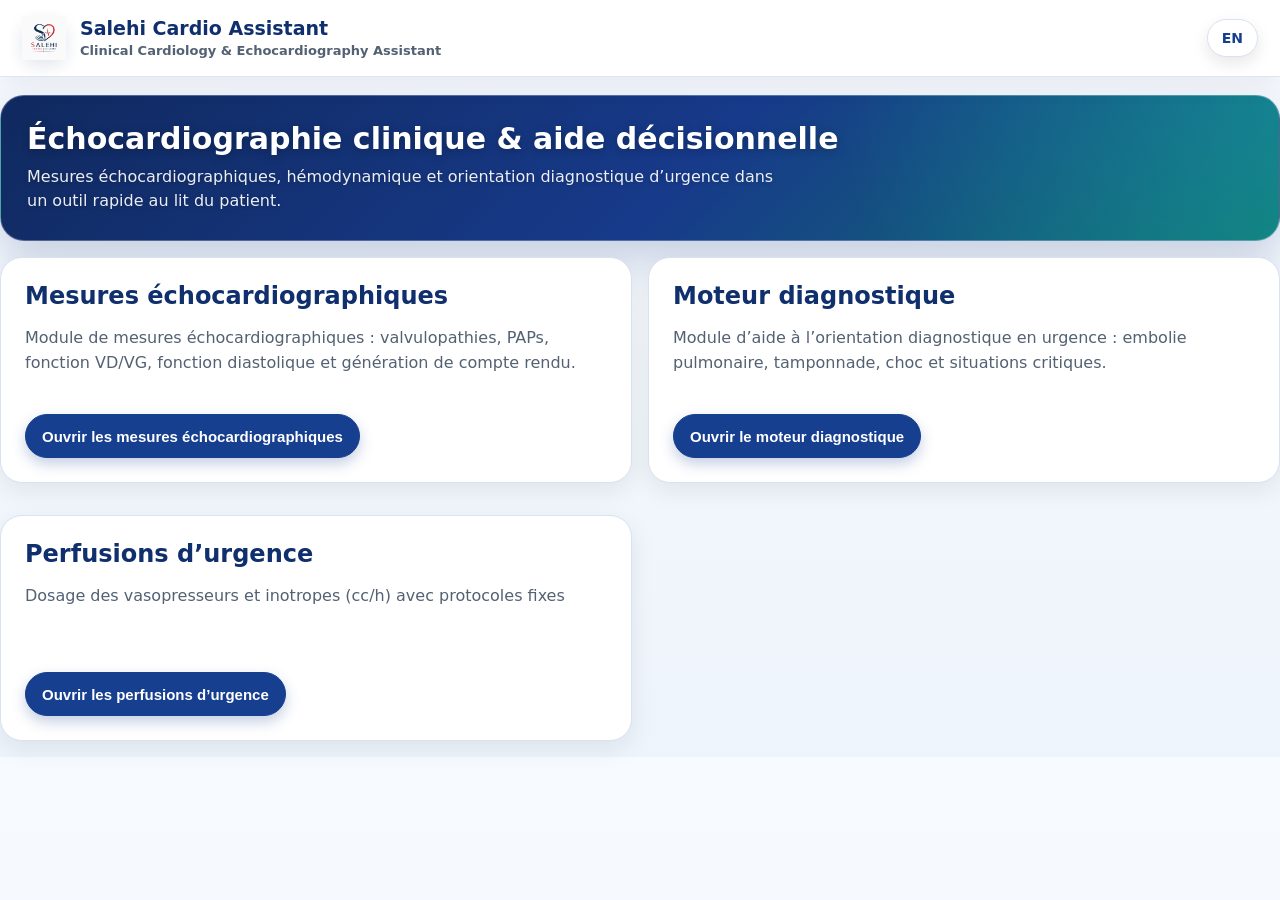
==== commit fe3be787: "Place complaint navigator in diagnostic engine" ====
--- a/index-fr.html
+++ b/index-fr.html
@@ -1013,15 +1013,6 @@
       </div>
     </div>
 
-    <div class="card home-card">
-      <h2>Orientation clinique initiale</h2>
-      <p class="sub">
-        Partir du symptôme de présentation, vérifier les premières cibles échographiques, puis ouvrir le module utile.
-      </p>
-      <div class="actions">
-        <button class="primary module-btn" data-tab="chief-complaint">Ouvrir l’orientation clinique</button>
-      </div>
-    </div>
   </div>
     </section>
 <section id="chief-complaint" class="panel">
@@ -1257,6 +1248,13 @@
   </p>
   <button class="primary module-btn" data-tab="oedeme-pulmonaire">Ouvrir</button>
 </div>
+    <div class="card">
+      <h3>Orientation clinique initiale</h3>
+      <p class="sub">
+        Partir du symptôme de présentation, vérifier les premières cibles échographiques, puis ouvrir le module utile.
+      </p>
+      <button class="primary module-btn" data-tab="chief-complaint">Ouvrir</button>
+    </div>
   </div>
 </section>
    <section id="as" class="panel">
